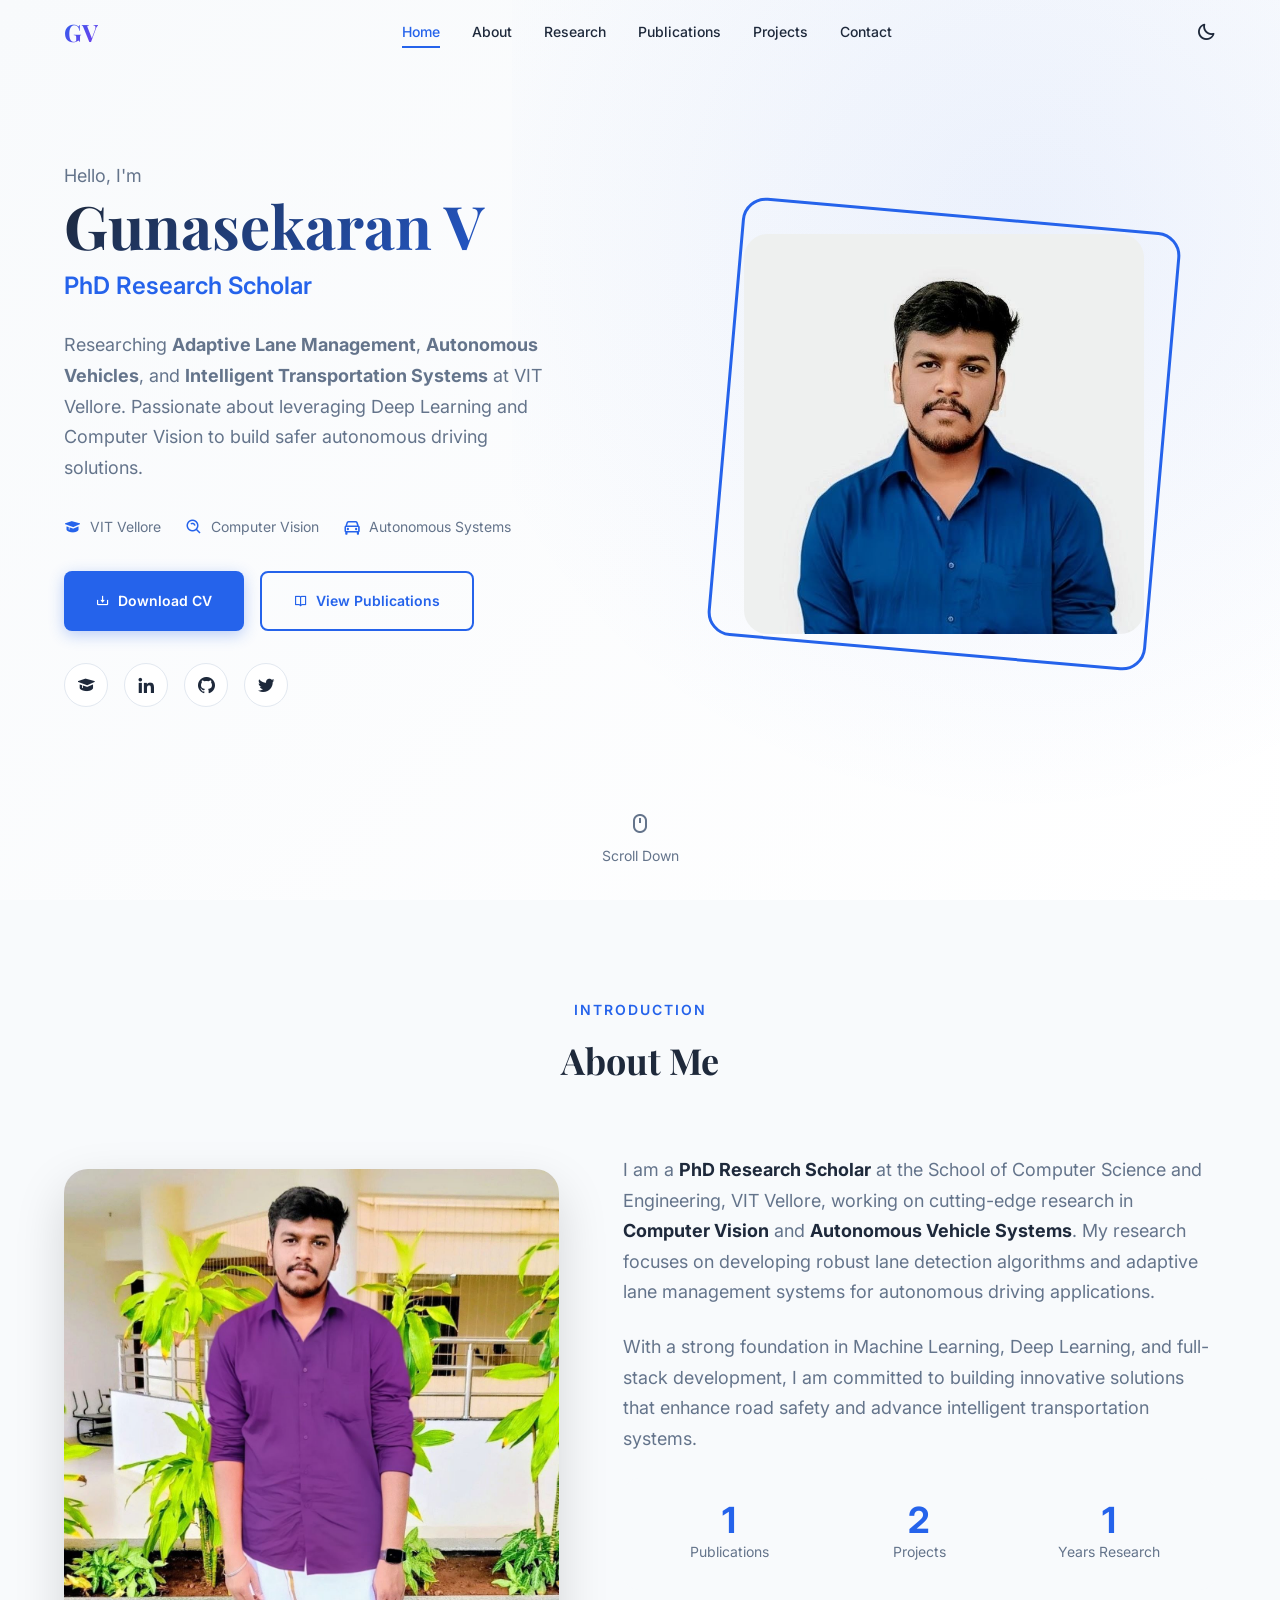
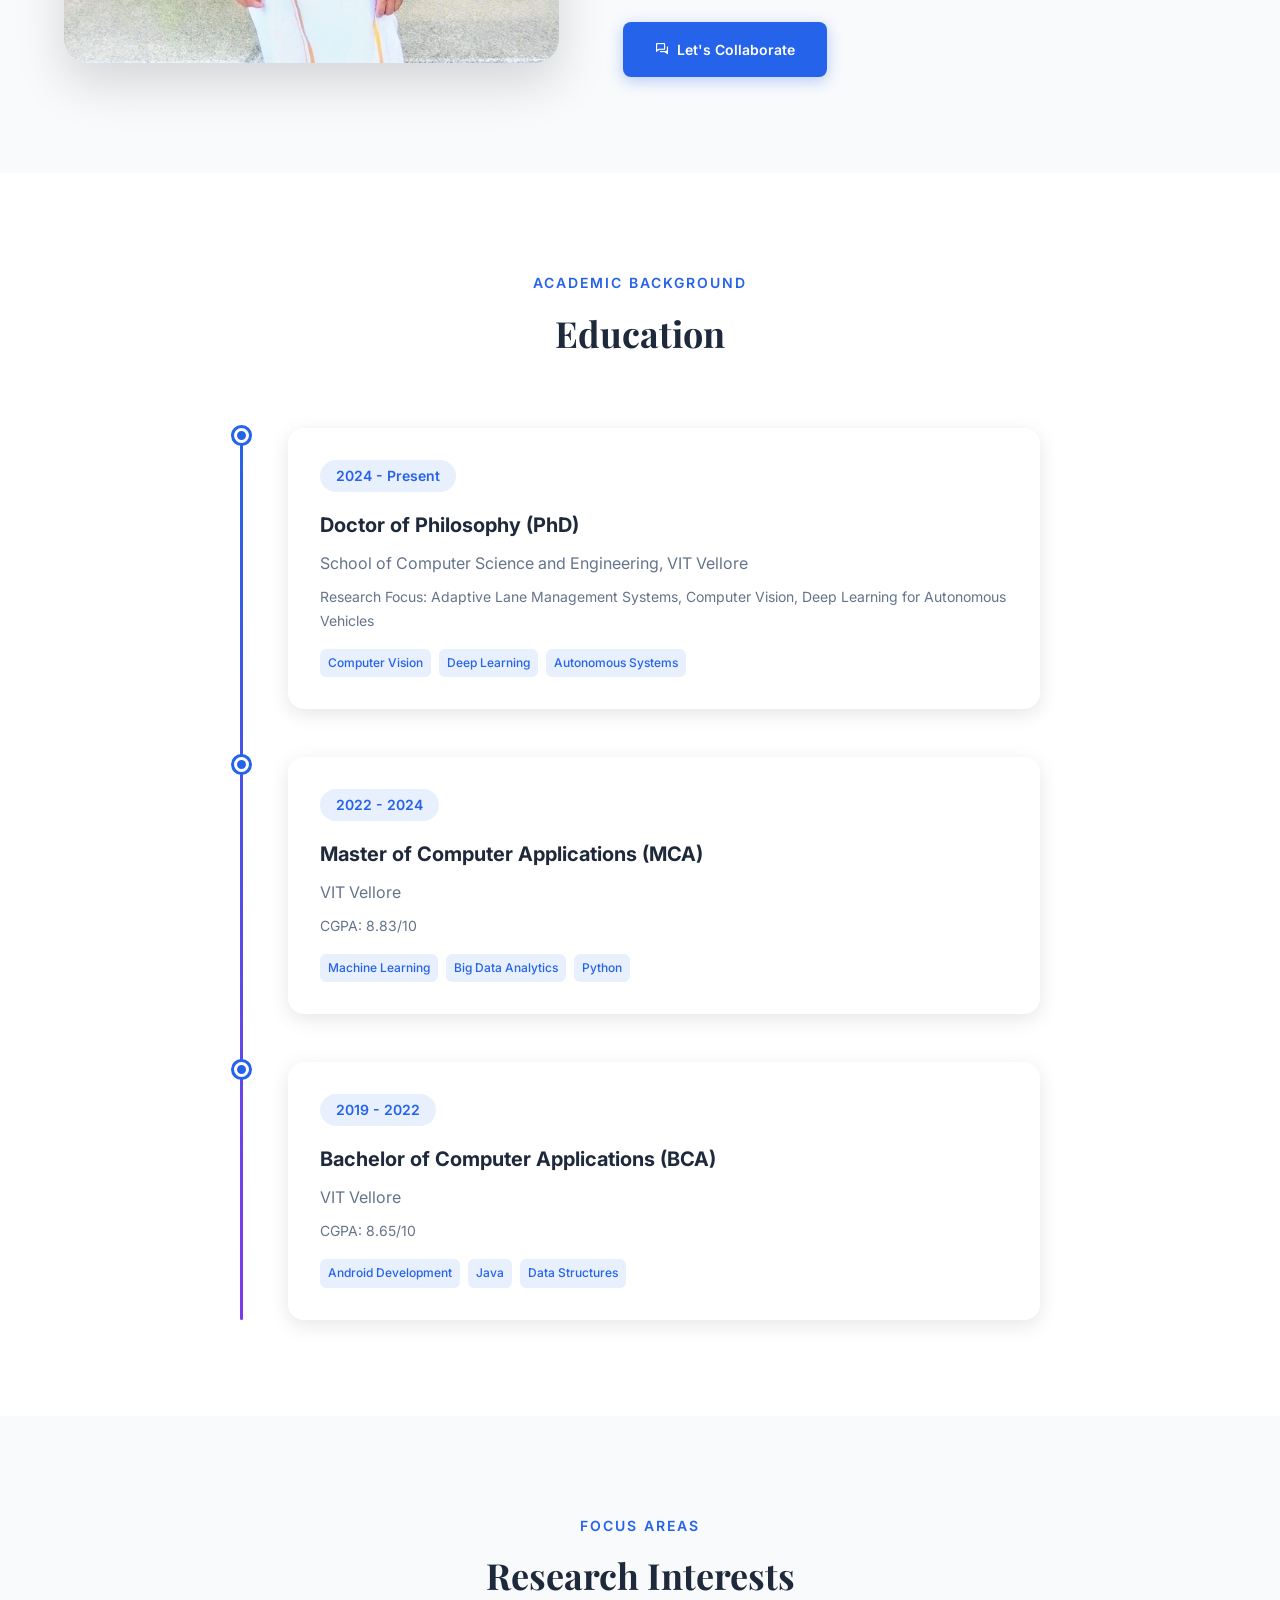
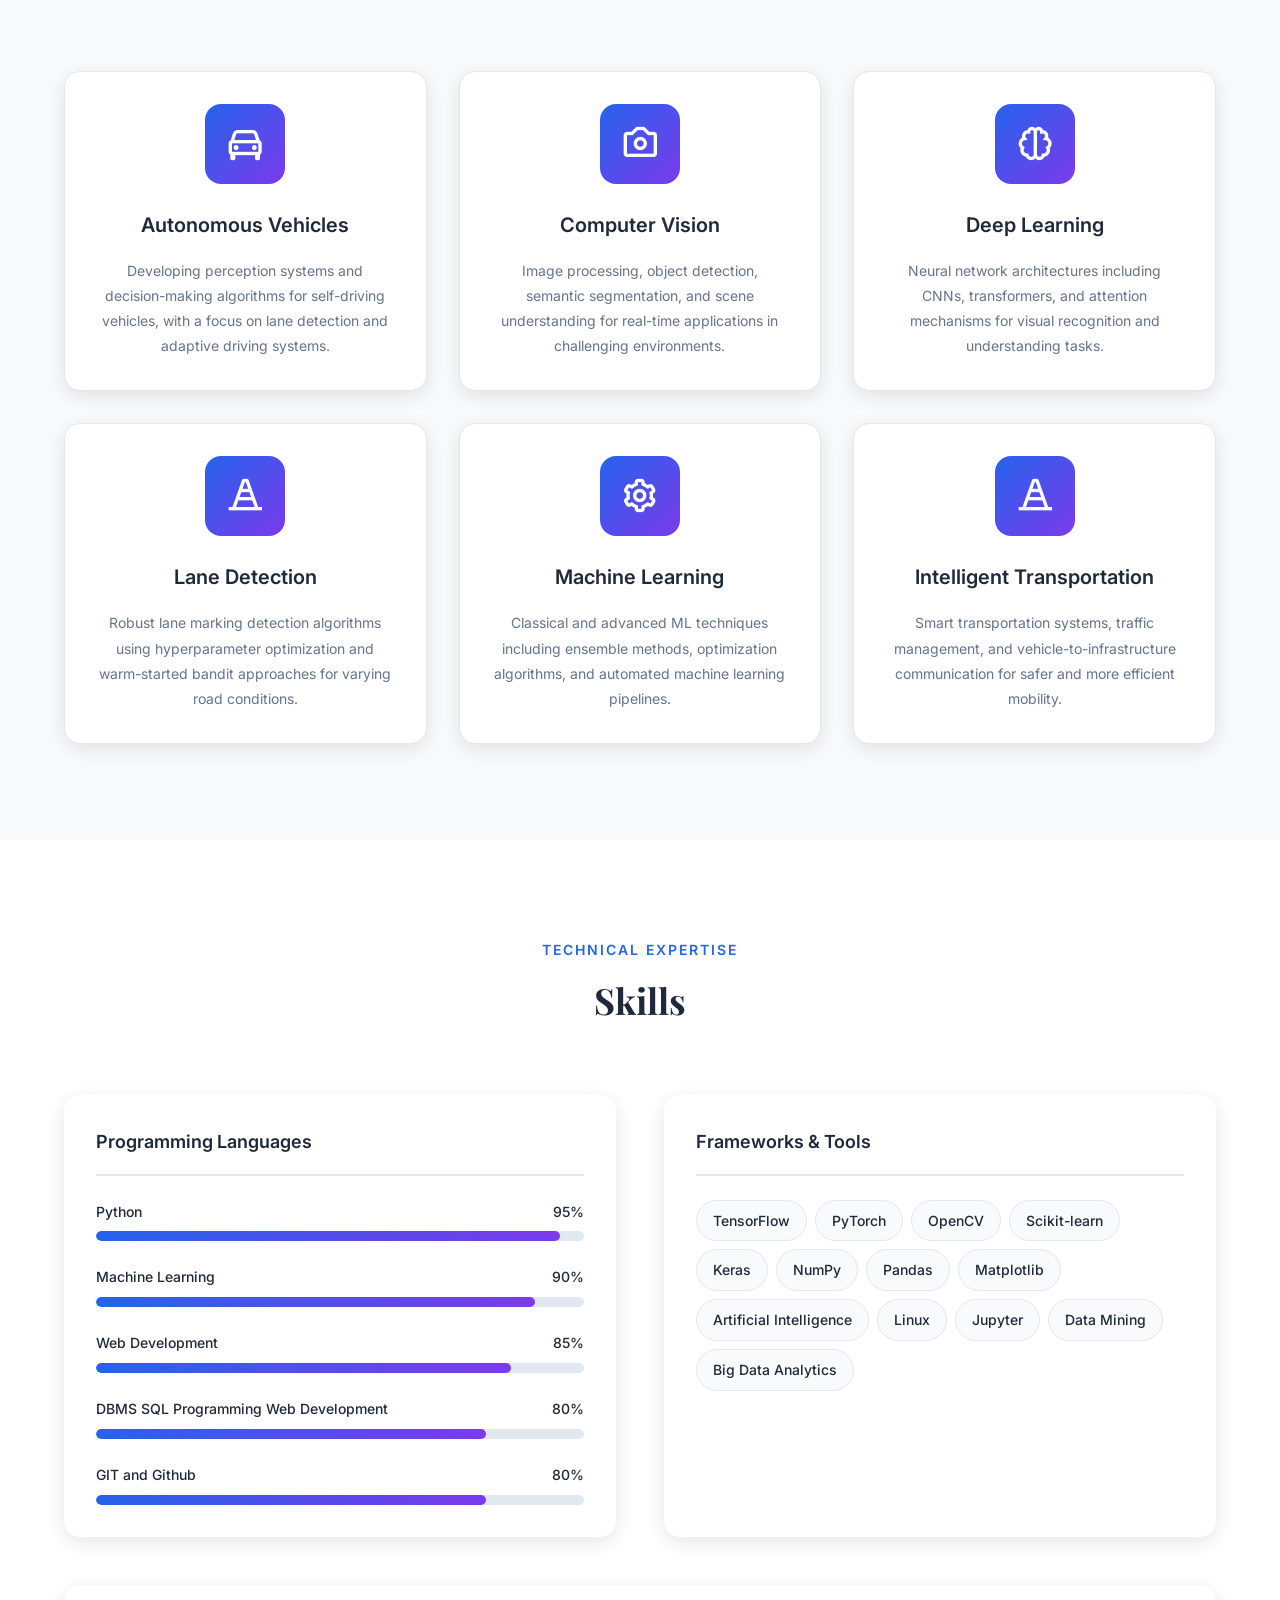
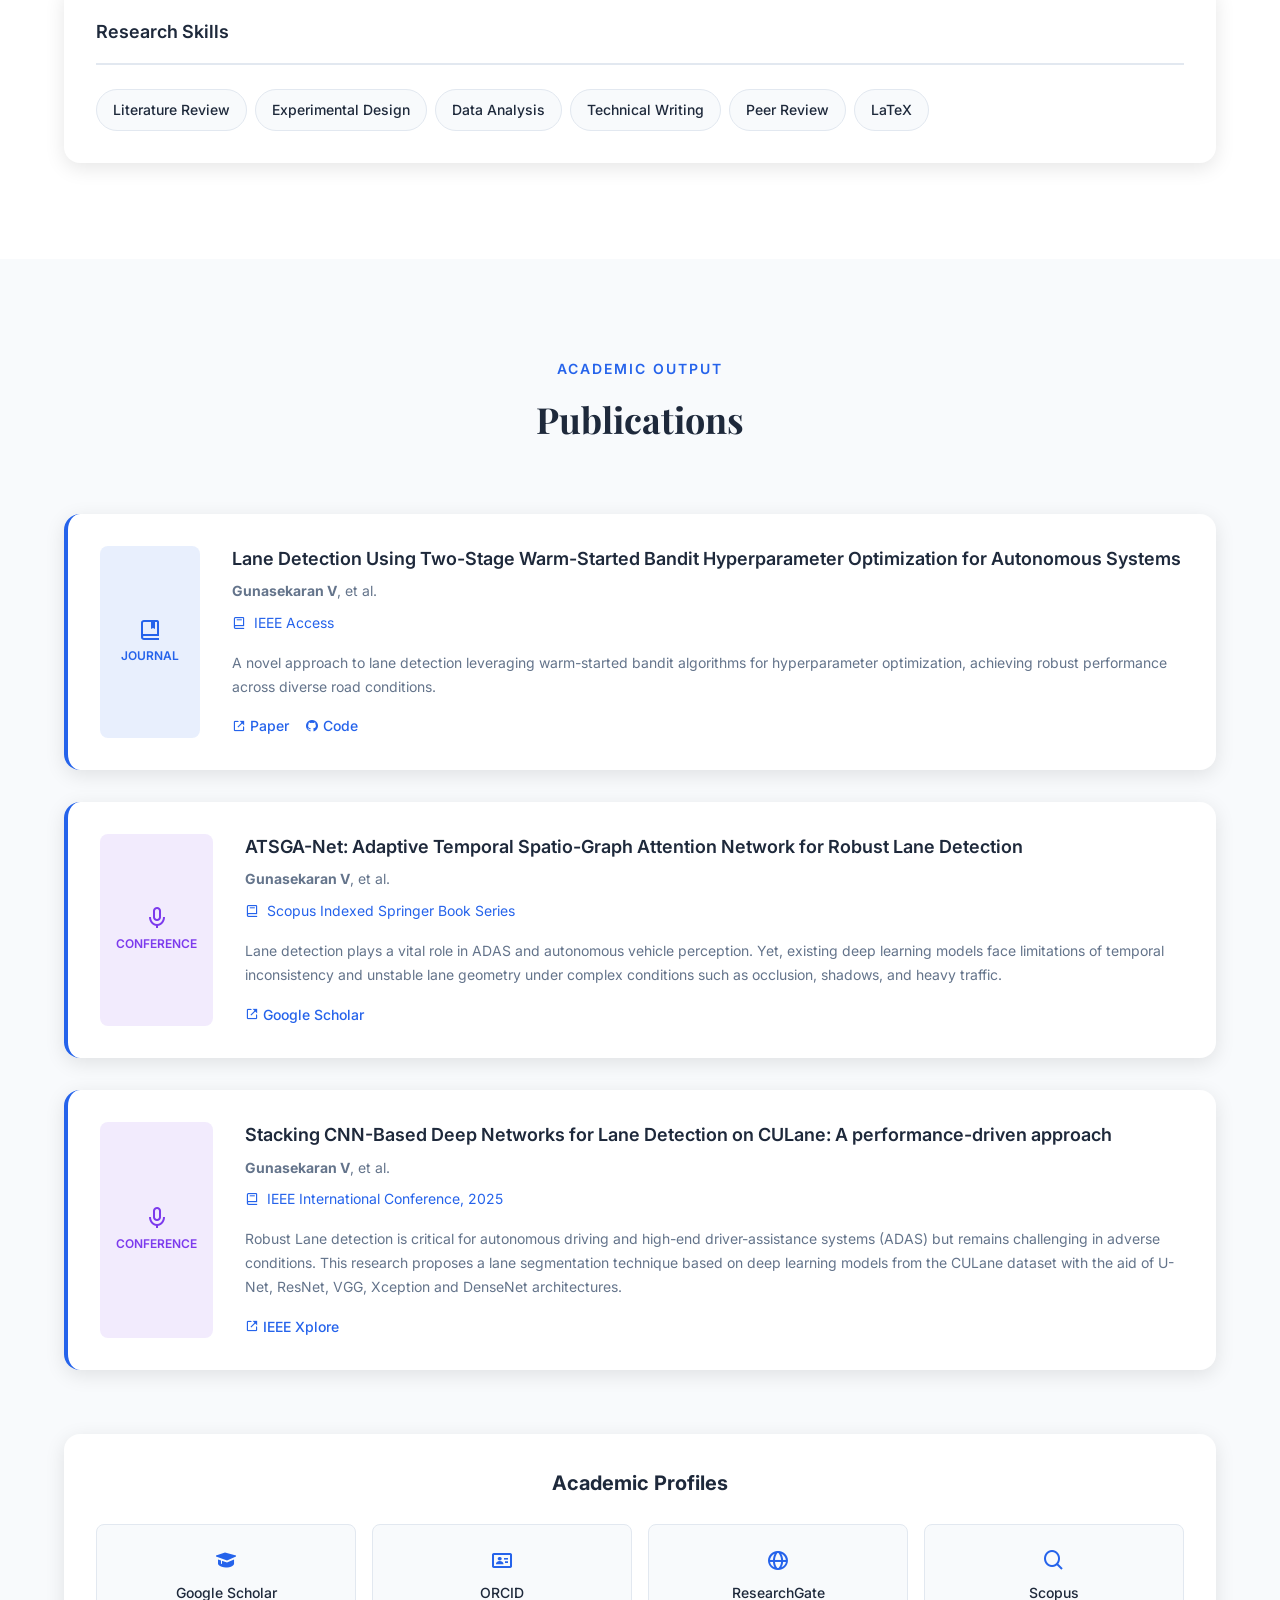
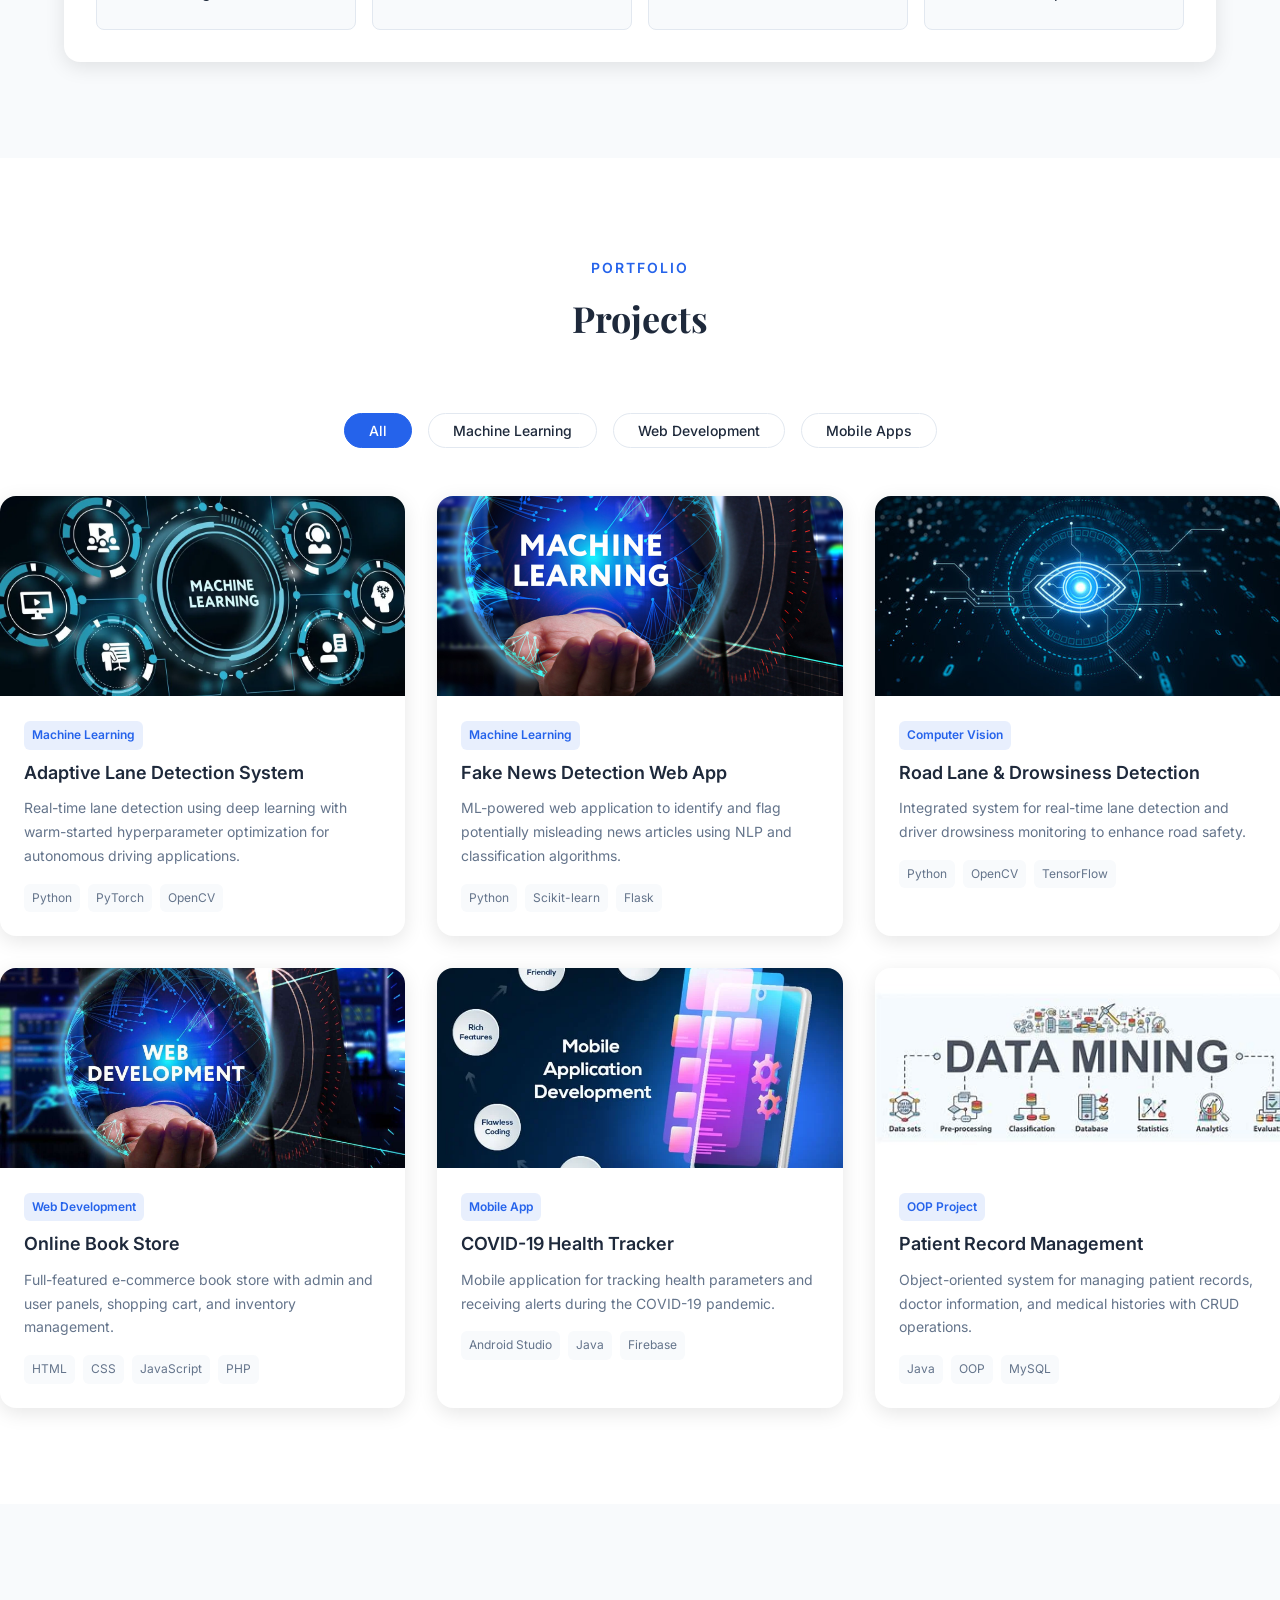
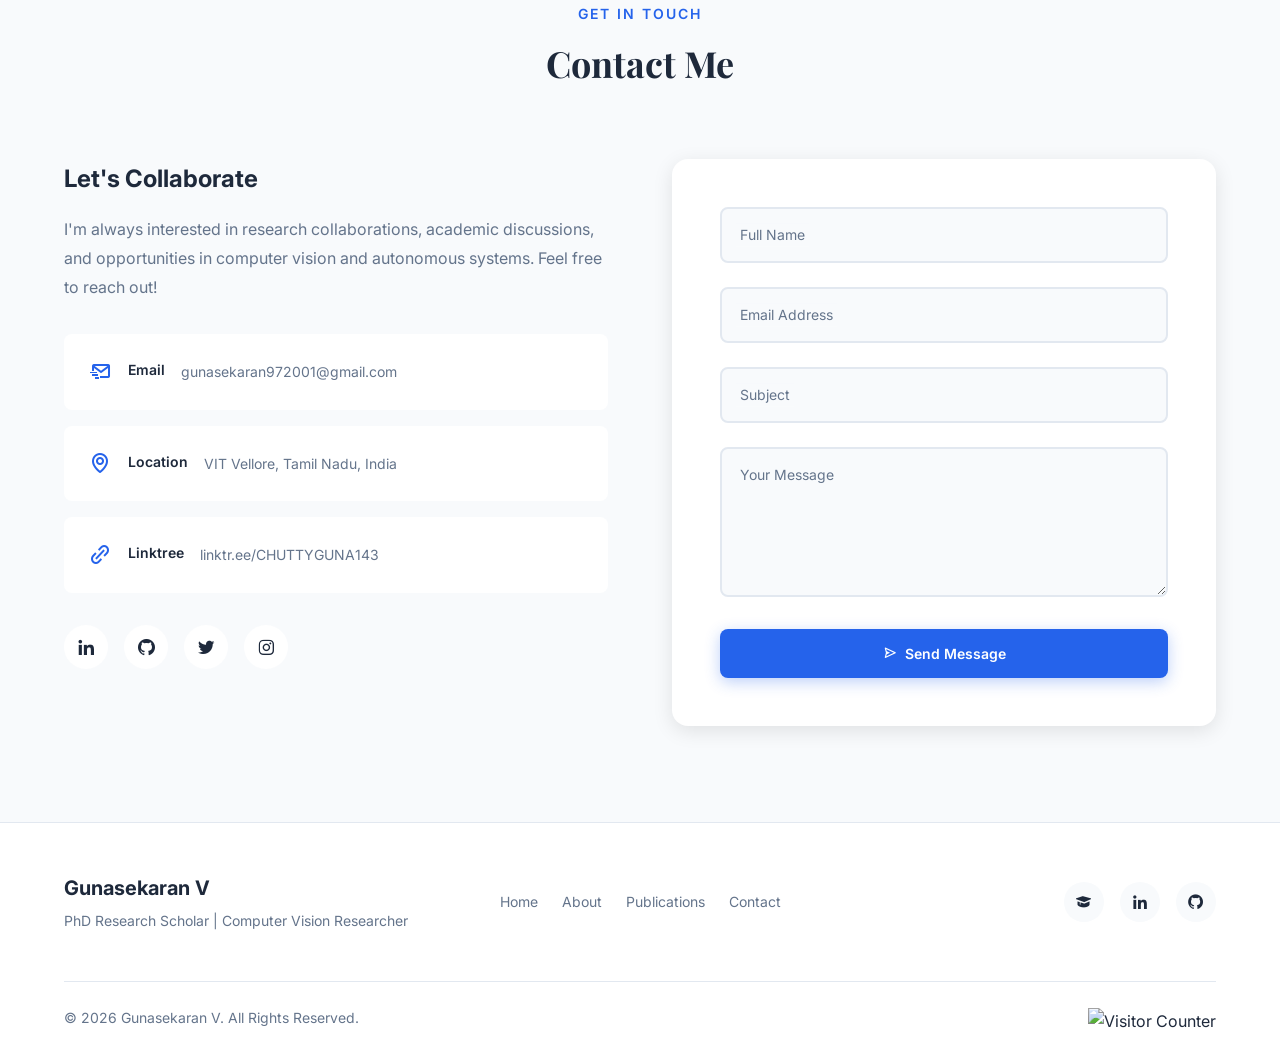
==== index.html @ c9fc62ea "Update index.html" ====
<!DOCTYPE html>
<html lang="en">
<head>
    <meta charset="UTF-8">
    <meta name="viewport" content="width=device-width, initial-scale=1.0">
    <title>Gunasekaran V | PhD Research Scholar</title>
    <meta name="description" content="Portfolio of Gunasekaran V - PhD Research Scholar at VIT Vellore specializing in Computer Vision, Autonomous Vehicles, and Deep Learning">
    <meta name="keywords" content="Gunasekaran V, PhD, VIT Vellore, Computer Vision, Lane Detection, Autonomous Vehicles, Deep Learning, Machine Learning">
    <meta name="author" content="Gunasekaran V">
    
    <!-- Open Graph -->
    <meta property="og:title" content="Gunasekaran V | PhD Research Scholar">
    <meta property="og:description" content="Computer Vision and Autonomous Vehicles Researcher at VIT Vellore">
    <meta property="og:type" content="website">
    
    <!-- Favicon -->
    <link rel="icon" type="image/x-icon" href="favicon.ico">
    
    <!-- Google Fonts -->
    <link rel="preconnect" href="https://fonts.googleapis.com">
    <link rel="preconnect" href="https://fonts.gstatic.com" crossorigin>
    <link href="https://fonts.googleapis.com/css2?family=Inter:wght@300;400;500;600;700&family=Playfair+Display:wght@600;700&display=swap" rel="stylesheet">
    
    <!-- Box Icons -->
    <link href="https://unpkg.com/boxicons@2.1.4/css/boxicons.min.css" rel="stylesheet">
    
    <!-- Custom CSS -->
    <link rel="stylesheet" href="css/style.css">
</head>
<body>
    <!-- Header -->
    <header class="header" id="header">
        <nav class="nav container">
            <a href="#" class="nav__logo">
                <span class="logo-text">GV</span>
            </a>
            
            <div class="nav__menu" id="nav-menu">
                <ul class="nav__list">
                    <li class="nav__item"><a href="#home" class="nav__link active">Home</a></li>
                    <li class="nav__item"><a href="#about" class="nav__link">About</a></li>
                    <li class="nav__item"><a href="#research" class="nav__link">Research</a></li>
                    <li class="nav__item"><a href="#publications" class="nav__link">Publications</a></li>
                    <li class="nav__item"><a href="#projects" class="nav__link">Projects</a></li>
                    <li class="nav__item"><a href="#contact" class="nav__link">Contact</a></li>
                </ul>
                <div class="nav__close" id="nav-close">
                    <i class='bx bx-x'></i>
                </div>
            </div>
            
            <div class="nav__actions">
                <i class='bx bx-moon theme-toggle' id="theme-toggle"></i>
                <div class="nav__toggle" id="nav-toggle">
                    <i class='bx bx-menu'></i>
                </div>
            </div>
        </nav>
    </header>

    <main class="main">
        <!-- Hero Section -->
        <section class="hero section" id="home">
            <div class="hero__container container">
                <div class="hero__content">
                    <span class="hero__subtitle">Hello, I'm</span>
                    <h1 class="hero__title">Gunasekaran V</h1>
                    <h2 class="hero__role">PhD Research Scholar</h2>
                    <p class="hero__description">
                        Researching <strong>Adaptive Lane Management</strong>, <strong>Autonomous Vehicles</strong>, 
                        and <strong>Intelligent Transportation Systems</strong> at VIT Vellore. 
                        Passionate about leveraging Deep Learning and Computer Vision to build safer autonomous driving solutions.
                    </p>
                    
                    <!-- <div class="nav__actions">
                        <i class='bx bx-moon theme-toggle' id="theme-toggle"></i>
                           <div class="nav__toggle" id="nav-toggle">
                          <i class='bx bx-menu'></i>
                    </div> -->
   
                    <div class="hero__info">
                        <div class="hero__info-item">
                            <i class='bx bxs-graduation'></i>
                            <span>VIT Vellore</span>
                        </div>
                        <div class="hero__info-item">
                            <i class='bx bx-search-alt'></i>
                            <span>Computer Vision</span>
                        </div>
                        <div class="hero__info-item">
                            <i class='bx bx-car'></i>
                            <span>Autonomous Systems</span>
                        </div>
                    </div>
                    
                    <div class="hero__buttons">
                        <a href="https://drive.google.com/file/d/18S94BwLnq3ilhIlxKL3yFD0ioqxxUqda/view?usp=drivesdk" class="btn btn--primary" target="_blank">
                            <i class='bx bx-download'></i> Download CV
                        </a>
                        <a href="#publications" class="btn btn--outline">
                            <i class='bx bx-book-open'></i> View Publications
                        </a>
                    </div>
                    
                    <div class="hero__social">
                        <a href="https://scholar.google.com/citations?user=CPYeWwwAAAAJ&hl=en&oi=sra" target="_blank" title="Google Scholar">
                            <i class='bx bxs-graduation'></i>
                        </a>
                        <a href="https://www.linkedin.com/in/gunasekaran-v-3748b720a/" target="_blank" title="LinkedIn">
                            <i class='bx bxl-linkedin'></i>
                        </a>
                        <a href="https://github.com/Gunasekaran-143" target="_blank" title="GitHub">
                            <i class='bx bxl-github'></i>
                        </a>
                        <a href="https://twitter.com/chuttyguna_143" target="_blank" title="Twitter">
                            <i class='bx bxl-twitter'></i>
                        </a>
                    </div>
                </div>
                
                <div class="hero__image">
                    <div class="hero__image-wrapper">
                        <img src="images/mee.jpg" alt="Gunasekaran V" class="hero__img">
                        <div class="hero__image-decoration"></div>
                    </div>
                </div>
            </div>
            
            <a href="#about" class="hero__scroll">
                <i class='bx bx-mouse'></i>
                <span>Scroll Down</span>
            </a>
        </section>

        <!-- About Section -->
        <section class="about section" id="about">
            <div class="container">
                <div class="section__header">
                    <span class="section__subtitle">Introduction</span>
                    <h2 class="section__title">About Me</h2>
                </div>
                
                <div class="about__content">
                    <div class="about__image">
                        <img src="images/mine.jpg" alt="About Gunasekaran">
                    </div>
                    
                    <div class="about__info">
                        <p class="about__text">
                            I am a <strong>PhD Research Scholar</strong> at the School of Computer Science and Engineering, 
                            VIT Vellore, working on cutting-edge research in <strong>Computer Vision</strong> and 
                            <strong>Autonomous Vehicle Systems</strong>. My research focuses on developing robust lane detection 
                            algorithms and adaptive lane management systems for autonomous driving applications.
                        </p>
                        
                        <p class="about__text">
                            With a strong foundation in Machine Learning, Deep Learning, and full-stack development, 
                            I am committed to building innovative solutions that enhance road safety and advance 
                            intelligent transportation systems.
                        </p>
                        
                        <div class="about__stats">
                            <div class="about__stat">
                                <span class="stat__number" data-count="3">0</span>
                                <span class="stat__label">Publications</span>
                            </div>
                            <div class="about__stat">
                                <span class="stat__number" data-count="5">0</span>
                                <span class="stat__label">Projects</span>
                            </div>
                            <div class="about__stat">
                                <span class="stat__number" data-count="2">0</span>
                                <span class="stat__label">Years Research</span>
                            </div>
                        </div>
                        
                        <a href="#contact" class="btn btn--primary">
                            <i class='bx bx-conversation'></i> Let's Collaborate
                        </a>
                    </div>
                </div>
            </div>
        </section>

        <!-- Education Section -->
        <section class="education section" id="education">
            <div class="container">
                <div class="section__header">
                    <span class="section__subtitle">Academic Background</span>
                    <h2 class="section__title">Education</h2>
                </div>
                
                <div class="timeline">
                    <div class="timeline__item">
                        <div class="timeline__marker"></div>
                        <div class="timeline__content">
                            <span class="timeline__date">2024 - Present</span>
                            <h3 class="timeline__title">Doctor of Philosophy (PhD)</h3>
                            <p class="timeline__institution">School of Computer Science and Engineering, VIT Vellore</p>
                            <p class="timeline__description">
                                Research Focus: Adaptive Lane Management Systems, Computer Vision, Deep Learning for Autonomous Vehicles
                            </p>
                            <div class="timeline__tags">
                                <span class="tag">Computer Vision</span>
                                <span class="tag">Deep Learning</span>
                                <span class="tag">Autonomous Systems</span>
                            </div>
                        </div>
                    </div>
                    
                    <div class="timeline__item">
                        <div class="timeline__marker"></div>
                        <div class="timeline__content">
                            <span class="timeline__date">2022 - 2024</span>
                            <h3 class="timeline__title">Master of Computer Applications (MCA)</h3>
                            <p class="timeline__institution">VIT Vellore</p>
                            <p class="timeline__description">CGPA: 8.83/10</p>
                            <div class="timeline__tags">
                                <span class="tag">Machine Learning</span>
                                <span class="tag">Big Data Analytics</span>
                                <span class="tag">Python</span>
                            </div>
                        </div>
                    </div>
                    
                    <div class="timeline__item">
                        <div class="timeline__marker"></div>
                        <div class="timeline__content">
                            <span class="timeline__date">2019 - 2022</span>
                            <h3 class="timeline__title">Bachelor of Computer Applications (BCA)</h3>
                            <p class="timeline__institution">VIT Vellore</p>
                            <p class="timeline__description">CGPA: 8.65/10</p>
                            <div class="timeline__tags">
                                <span class="tag">Android Development</span>
                                <span class="tag">Java</span>
                                <span class="tag">Data Structures</span>
                            </div>
                        </div>
                    </div>
                </div>
            </div>
        </section>

        <!-- Research Section -->
        <section class="research section" id="research">
            <div class="container">
                <div class="section__header">
                    <span class="section__subtitle">Focus Areas</span>
                    <h2 class="section__title">Research Interests</h2>
                </div>
                
                <div class="research__grid">
                    <div class="research__card">
                        <div class="research__icon">
                            <i class='bx bx-car'></i>
                        </div>
                        <h3 class="research__title">Autonomous Vehicles</h3>
                        <p class="research__description">
                            Developing perception systems and decision-making algorithms for self-driving vehicles, 
                            with a focus on lane detection and adaptive driving systems.
                        </p>
                    </div>
                    
                    <div class="research__card">
                        <div class="research__icon">
                            <i class='bx bx-camera'></i>
                        </div>
                        <h3 class="research__title">Computer Vision</h3>
                        <p class="research__description">
                            Image processing, object detection, semantic segmentation, and scene understanding 
                            for real-time applications in challenging environments.
                        </p>
                    </div>
                    
                    <div class="research__card">
                        <div class="research__icon">
                            <i class='bx bx-brain'></i>
                        </div>
                        <h3 class="research__title">Deep Learning</h3>
                        <p class="research__description">
                            Neural network architectures including CNNs, transformers, and attention mechanisms 
                            for visual recognition and understanding tasks.
                        </p>
                    </div>
                    
                    <div class="research__card">
                        <div class="research__icon">
                            <i class='bx bx-traffic-cone'></i>
                        </div>
                        <h3 class="research__title">Lane Detection</h3>
                        <p class="research__description">
                            Robust lane marking detection algorithms using hyperparameter optimization 
                            and warm-started bandit approaches for varying road conditions.
                        </p>
                    </div>
                    
                    <div class="research__card">
                        <div class="research__icon">
                            <i class='bx bx-cog'></i>
                        </div>
                        <h3 class="research__title">Machine Learning</h3>
                        <p class="research__description">
                            Classical and advanced ML techniques including ensemble methods, 
                            optimization algorithms, and automated machine learning pipelines.
                        </p>
                    </div>
                    
                    <div class="research__card">
                        <div class="research__icon">
                            <i class='bx bx-traffic-cone'></i>
                        </div>
                        <h3 class="research__title">Intelligent Transportation</h3>
                        <p class="research__description">
                            Smart transportation systems, traffic management, and vehicle-to-infrastructure 
                            communication for safer and more efficient mobility.
                        </p>
                    </div>
                </div>
            </div>
        </section>

        <!-- Skills Section -->
        <section class="skills section" id="skills">
            <div class="container">
                <div class="section__header">
                    <span class="section__subtitle">Technical Expertise</span>
                    <h2 class="section__title">Skills</h2>
                </div>
                
                <div class="skills__content">
                    <div class="skills__category">
                        <h3 class="skills__category-title">Programming Languages</h3>
                        <div class="skills__list">
                            <div class="skill">
                                <div class="skill__info">
                                    <span>Python</span>
                                    <span>95%</span>
                                </div>
                                <div class="skill__bar">
                                    <div class="skill__progress" data-width="95"></div>
                                </div>
                            </div>
                            <div class="skill">
                                <div class="skill__info">
                                    <span>Machine Learning</span>
                                    <span>90%</span>
                                </div>
                                <div class="skill__bar">
                                    <div class="skill__progress" data-width="90"></div>
                                </div>
                            </div>
                            <div class="skill">
                                <div class="skill__info">
                                    <span>Web Development</span>
                                    <span>85%</span>
                                </div>
                                <div class="skill__bar">
                                    <div class="skill__progress" data-width="85"></div>
                                </div>
                            </div>
                            <div class="skill">
                                <div class="skill__info">
                                    <span>DBMS SQL Programming Web Development</span>
                                    <span>80%</span>
                                </div>
                                <div class="skill__bar">
                                    <div class="skill__progress" data-width="80"></div>
                                </div>
                            </div>

                             <div class="skill">
                                <div class="skill__info">
                                    <span>GIT and Github</span>
                                    <span>80%</span>
                                </div>
                                <div class="skill__bar">
                                    <div class="skill__progress" data-width="80"></div>
                                </div>
                            </div>
                        </div>
                    </div>
                    
                    <div class="skills__category">
                        <h3 class="skills__category-title">Frameworks & Tools</h3>
                        <div class="skills__tags">
                            <span class="skill__tag">TensorFlow</span>
                            <span class="skill__tag">PyTorch</span>
                            <span class="skill__tag">OpenCV</span>
                            <span class="skill__tag">Scikit-learn</span>
                            <span class="skill__tag">Keras</span>
                            <span class="skill__tag">NumPy</span>
                            <span class="skill__tag">Pandas</span>
                            <span class="skill__tag">Matplotlib</span>
                            <span class="skill__tag">Artificial Intelligence</span>
                            <span class="skill__tag">Linux</span>
                            <span class="skill__tag">Jupyter</span>
                            <span class="skill__tag">Data Mining </span>
                            <span class="skill__tag">Big Data Analytics</span>
                        </div>
                    </div>
                    
                    <div class="skills__category">
                        <h3 class="skills__category-title">Research Skills</h3>
                        <div class="skills__tags">
                            <span class="skill__tag">Literature Review</span>
                            <span class="skill__tag">Experimental Design</span>
                            <span class="skill__tag">Data Analysis</span>
                            <span class="skill__tag">Technical Writing</span>
                            <span class="skill__tag">Peer Review</span>
                            <span class="skill__tag">LaTeX</span>
                        </div>
                    </div>
                </div>
            </div>
        </section>

        <!-- Publications Section -->
        <section class="publications section" id="publications">
            <div class="container">
                <div class="section__header">
                    <span class="section__subtitle">Academic Output</span>
                    <h2 class="section__title">Publications</h2>
                </div>
                
                <div class="publications__list">
                    <article class="publication">
                        <div class="publication__badge publication__badge--journal">
                            <i class='bx bx-book-bookmark'></i>
                            Journal
                        </div>
                        <div class="publication__content">
                            <h3 class="publication__title">
                                Lane Detection Using Two-Stage Warm-Started Bandit Hyperparameter Optimization for Autonomous Systems
                            </h3>
                            <p class="publication__authors">
                                <strong>Gunasekaran V</strong>, et al.
                            </p>
                            <p class="publication__venue">
                                <i class='bx bx-book'></i> IEEE Access
                            </p>
                            <p class="publication__abstract">
                                A novel approach to lane detection leveraging warm-started bandit algorithms for 
                                hyperparameter optimization, achieving robust performance across diverse road conditions.
                            </p>
                            <div class="publication__links">
                                <a href="https://ieeexplore.ieee.org/abstract/document/11553244/" class="publication__link">
                                    <i class='bx bx-link-external'></i> Paper
                                </a>
                                <a href=" https://ieeexplore.ieee.org/abstract/document/11553244/" class="publication__link">
                                    <i class='bx bxl-github'></i> Code
                                </a>
                            </div>
                        </div>
                    </article>
                    
                    <article class="publication">
                        <div class="publication__badge publication__badge--conference">
                            <i class='bx bx-microphone'></i>
                            Conference
                        </div>
                        <div class="publication__content">
                            <h3 class="publication__title">
                                ATSGA-Net: Adaptive Temporal Spatio-Graph Attention Network for Robust Lane Detection
                            </h3>
                            <p class="publication__authors">
                                <strong>Gunasekaran V</strong>, et al.
                            </p>
                            <p class="publication__venue">
                                <i class='bx bx-book'></i> Scopus Indexed Springer Book Series 
                            </p>
                            <p class="publication__abstract">
                                Lane detection plays a vital role in ADAS and autonomous vehicle perception. Yet, existing deep learning models face limitations of temporal inconsistency and unstable lane geometry 
                                under complex conditions such as occlusion, shadows, and heavy traffic. 
                            </p>
                            <div class="publication__links">
                                <a href="https://scholar.google.com/citations?user=CPYeWwwAAAAJ&hl=en&oi=sra" target="_blank" class="publication__link">
                                    <i class='bx bx-link-external'></i> Google Scholar
                                </a>
                            </div>
                        </div>
                    </article>
                    
                    <article class="publication">
                        <div class="publication__badge publication__badge--conference">
                            <i class='bx bx-microphone'></i>
                            Conference
                        </div>
                        <div class="publication__content">
                            <h3 class="publication__title">
                                Stacking CNN-Based Deep Networks for Lane Detection on CULane: A performance-driven approach
                            </h3>
                            <p class="publication__authors">
                                <strong>Gunasekaran V</strong>, et al.
                            </p>
                            <p class="publication__venue">
                                <i class='bx bx-book'></i> IEEE International Conference, 2025
                            </p>
                            <p class="publication__abstract">
                                Robust Lane detection is critical for autonomous driving and high-end driver-assistance systems (ADAS) but remains challenging in adverse conditions.
                                This research proposes a lane segmentation technique based on deep learning models from the CULane dataset with the aid of U-Net, ResNet, VGG, Xception and DenseNet architectures.
                            </p>
                            <div class="publication__links">
                                <a href="https://ieeexplore.ieee.org/abstract/document/11042732/" target="_blank" class="publication__link">
                                    <i class='bx bx-link-external'></i> IEEE Xplore 
                                </a>
                            </div>
                        </div>
                    </article>
                </div>
                
                <div class="publications__profiles">
                    <h3>Academic Profiles</h3>
                    <div class="profiles__grid">
                        <a href="https://scholar.google.com/citations?user=CPYeWwwAAAAJ&hl=en&oi=sra" target="_blank" class="profile__card">
                            <i class='bx bxs-graduation'></i>
                            <span>Google Scholar</span>
                        </a>
                        <a href="https://orcid.org/0009-0003-9461-2103" class="profile__card">
                            <i class='bx bx-id-card'></i>
                            <span>ORCID</span>
                        </a>
                        <a href="https://www.researchgate.net/profile/Gunasekaran-V-2" class="profile__card">
                            <i class='bx bx-globe'></i>
                            <span>ResearchGate</span>
                        </a>
                        <a href="https://www.scopus.com/authid/detail.uri?authorId=59092122400" class="profile__card">
                            <i class='bx bx-search'></i>
                            <span>Scopus</span>
                        </a>
                    </div>
                </div>
            </div>
        </section>

        <!-- Projects Section -->
        <section class="projects section" id="projects">
            <div class="container">
                <div class="section__header">
                    <span class="section__subtitle">Portfolio</span>
                    <h2 class="section__title">Projects</h2>
                </div>

         
                
            </div> 

                <div class="projects__filters">
                    <button class="filter__btn active" data-filter="all">All</button>
                    <button class="filter__btn" data-filter="ml">Machine Learning</button>
                    <button class="filter__btn" data-filter="web">Web Development</button>
                    <button class="filter__btn" data-filter="mobile">Mobile Apps</button>
                </div>
                
                <div class="projects__grid">
                    <article class="project__card" data-category="ml">
                        <div class="project__image">
                            <img src="images/ml1.jpg" alt="Lane Detection System">
                            <div class="project__overlay">
                                <a href="https://scholar.google.com/citations?user=CPYeWwwAAAAJ&hl=en&oi=sra" class="project__link"><i class='bx bx-link-external'></i></a>
                                <a href="https://github.com/Gunasekaran-143" target="_blank" class="project__link"><i class='bx bxl-github'></i></a>
                            </div>
                        </div>
                        <div class="project__info">
                            <span class="project__tag">Machine Learning</span>
                            <h3 class="project__title">Adaptive Lane Detection System</h3>
                            <p class="project__description">
                                Real-time lane detection using deep learning with warm-started hyperparameter optimization 
                                for autonomous driving applications.
                            </p>
                            <div class="project__tech">
                                <span>Python</span>
                                <span>PyTorch</span>
                                <span>OpenCV</span>
                            </div>
                        </div>
                    </article>
                    
                    <article class="project__card" data-category="ml">
                        <div class="project__image">
                            <img src="images/ml.jpg" alt="Fake News Detection">
                            <div class="project__overlay">
                                <a href="https://scholar.google.com/citations?user=CPYeWwwAAAAJ&hl=en&oi=sra" target="_blank" class="project__link"><i class='bx bx-link-external'></i></a>
                                <a href="https://github.com/Gunasekaran-143" target="_blank" class="project__link"><i class='bx bxl-github'></i></a>
                            </div>
                        </div>
                        <div class="project__info">
                            <span class="project__tag">Machine Learning</span>
                            <h3 class="project__title">Fake News Detection Web App</h3>
                            <p class="project__description">
                                ML-powered web application to identify and flag potentially misleading news articles 
                                using NLP and classification algorithms.
                            </p>
                            <div class="project__tech">
                                <span>Python</span>
                                <span>Scikit-learn</span>
                                <span>Flask</span>
                            </div>
                        </div>
                    </article>
                    
                    <article class="project__card" data-category="ml">
                        <div class="project__image">
                            <img src="images/cv.jpg" alt="Drowsiness Detection">
                            <div class="project__overlay">
                                <a href="https://scholar.google.com/citations?user=CPYeWwwAAAAJ&hl=en&oi=sra" target="_blank" class="project__link"><i class='bx bx-link-external'></i></a>
                            </div>
                        </div>
                        <div class="project__info">
                            <span class="project__tag">Computer Vision</span>
                            <h3 class="project__title">Road Lane & Drowsiness Detection</h3>
                            <p class="project__description">
                                Integrated system for real-time lane detection and driver drowsiness monitoring 
                                to enhance road safety.
                            </p>
                            <div class="project__tech">
                                <span>Python</span>
                                <span>OpenCV</span>
                                <span>TensorFlow</span>
                            </div>
                        </div>
                    </article>
                    
                    <article class="project__card" data-category="web">
                        <div class="project__image">
                            <img src="images/wl.jpg" alt="Online Book Store">
                            <div class="project__overlay">
                                <a href="https://github.com/Gunasekaran-143" target="_blank" class="project__link"><i class='bx bxl-github'></i></a>
                            </div>
                        </div>
                        <div class="project__info">
                            <span class="project__tag">Web Development</span>
                            <h3 class="project__title">Online Book Store</h3>
                            <p class="project__description">
                                Full-featured e-commerce book store with admin and user panels, 
                                shopping cart, and inventory management.
                            </p>
                            <div class="project__tech">
                                <span>HTML</span>
                                <span>CSS</span>
                                <span>JavaScript</span>
                                <span>PHP</span>
                            </div>
                        </div>
                    </article>
                    
                    <article class="project__card" data-category="mobile">
                        <div class="project__image">
                            <img src="images/portfolio444.jpg" alt="COVID-19 Tracker">
                            <div class="project__overlay">
                                <a href="https://github.com/Gunasekaran-143" target="_blank" class="project__link"><i class='bx bxl-github'></i></a>
                            </div>
                        </div>
                        <div class="project__info">
                            <span class="project__tag">Mobile App</span>
                            <h3 class="project__title">COVID-19 Health Tracker</h3>
                            <p class="project__description">
                                Mobile application for tracking health parameters and receiving 
                                alerts during the COVID-19 pandemic.
                            </p>
                            <div class="project__tech">
                                <span>Android Studio</span>
                                <span>Java</span>
                                <span>Firebase</span>
                            </div>
                        </div>
                    </article>
                    
                    <article class="project__card" data-category="web">
                        <div class="project__image">
                            <img src="images/portfolio22.jpg" alt="Patient Record System">
                            <div class="project__overlay">
                                <a href="https://github.com/Gunasekaran-143/Patient-Record-Management-System" target="_blank" class="project__link"><i class='bx bxl-github'></i></a>
                            </div>
                        </div>
                        <div class="project__info">
                            <span class="project__tag">OOP Project</span>
                            <h3 class="project__title">Patient Record Management</h3>
                            <p class="project__description">
                                Object-oriented system for managing patient records, doctor information, 
                                and medical histories with CRUD operations.
                            </p>
                            <div class="project__tech">
                                <span>Java</span>
                                <span>OOP</span>
                                <span>MySQL</span>
                            </div>
                        </div>
                    </article>
                </div>
            </div>
        </section>

        <!-- Contact Section -->
        <section class="contact section" id="contact">
            <div class="container">
                <div class="section__header">
                    <span class="section__subtitle">Get In Touch</span>
                    <h2 class="section__title">Contact Me</h2>
                </div>
                
                <div class="contact__content">
                    <div class="contact__info">
                        <h3>Let's Collaborate</h3>
                        <p>
                            I'm always interested in research collaborations, academic discussions, 
                            and opportunities in computer vision and autonomous systems. Feel free to reach out!
                        </p>
                        
                        <div class="contact__cards">
                            <div class="contact__card">
                                <i class='bx bx-mail-send'></i>
                                <h4>Email</h4>
                                <p>gunasekaran972001@gmail.com</p>
                            </div>
                            <div class="contact__card">
                                <i class='bx bx-map'></i>
                                <h4>Location</h4>
                                <p>VIT Vellore, Tamil Nadu, India</p>
                            </div>
                            <div class="contact__card">
                                <i class='bx bx-link-alt'></i>
                                <h4>Linktree</h4>
                                <a href="https://linktr.ee/CHUTTYGUNA143" target="_blank">linktr.ee/CHUTTYGUNA143</a>
                            </div>
                        </div>
                        
                        <div class="contact__social">
                            <a href="https://www.linkedin.com/in/gunasekaran-v-3748b720a/" target="_blank">
                                <i class='bx bxl-linkedin'></i>
                            </a>
                            <a href="https://github.com/Gunasekaran-143" target="_blank">
                                <i class='bx bxl-github'></i>
                            </a>
                            <a href="https://twitter.com/chuttyguna_143" target="_blank">
                                <i class='bx bxl-twitter'></i>
                            </a>
                            <a href="https://www.instagram.com/chuttyguna_143" target="_blank">
                                <i class='bx bxl-instagram'></i>
                            </a>
                        </div>
                    </div>
                    
                    <form class="contact__form" name="contact" method="POST" data-netlify="true" netlify-honeypot="bot-field">
                        <input type="hidden" name="form-name" value="contact">
                        <p class="hidden" style="display:none;">
                            <label>Don't fill this out: <input name="bot-field"></label>
                        </p>
                        
                        <div class="form__group">
                            <input type="text" name="name" class="form__input" placeholder=" " required>
                            <label class="form__label">Full Name</label>
                        </div>
                        
                        <div class="form__group">
                            <input type="email" name="email" class="form__input" placeholder=" " required>
                            <label class="form__label">Email Address</label>
                        </div>
                        
                        <div class="form__group">
                            <input type="text" name="subject" class="form__input" placeholder=" ">
                            <label class="form__label">Subject</label>
                        </div>
                        
                        <div class="form__group">
                            <textarea name="message" class="form__input form__textarea" placeholder=" " required></textarea>
                            <label class="form__label">Your Message</label>
                        </div>
                        
                        <button type="submit" class="btn btn--primary btn--full">
                            <i class='bx bx-send'></i> Send Message
                        </button>
                    </form>
                </div>
            </div>
        </section>
    </main>

    <!-- Footer -->
    <footer class="footer">
        <div class="container">
            <div class="footer__content">
                <div class="footer__brand">
                    <h3>Gunasekaran V</h3>
                    <p>PhD Research Scholar | Computer Vision Researcher</p>
                </div>
                
                <div class="footer__links">
                    <a href="#home">Home</a>
                    <a href="#about">About</a>
                    <a href="#publications">Publications</a>
                    <a href="#contact">Contact</a>
                </div>
                
                <div class="footer__social">
                    <a href="https://scholar.google.com/citations?user=CPYeWwwAAAAJ&hl=en&oi=sra" target="_blank">
                        <i class='bx bxs-graduation'></i>
                    </a>
                    <a href="https://www.linkedin.com/in/gunasekaran-v-3748b720a/" target="_blank">
                        <i class='bx bxl-linkedin'></i>
                    </a>
                    <a href="https://github.com/Gunasekaran-143" target="_blank">
                        <i class='bx bxl-github'></i>
                    </a>
                </div>
            </div>
            
            <div class="footer__bottom">
                <p>&copy; 2026 Gunasekaran V. All Rights Reserved.</p>
                <div class="footer__visitor">
                    <a href="https://www.hitwebcounter.com" target="_blank">
                        <img src="https://hitwebcounter.com/counter/counter.php?page=14375774&style=0009&nbdigits=7&type=page&initCount=0" alt="Visitor Counter" loading="lazy">
                    </a>
                </div>
            </div>
        </div>
    </footer>

    <!-- Scroll to top -->
    <a href="#home" class="scroll-top" id="scroll-top">
        <i class='bx bx-up-arrow-alt'></i>
    </a>

    <!-- Scripts -->
    <script src="js/script.js"></script>
</body>
</html>
---- css/style.css ----
/* ===== Google Fonts Import ===== */
@import url('[fonts.googleapis.com](https://fonts.googleapis.com/css2?family=Inter:wght@300;400;500;600;700&family=Playfair+Display:wght@600;700&display=swap)');

/* ===== CSS Variables ===== */
:root {
    /* Colors - Light Mode */
    --color-primary: #2563eb;
    --color-primary-dark: #1d4ed8;
    --color-primary-light: #3b82f6;
    --color-secondary: #7c3aed;
    --color-accent: #06b6d4;
    
    --color-bg: #f8fafc;
    --color-bg-alt: #ffffff;
    --color-bg-card: #ffffff;
    
    --color-text: #1e293b;
    --color-text-light: #64748b;
    --color-text-lighter: #94a3b8;
    
    --color-border: #e2e8f0;
    --color-shadow: rgba(0, 0, 0, 0.1);
    --color-shadow-dark: rgba(0, 0, 0, 0.15);
    
    /* Typography */
    --font-primary: 'Inter', sans-serif;
    --font-display: 'Playfair Display', serif;
    
    --fs-xs: 0.75rem;
    --fs-sm: 0.875rem;
    --fs-base: 1rem;
    --fs-lg: 1.125rem;
    --fs-xl: 1.25rem;
    --fs-2xl: 1.5rem;
    --fs-3xl: 1.875rem;
    --fs-4xl: 2.25rem;
    --fs-5xl: 3rem;
    --fs-6xl: 3.75rem;
    
    /* Spacing */
    --space-xs: 0.25rem;
    --space-sm: 0.5rem;
    --space-md: 1rem;
    --space-lg: 1.5rem;
    --space-xl: 2rem;
    --space-2xl: 3rem;
    --space-3xl: 4rem;
    --space-4xl: 6rem;
    
    /* Layout */
    --container-max: 1200px;
    --section-padding: 6rem;
    --header-height: 4rem;
    
    /* Effects */
    --radius-sm: 0.375rem;
    --radius-md: 0.5rem;
    --radius-lg: 1rem;
    --radius-xl: 1.5rem;
    --radius-full: 9999px;
    
    --transition-fast: 0.2s ease;
    --transition-base: 0.3s ease;
    --transition-slow: 0.5s ease;
}

/* Dark Mode Variables */
.dark-mode {
    --color-bg: #0f172a;
    --color-bg-alt: #1e293b;
    --color-bg-card: #1e293b;
    
    --color-text: #f1f5f9;
    --color-text-light: #94a3b8;
    --color-text-lighter: #64748b;
    
    --color-border: #334155;
    --color-shadow: rgba(0, 0, 0, 0.3);
    --color-shadow-dark: rgba(0, 0, 0, 0.5);
}

/* ===== Reset & Base ===== */
*,
*::before,
*::after {
    margin: 0;
    padding: 0;
    box-sizing: border-box;
}

html {
    scroll-behavior: smooth;
    font-size: 16px;
}

body {
    font-family: var(--font-primary);
    font-size: var(--fs-base);
    line-height: 1.7;
    color: var(--color-text);
    background-color: var(--color-bg);
    overflow-x: hidden;
    transition: background-color var(--transition-base), color var(--transition-base);
}

img {
    max-width: 100%;
    height: auto;
    display: block;
}

a {
    text-decoration: none;
    color: inherit;
}

ul {
    list-style: none;
}

button {
    cursor: pointer;
    border: none;
    background: none;
    font-family: inherit;
}

input,
textarea {
    font-family: inherit;
    font-size: inherit;
}

/* Selection */
::selection {
    background: var(--color-primary);
    color: white;
}

/* ===== Layout ===== */
.container {
    width: 100%;
    max-width: var(--container-max);
    margin: 0 auto;
    padding: 0 var(--space-lg);
}

.section {
    padding: var(--section-padding) 0;
}

/* ===== Header ===== */
.header {
    position: fixed;
    top: 0;
    left: 0;
    width: 100%;
    height: var(--header-height);
    background: transparent;
    z-index: 1000;
    transition: all var(--transition-base);
}

.header.scrolled {
    background: var(--color-bg-alt);
    box-shadow: 0 2px 20px var(--color-shadow);
    backdrop-filter: blur(10px);
}

.nav {
    display: flex;
    justify-content: space-between;
    align-items: center;
    height: 100%;
}

.nav__logo {
    display: flex;
    align-items: center;
}

.logo-text {
    font-family: var(--font-display);
    font-size: var(--fs-2xl);
    font-weight: 700;
    color: var(--color-primary);
    background: linear-gradient(135deg, var(--color-primary), var(--color-secondary));
    -webkit-background-clip: text;
    -webkit-text-fill-color: transparent;
    background-clip: text;
}

.nav__list {
    display: flex;
    gap: var(--space-xl);
}

.nav__link {
    font-size: var(--fs-sm);
    font-weight: 500;
    color: var(--color-text);
    position: relative;
    padding: var(--space-sm) 0;
    transition: color var(--transition-fast);
}

.nav__link::after {
    content: '';
    position: absolute;
    bottom: 0;
    left: 0;
    width: 0;
    height: 2px;
    background: var(--color-primary);
    transition: width var(--transition-base);
}

.nav__link:hover,
.nav__link.active {
    color: var(--color-primary);
}

.nav__link:hover::after,
.nav__link.active::after {
    width: 100%;
}

.nav__actions {
    display: flex;
    align-items: center;
    gap: var(--space-md);
}

.theme-toggle {
    font-size: var(--fs-xl);
    color: var(--color-text);
    cursor: pointer;
    transition: color var(--transition-fast);
}

.theme-toggle:hover {
    color: var(--color-primary);
}

.nav__toggle,
.nav__close {
    display: none;
    font-size: var(--fs-2xl);
    color: var(--color-text);
    cursor: pointer;
}

/* ===== Section Headers ===== */
.section__header {
    text-align: center;
    margin-bottom: var(--space-3xl);
}

.section__subtitle {
    display: inline-block;
    font-size: var(--fs-sm);
    font-weight: 600;
    color: var(--color-primary);
    text-transform: uppercase;
    letter-spacing: 2px;
    margin-bottom: var(--space-sm);
}

.section__title {
    font-family: var(--font-display);
    font-size: var(--fs-4xl);
    font-weight: 700;
    color: var(--color-text);
}

/* ===== Buttons ===== */
.btn {
    display: inline-flex;
    align-items: center;
    justify-content: center;
    gap: var(--space-sm);
    padding: var(--space-md) var(--space-xl);
    font-size: var(--fs-sm);
    font-weight: 600;
    border-radius: var(--radius-md);
    transition: all var(--transition-base);
}

.btn--primary {
    background: var(--color-primary);
    color: white;
    box-shadow: 0 4px 15px rgba(37, 99, 235, 0.3);
}

.btn--primary:hover {
    background: var(--color-primary-dark);
    transform: translateY(-2px);
    box-shadow: 0 6px 20px rgba(37, 99, 235, 0.4);
}

.btn--outline {
    background: transparent;
    color: var(--color-primary);
    border: 2px solid var(--color-primary);
}

.btn--outline:hover {
    background: var(--color-primary);
    color: white;
}

.btn--full {
    width: 100%;
}

/* ===== Hero Section ===== */
.hero {
    min-height: 100vh;
    display: flex;
    align-items: center;
    padding-top: var(--header-height);
    background: linear-gradient(135deg, var(--color-bg) 0%, var(--color-bg-alt) 100%);
    position: relative;
    overflow: hidden;
}

.hero::before {
    content: '';
    position: absolute;
    top: -50%;
    right: -20%;
    width: 80%;
    height: 150%;
    background: radial-gradient(circle, rgba(37, 99, 235, 0.08) 0%, transparent 70%);
    pointer-events: none;
}

.hero__container {
    display: grid;
    grid-template-columns: 1fr 1fr;
    gap: var(--space-3xl);
    align-items: center;
}

.hero__subtitle {
    font-size: var(--fs-lg);
    color: var(--color-text-light);
    margin-bottom: var(--space-sm);
}

.hero__title {
    font-family: var(--font-display);
    font-size: var(--fs-6xl);
    font-weight: 700;
    line-height: 1.1;
    margin-bottom: var(--space-sm);
    background: linear-gradient(135deg, var(--color-text) 0%, var(--color-primary) 100%);
    -webkit-background-clip: text;
    -webkit-text-fill-color: transparent;
    background-clip: text;
}

.hero__role {
    font-size: var(--fs-2xl);
    font-weight: 600;
    color: var(--color-primary);
    margin-bottom: var(--space-lg);
}

.hero__description {
    font-size: var(--fs-lg);
    color: var(--color-text-light);
    margin-bottom: var(--space-xl);
    max-width: 500px;
}

.hero__info {
    display: flex;
    flex-wrap: wrap;
    gap: var(--space-lg);
    margin-bottom: var(--space-xl);
}

.hero__info-item {
    display: flex;
    align-items: center;
    gap: var(--space-sm);
    font-size: var(--fs-sm);
    color: var(--color-text-light);
}

.hero__info-item i {
    font-size: var(--fs-lg);
    color: var(--color-primary);
}

.hero__buttons {
    display: flex;
    flex-wrap: wrap;
    gap: var(--space-md);
    margin-bottom: var(--space-xl);
}

.hero__social {
    display: flex;
    gap: var(--space-md);
}

.hero__social a {
    display: flex;
    align-items: center;
    justify-content: center;
    width: 44px;
    height: 44px;
    border-radius: var(--radius-full);
    background: var(--color-bg-card);
    color: var(--color-text);
    font-size: var(--fs-xl);
    border: 1px solid var(--color-border);
    transition: all var(--transition-base);
}

.hero__social a:hover {
    background: var(--color-primary);
    color: white;
    border-color: var(--color-primary);
    transform: translateY(-3px);
}

.hero__image {
    display: flex;
    justify-content: center;
    align-items: center;
}

.hero__image-wrapper {
    position: relative;
    width: 400px;
    height: 400px;
}

.hero__img {
    width: 100%;
    height: 100%;
    object-fit: cover;
    border-radius: var(--radius-xl);
    position: relative;
    z-index: 2;
}

.hero__image-decoration {
    position: absolute;
    inset: -20px;
    border: 3px solid var(--color-primary);
    border-radius: var(--radius-xl);
    transform: rotate(5deg);
    z-index: 1;
}

.hero__scroll {
    position: absolute;
    bottom: var(--space-xl);
    left: 50%;
    transform: translateX(-50%);
    display: flex;
    flex-direction: column;
    align-items: center;
    gap: var(--space-sm);
    color: var(--color-text-light);
    font-size: var(--fs-sm);
    animation: bounce 2s infinite;
}

.hero__scroll i {
    font-size: var(--fs-2xl);
}

@keyframes bounce {
    0%, 20%, 50%, 80%, 100% { transform: translateX(-50%) translateY(0); }
    40% { transform: translateX(-50%) translateY(-10px); }
    60% { transform: translateX(-50%) translateY(-5px); }
}

/* ===== About Section ===== */
.about__content {
    display: grid;
    grid-template-columns: 1fr 1.2fr;
    gap: var(--space-3xl);
    align-items: center;
}

.about__image {
    position: relative;
}

.about__image img {
    border-radius: var(--radius-xl);
    box-shadow: 0 20px 50px var(--color-shadow-dark);
}

.about__text {
    font-size: var(--fs-lg);
    color: var(--color-text-light);
    margin-bottom: var(--space-lg);
}

.about__text strong {
    color: var(--color-text);
}

.about__stats {
    display: grid;
    grid-template-columns: repeat(3, 1fr);
    gap: var(--space-lg);
    margin-bottom: var(--space-xl);
    padding: var(--space-lg);
    background: var(--color-bg);
    border-radius: var(--radius-lg);
}

.about__stat {
    text-align: center;
}

.stat__number {
    display: block;
    font-size: var(--fs-4xl);
    font-weight: 700;
    color: var(--color-primary);
    line-height: 1;
}

.stat__label {
    font-size: var(--fs-sm);
    color: var(--color-text-light);
}

/* ===== Education Timeline ===== */
.education {
    background: var(--color-bg-alt);
}

.timeline {
    position: relative;
    max-width: 800px;
    margin: 0 auto;
    padding-left: var(--space-2xl);
}

.timeline::before {
    content: '';
    position: absolute;
    left: 0;
    top: 0;
    width: 3px;
    height: 100%;
    background: linear-gradient(180deg, var(--color-primary), var(--color-secondary));
    border-radius: var(--radius-full);
}

.timeline__item {
    position: relative;
    padding-bottom: var(--space-2xl);
}

.timeline__item:last-child {
    padding-bottom: 0;
}

.timeline__marker {
    position: absolute;
    left: calc(-1 * var(--space-2xl) - 6px);
    top: 0;
    width: 15px;
    height: 15px;
    background: var(--color-primary);
    border-radius: var(--radius-full);
    border: 3px solid var(--color-bg-alt);
    box-shadow: 0 0 0 3px var(--color-primary);
}

.timeline__content {
    background: var(--color-bg-card);
    padding: var(--space-xl);
    border-radius: var(--radius-lg);
    box-shadow: 0 5px 20px var(--color-shadow);
    transition: transform var(--transition-base);
}

.timeline__content:hover {
    transform: translateX(10px);
}

.timeline__date {
    display: inline-block;
    font-size: var(--fs-sm);
    font-weight: 600;
    color: var(--color-primary);
    background: rgba(37, 99, 235, 0.1);
    padding: var(--space-xs) var(--space-md);
    border-radius: var(--radius-full);
    margin-bottom: var(--space-md);
}

.timeline__title {
    font-size: var(--fs-xl);
    font-weight: 700;
    margin-bottom: var(--space-sm);
}

.timeline__institution {
    font-size: var(--fs-base);
    color: var(--color-text-light);
    margin-bottom: var(--space-sm);
}

.timeline__description {
    font-size: var(--fs-sm);
    color: var(--color-text-light);
    margin-bottom: var(--space-md);
}

.timeline__tags {
    display: flex;
    flex-wrap: wrap;
    gap: var(--space-sm);
}

.tag {
    font-size: var(--fs-xs);
    font-weight: 500;
    color: var(--color-primary);
    background: rgba(37, 99, 235, 0.1);
    padding: var(--space-xs) var(--space-sm);
    border-radius: var(--radius-sm);
}

/* ===== Research Section ===== */
.research__grid {
    display: grid;
    grid-template-columns: repeat(3, 1fr);
    gap: var(--space-xl);
}

.research__card {
    background: var(--color-bg-card);
    padding: var(--space-xl);
    border-radius: var(--radius-lg);
    box-shadow: 0 5px 20px var(--color-shadow);
    text-align: center;
    transition: all var(--transition-base);
    border: 1px solid var(--color-border);
}

.research__card:hover {
    transform: translateY(-10px);
    box-shadow: 0 15px 40px var(--color-shadow-dark);
    border-color: var(--color-primary);
}

.research__icon {
    width: 80px;
    height: 80px;
    margin: 0 auto var(--space-lg);
    display: flex;
    align-items: center;
    justify-content: center;
    background: linear-gradient(135deg, var(--color-primary), var(--color-secondary));
    border-radius: var(--radius-lg);
}

.research__icon i {
    font-size: 2.5rem;
    color: white;
}

.research__title {
    font-size: var(--fs-xl);
    font-weight: 600;
    margin-bottom: var(--space-md);
}

.research__description {
    font-size: var(--fs-sm);
    color: var(--color-text-light);
    line-height: 1.8;
}

/* ===== Skills Section ===== */
.skills {
    background: var(--color-bg-alt);
}

.skills__content {
    display: grid;
    grid-template-columns: 1fr 1fr;
    gap: var(--space-2xl);
}

.skills__category {
    background: var(--color-bg-card);
    padding: var(--space-xl);
    border-radius: var(--radius-lg);
    box-shadow: 0 5px 20px var(--color-shadow);
}

.skills__category:last-child {
    grid-column: span 2;
}

.skills__category-title {
    font-size: var(--fs-lg);
    font-weight: 600;
    margin-bottom: var(--space-lg);
    padding-bottom: var(--space-md);
    border-bottom: 2px solid var(--color-border);
}

.skills__list {
    display: flex;
    flex-direction: column;
    gap: var(--space-lg);
}

.skill__info {
    display: flex;
    justify-content: space-between;
    margin-bottom: var(--space-sm);
    font-size: var(--fs-sm);
    font-weight: 500;
}

.skill__bar {
    height: 10px;
    background: var(--color-border);
    border-radius: var(--radius-full);
    overflow: hidden;
}

.skill__progress {
    height: 100%;
    background: linear-gradient(90deg, var(--color-primary), var(--color-secondary));
    border-radius: var(--radius-full);
    width: 0;
    transition: width 1s ease-out;
}

.skills__tags {
    display: flex;
    flex-wrap: wrap;
    gap: var(--space-sm);
}

.skill__tag {
    font-size: var(--fs-sm);
    font-weight: 500;
    color: var(--color-text);
    background: var(--color-bg);
    padding: var(--space-sm) var(--space-md);
    border-radius: var(--radius-full);
    border: 1px solid var(--color-border);
    transition: all var(--transition-fast);
}

.skill__tag:hover {
    background: var(--color-primary);
    color: white;
    border-color: var(--color-primary);
}

/* ===== Publications Section ===== */
.publications__list {
    display: flex;
    flex-direction: column;
    gap: var(--space-xl);
    margin-bottom: var(--space-3xl);
}

.publication {
    display: flex;
    gap: var(--space-xl);
    background: var(--color-bg-card);
    padding: var(--space-xl);
    border-radius: var(--radius-lg);
    box-shadow: 0 5px 20px var(--color-shadow);
    border-left: 4px solid var(--color-primary);
    transition: transform var(--transition-base);
}

.publication:hover {
    transform: translateX(10px);
}

.publication__badge {
    display: flex;
    flex-direction: column;
    align-items: center;
    justify-content: center;
    min-width: 100px;
    padding: var(--space-md);
    border-radius: var(--radius-md);
    text-align: center;
    font-size: var(--fs-xs);
    font-weight: 600;
    text-transform: uppercase;
}

.publication__badge i {
    font-size: var(--fs-2xl);
    margin-bottom: var(--space-xs);
}

.publication__badge--journal {
    background: rgba(37, 99, 235, 0.1);
    color: var(--color-primary);
}

.publication__badge--conference {
    background: rgba(124, 58, 237, 0.1);
    color: var(--color-secondary);
}

.publication__content {
    flex: 1;
}

.publication__title {
    font-size: var(--fs-lg);
    font-weight: 600;
    margin-bottom: var(--space-sm);
    line-height: 1.4;
}

.publication__authors {
    font-size: var(--fs-sm);
    color: var(--color-text-light);
    margin-bottom: var(--space-sm);
}

.publication__venue {
    display: flex;
    align-items: center;
    gap: var(--space-sm);
    font-size: var(--fs-sm);
    color: var(--color-primary);
    margin-bottom: var(--space-md);
}

.publication__abstract {
    font-size: var(--fs-sm);
    color: var(--color-text-light);
    margin-bottom: var(--space-md);
    line-height: 1.7;
}

.publication__links {
    display: flex;
    gap: var(--space-md);
}

.publication__link {
    display: inline-flex;
    align-items: center;
    gap: var(--space-xs);
    font-size: var(--fs-sm);
    font-weight: 500;
    color: var(--color-primary);
    transition: color var(--transition-fast);
}

.publication__link:hover {
    color: var(--color-primary-dark);
}

.publications__profiles {
    background: var(--color-bg-card);
    padding: var(--space-xl);
    border-radius: var(--radius-lg);
    box-shadow: 0 5px 20px var(--color-shadow);
}

.publications__profiles h3 {
    font-size: var(--fs-xl);
    margin-bottom: var(--space-lg);
    text-align: center;
}

.profiles__grid {
    display: grid;
    grid-template-columns: repeat(4, 1fr);
    gap: var(--space-md);
}

.profile__card {
    display: flex;
    flex-direction: column;
    align-items: center;
    gap: var(--space-sm);
    padding: var(--space-lg);
    background: var(--color-bg);
    border-radius: var(--radius-md);
    border: 1px solid var(--color-border);
    transition: all var(--transition-base);
}

.profile__card:hover {
    border-color: var(--color-primary);
    transform: translateY(-5px);
}

.profile__card i {
    font-size: var(--fs-2xl);
    color: var(--color-primary);
}

.profile__card span {
    font-size: var(--fs-sm);
    font-weight: 500;
}

/* ===== Projects Section ===== */
.projects {
    background: var(--color-bg-alt);
}

.projects__filters {
    display: flex;
    justify-content: center;
    flex-wrap: wrap;
    gap: var(--space-md);
    margin-bottom: var(--space-2xl);
}

.filter__btn {
    padding: var(--space-sm) var(--space-lg);
    font-size: var(--fs-sm);
    font-weight: 500;
    color: var(--color-text);
    background: var(--color-bg-card);
    border: 1px solid var(--color-border);
    border-radius: var(--radius-full);
    transition: all var(--transition-fast);
}

.filter__btn:hover,
.filter__btn.active {
    background: var(--color-primary);
    color: white;
    border-color: var(--color-primary);
}

.projects__grid {
    display: grid;
    grid-template-columns: repeat(3, 1fr);
    gap: var(--space-xl);
}

.project__card {
    background: var(--color-bg-card);
    border-radius: var(--radius-lg);
    overflow: hidden;
    box-shadow: 0 5px 20px var(--color-shadow);
    transition: all var(--transition-base);
}

.project__card:hover {
    transform: translateY(-10px);
    box-shadow: 0 15px 40px var(--color-shadow-dark);
}

.project__image {
    position: relative;
    height: 200px;
    overflow: hidden;
}

.project__image img {
    width: 100%;
    height: 100%;
    object-fit: cover;
    transition: transform var(--transition-slow);
}

.project__card:hover .project__image img {
    transform: scale(1.1);
}

.project__overlay {
    position: absolute;
    inset: 0;
    background: linear-gradient(135deg, rgba(37, 99, 235, 0.9), rgba(124, 58, 237, 0.9));
    display: flex;
    align-items: center;
    justify-content: center;
    gap: var(--space-md);
    opacity: 0;
    transition: opacity var(--transition-base);
}

.project__card:hover .project__overlay {
    opacity: 1;
}

.project__link {
    width: 50px;
    height: 50px;
    display: flex;
    align-items: center;
    justify-content: center;
    background: white;
    border-radius: var(--radius-full);
    color: var(--color-primary);
    font-size: var(--fs-xl);
    transition: transform var(--transition-fast);
}

.project__link:hover {
    transform: scale(1.1);
}

.project__info {
    padding: var(--space-lg);
}

.project__tag {
    display: inline-block;
    font-size: var(--fs-xs);
    font-weight: 600;
    color: var(--color-primary);
    background: rgba(37, 99, 235, 0.1);
    padding: var(--space-xs) var(--space-sm);
    border-radius: var(--radius-sm);
    margin-bottom: var(--space-sm);
}

.project__title {
    font-size: var(--fs-lg);
    font-weight: 600;
    margin-bottom: var(--space-sm);
}

.project__description {
    font-size: var(--fs-sm);
    color: var(--color-text-light);
    margin-bottom: var(--space-md);
    line-height: 1.7;
}

.project__tech {
    display: flex;
    flex-wrap: wrap;
    gap: var(--space-sm);
}

.project__tech span {
    font-size: var(--fs-xs);
    color: var(--color-text-light);
    background: var(--color-bg);
    padding: var(--space-xs) var(--space-sm);
    border-radius: var(--radius-sm);
}

/* ===== Contact Section ===== */
.contact__content {
    display: grid;
    grid-template-columns: 1fr 1fr;
    gap: var(--space-3xl);
}

.contact__info h3 {
    font-size: var(--fs-2xl);
    margin-bottom: var(--space-md);
}

.contact__info > p {
    font-size: var(--fs-base);
    color: var(--color-text-light);
    margin-bottom: var(--space-xl);
    line-height: 1.8;
}

.contact__cards {
    display: flex;
    flex-direction: column;
    gap: var(--space-md);
    margin-bottom: var(--space-xl);
}

.contact__card {
    display: flex;
    align-items: center;
    gap: var(--space-md);
    padding: var(--space-lg);
    background: var(--color-bg-alt);
    border-radius: var(--radius-md);
}

.contact__card i {
    font-size: var(--fs-2xl);
    color: var(--color-primary);
}

.contact__card h4 {
    font-size: var(--fs-sm);
    font-weight: 600;
    margin-bottom: var(--space-xs);
}

.contact__card p,
.contact__card a {
    font-size: var(--fs-sm);
    color: var(--color-text-light);
}

.contact__card a:hover {
    color: var(--color-primary);
}

.contact__social {
    display: flex;
    gap: var(--space-md);
}

.contact__social a {
    width: 44px;
    height: 44px;
    display: flex;
    align-items: center;
    justify-content: center;
    background: var(--color-bg-alt);
    border-radius: var(--radius-full);
    font-size: var(--fs-xl);
    color: var(--color-text);
    transition: all var(--transition-base);
}

.contact__social a:hover {
    background: var(--color-primary);
    color: white;
}

.contact__form {
    background: var(--color-bg-card);
    padding: var(--space-2xl);
    border-radius: var(--radius-lg);
    box-shadow: 0 5px 20px var(--color-shadow);
}

.form__group {
    position: relative;
    margin-bottom: var(--space-lg);
}

.form__input {
    width: 100%;
    padding: var(--space-md);
    font-size: var(--fs-base);
    color: var(--color-text);
    background: var(--color-bg);
    border: 2px solid var(--color-border);
    border-radius: var(--radius-md);
    transition: border-color var(--transition-fast);
}

.form__input:focus {
    outline: none;
    border-color: var(--color-primary);
}

.form__label {
    position: absolute;
    left: var(--space-md);
    top: 50%;
    transform: translateY(-50%);
    font-size: var(--fs-sm);
    color: var(--color-text-light);
    pointer-events: none;
    transition: all var(--transition-fast);
    background: var(--color-bg);
    padding: 0 var(--space-xs);
}

.form__input:focus ~ .form__label,
.form__input:not(:placeholder-shown) ~ .form__label {
    top: 0;
    font-size: var(--fs-xs);
    color: var(--color-primary);
}

.form__textarea {
    min-height: 150px;
    resize: vertical;
}

.form__textarea ~ .form__label {
    top: var(--space-md);
    transform: none;
}

.form__textarea:focus ~ .form__label,
.form__textarea:not(:placeholder-shown) ~ .form__label {
    top: -8px;
}

/* ===== Footer ===== */
.footer {
    background: var(--color-bg-alt);
    border-top: 1px solid var(--color-border);
}

.footer__content {
    display: grid;
    grid-template-columns: 1fr auto 1fr;
    gap: var(--space-2xl);
    align-items: center;
    padding: var(--space-2xl) 0;
}

.footer__brand h3 {
    font-size: var(--fs-xl);
    margin-bottom: var(--space-xs);
}

.footer__brand p {
    font-size: var(--fs-sm);
    color: var(--color-text-light);
}

.footer__links {
    display: flex;
    gap: var(--space-lg);
}

.footer__links a {
    font-size: var(--fs-sm);
    color: var(--color-text-light);
    transition: color var(--transition-fast);
}

.footer__links a:hover {
    color: var(--color-primary);
}

.footer__social {
    display: flex;
    justify-content: flex-end;
    gap: var(--space-md);
}

.footer__social a {
    width: 40px;
    height: 40px;
    display: flex;
    align-items: center;
    justify-content: center;
    background: var(--color-bg);
    border-radius: var(--radius-full);
    font-size: var(--fs-lg);
    color: var(--color-text);
    transition: all var(--transition-base);
}

.footer__social a:hover {
    background: var(--color-primary);
    color: white;
}

.footer__bottom {
    display: flex;
    justify-content: space-between;
    align-items: center;
    padding: var(--space-lg) 0;
    border-top: 1px solid var(--color-border);
}

.footer__bottom p {
    font-size: var(--fs-sm);
    color: var(--color-text-light);
}

.footer__visitor img {
    height: 20px;
}

/* ===== Scroll to Top ===== */
.scroll-top {
    position: fixed;
    bottom: 2rem;
    right: 2rem;
    width: 50px;
    height: 50px;
    display: flex;
    align-items: center;
    justify-content: center;
    background: var(--color-primary);
    color: white;
    border-radius: var(--radius-full);
    font-size: var(--fs-2xl);
    box-shadow: 0 5px 20px rgba(37, 99, 235, 0.3);
    opacity: 0;
    visibility: hidden;
    transition: all var(--transition-base);
    z-index: 999;
}

.scroll-top.show {
    opacity: 1;
    visibility: visible;
}

.scroll-top:hover {
    transform: translateY(-5px);
    box-shadow: 0 10px 30px rgba(37, 99, 235, 0.4);
}

/* ===== Responsive Design ===== */
@media (max-width: 1024px) {
    :root {
        --section-padding: 4rem;
    }
    
    .hero__container {
        grid-template-columns: 1fr;
        text-align: center;
    }
    
    .hero__content {
        order: 2;
    }
    
    .hero__image {
        order: 1;
    }
    
    .hero__description {
        max-width: 100%;
    }
    
    .hero__info,
    .hero__buttons,
    .hero__social {
        justify-content: center;
    }
    
    .hero__image-wrapper {
        width: 300px;
        height: 300px;
    }
    
    .about__content {
        grid-template-columns: 1fr;
    }
    
    .about__image {
        display: flex;
        justify-content: center;
    }
    
    .about__image img {
        max-width: 400px;
    }
    
    .research__grid {
        grid-template-columns: repeat(2, 1fr);
    }
    
    .skills__content {
        grid-template-columns: 1fr;
    }
    
    .skills__category:last-child {
        grid-column: span 1;
    }
    
    .profiles__grid {
        grid-template-columns: repeat(2, 1fr);
    }
    
    .projects__grid {
        grid-template-columns: repeat(2, 1fr);
    }
    
    .contact__content {
        grid-template-columns: 1fr;
    }
    
    .footer__content {
        grid-template-columns: 1fr;
        text-align: center;
        gap: var(--space-lg);
    }
    
    .footer__links {
        justify-content: center;
    }
    
    .footer__social {
        justify-content: center;
    }
    
    .footer__bottom {
        flex-direction: column;
        gap: var(--space-md);
    }
}

@media (max-width: 768px) {
    .nav__menu {
        position: fixed;
        top: 0;
        right: -100%;
        width: 80%;
        height: 100vh;
        background: var(--color-bg-card);
        padding: 5rem 2rem;
        box-shadow: -10px 0 30px var(--color-shadow);
        transition: right var(--transition-base);
        z-index: 1001;
    }
    
    .nav__menu.show {
        right: 0;
    }
    
    .nav__list {
        flex-direction: column;
        gap: var(--space-lg);
    }
    
    .nav__link {
        font-size: var(--fs-lg);
    }
    
    .nav__close {
        display: block;
        position: absolute;
        top: 1rem;
        right: 1rem;
        font-size: var(--fs-2xl);
    }
    
    .nav__toggle {
        display: block;
    }
    
    .hero__title {
        font-size: var(--fs-4xl);
    }
    
    .hero__role {
        font-size: var(--fs-xl);
    }
    
    .section__title {
        font-size: var(--fs-3xl);
    }
    
    .research__grid {
        grid-template-columns: 1fr;
    }
    
    .publication {
        flex-direction: column;
    }
    
    .publication__badge {
        flex-direction: row;
        min-width: auto;
        width: fit-content;
    }
    
    .publication__badge i {
        margin-bottom: 0;
        margin-right: var(--space-sm);
    }
    
    .projects__grid {
        grid-template-columns: 1fr;
    }
    
    .about__stats {
        grid-template-columns: 1fr;
    }
}

@media (max-width: 480px) {
    :root {
        --section-padding: 3rem;
    }
    
    .container {
        padding: 0 var(--space-md);
    }
    
    .hero__title {
        font-size: var(--fs-3xl);
    }
    
    .hero__image-wrapper {
        width: 250px;
        height: 250px;
    }
    
    .hero__buttons {
        flex-direction: column;
    }
    
    .btn {
        width: 100%;
    }
    
    .profiles__grid {
        grid-template-columns: 1fr;
    }

 /* =========================
   THEME VARIABLES
========================= */

:root{
    --bg-color: #081b3a;
    --bg-secondary: #0f234d;
    --text-color: #ffffff;
    --text-secondary: #bfc7d5;
    --primary-color: #2563eb;
    --card-color: rgba(255,255,255,0.05);
    --border-color: rgba(255,255,255,0.15);
}

/* Light Theme */
body.light-theme{
    --bg-color: #f5f7fa;
    --bg-secondary: #ffffff;
    --text-color: #111827;
    --text-secondary: #4b5563;
    --primary-color: #2563eb;
    --card-color: #ffffff;
    --border-color: #d1d5db;
}

/* Apply Variables */
body{
    background: var(--bg-color);
    color: var(--text-color);
    transition: all 0.4s ease;
}

.header,
.nav,
.hero,
.about,
.education,
.research,
.skills,
.publications,
.projects,
.contact,
.footer{
    background: transparent;
    color: var(--text-color);
}

.hero__description,
.about__text,
.contact__info p{
    color: var(--text-secondary);
}

.project__card,
.publication,
.research__card,
.contact__card{
    background: var(--card-color);
    border: 1px solid var(--border-color);
    transition: 0.3s;
}

.theme-toggle{
    font-size: 1.7rem;
    color: var(--text-color);
    cursor: pointer;
    margin-left: 20px;
}

.theme-toggle:hover{
    color: var(--primary-color);
}
.nav__actions{
    display: flex;
    align-items: center;
    gap: 15px;
}
}
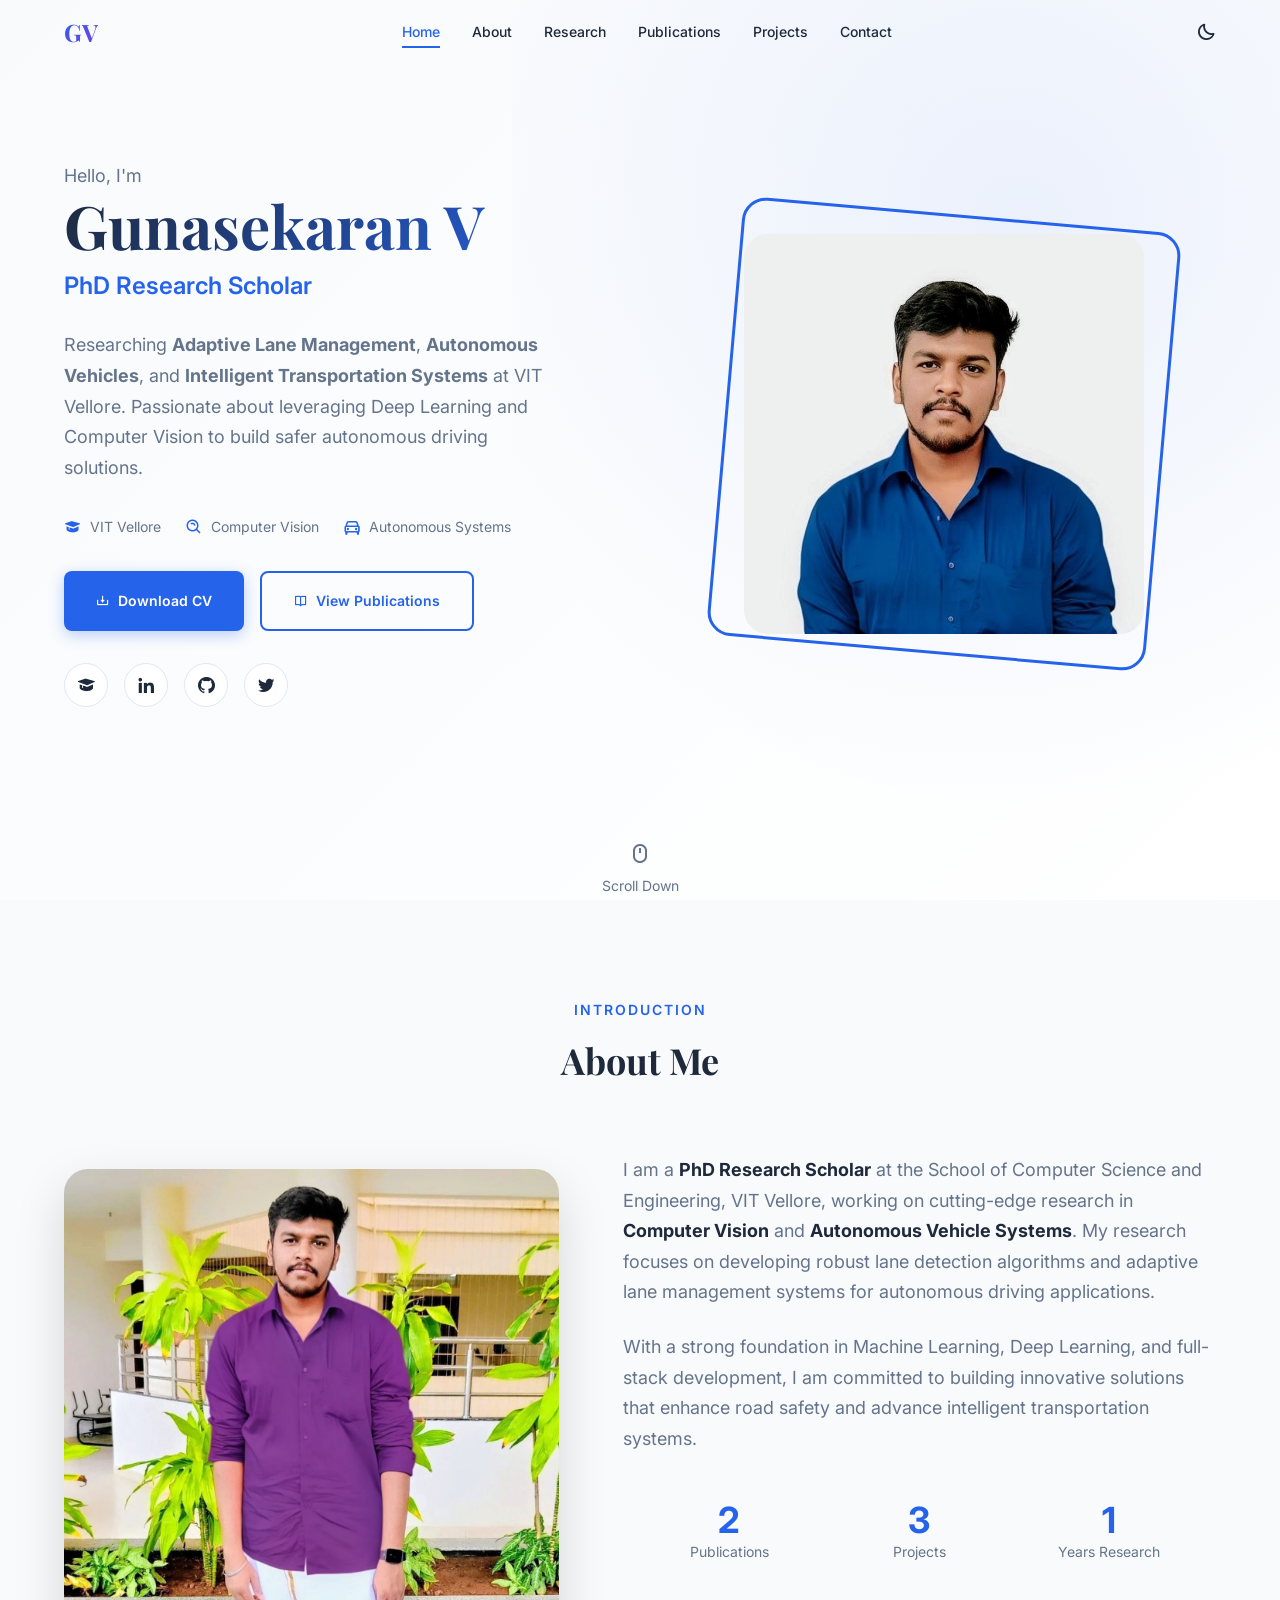
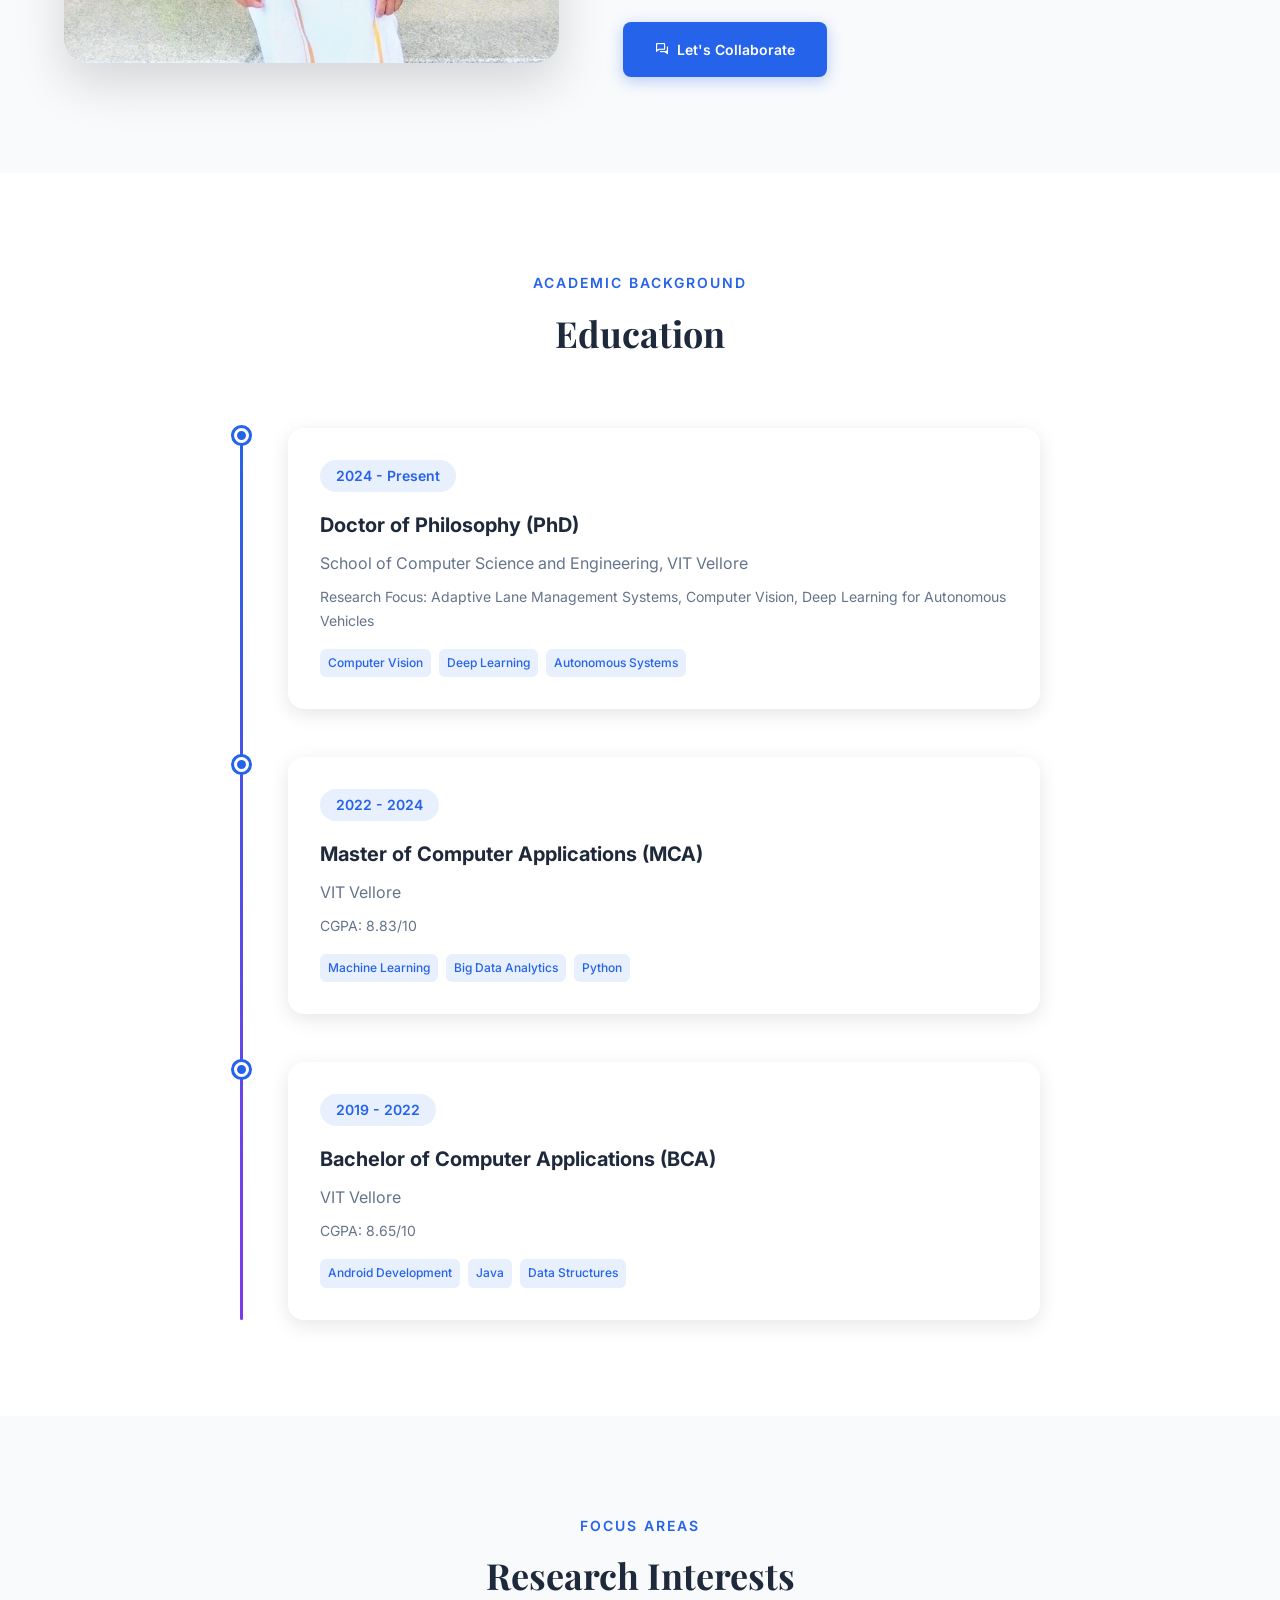
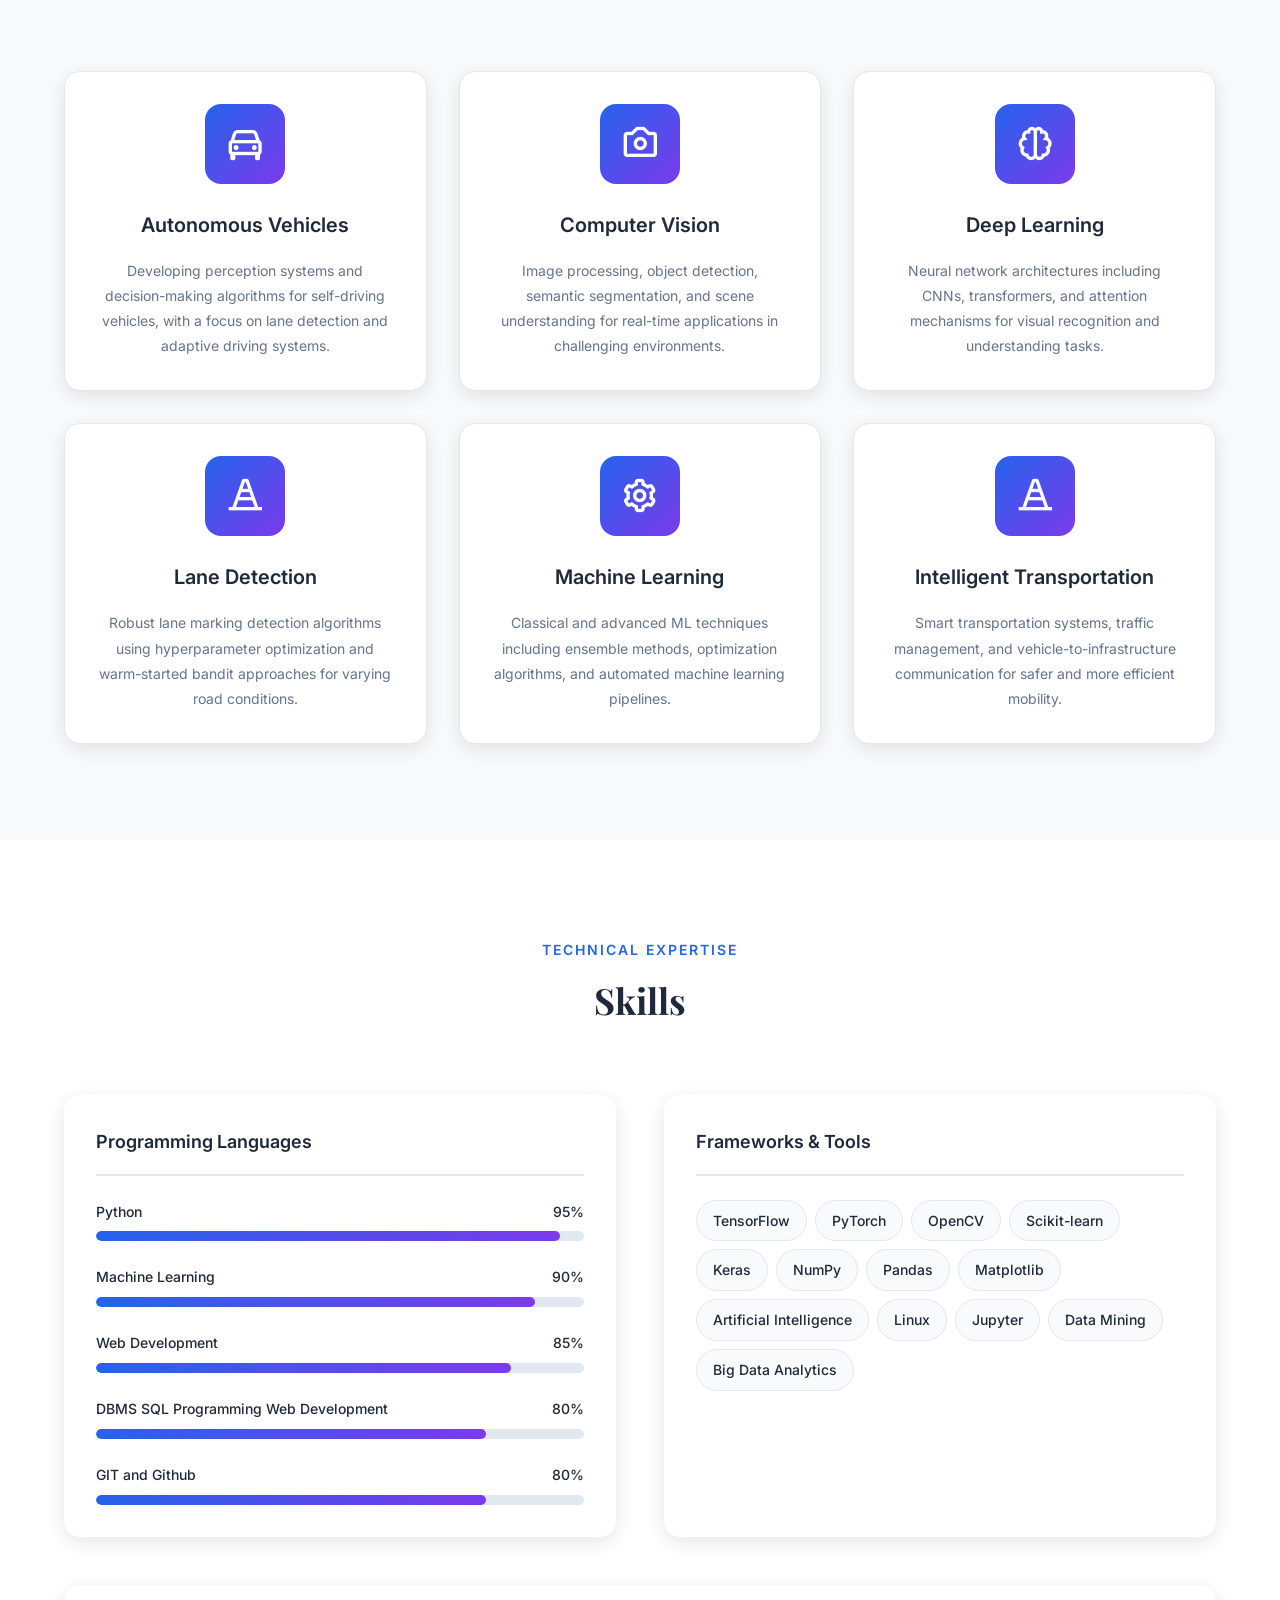
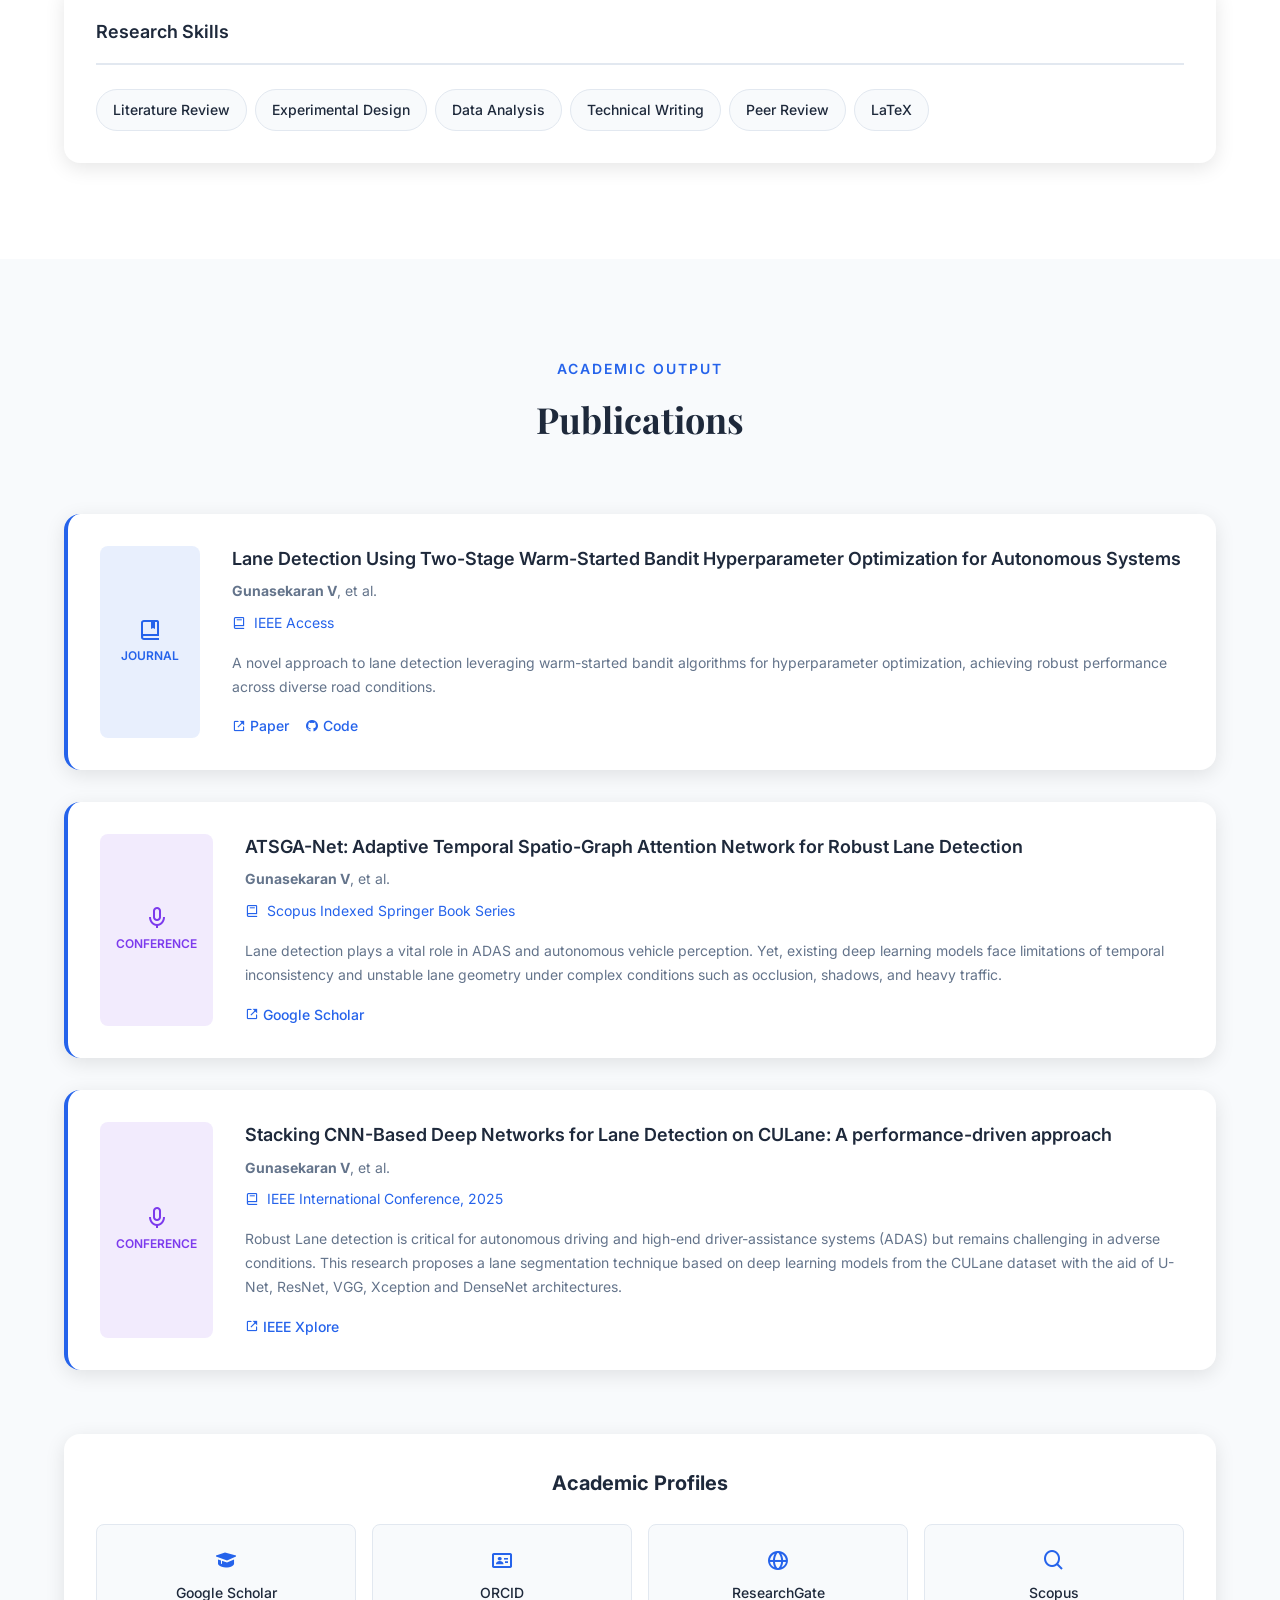
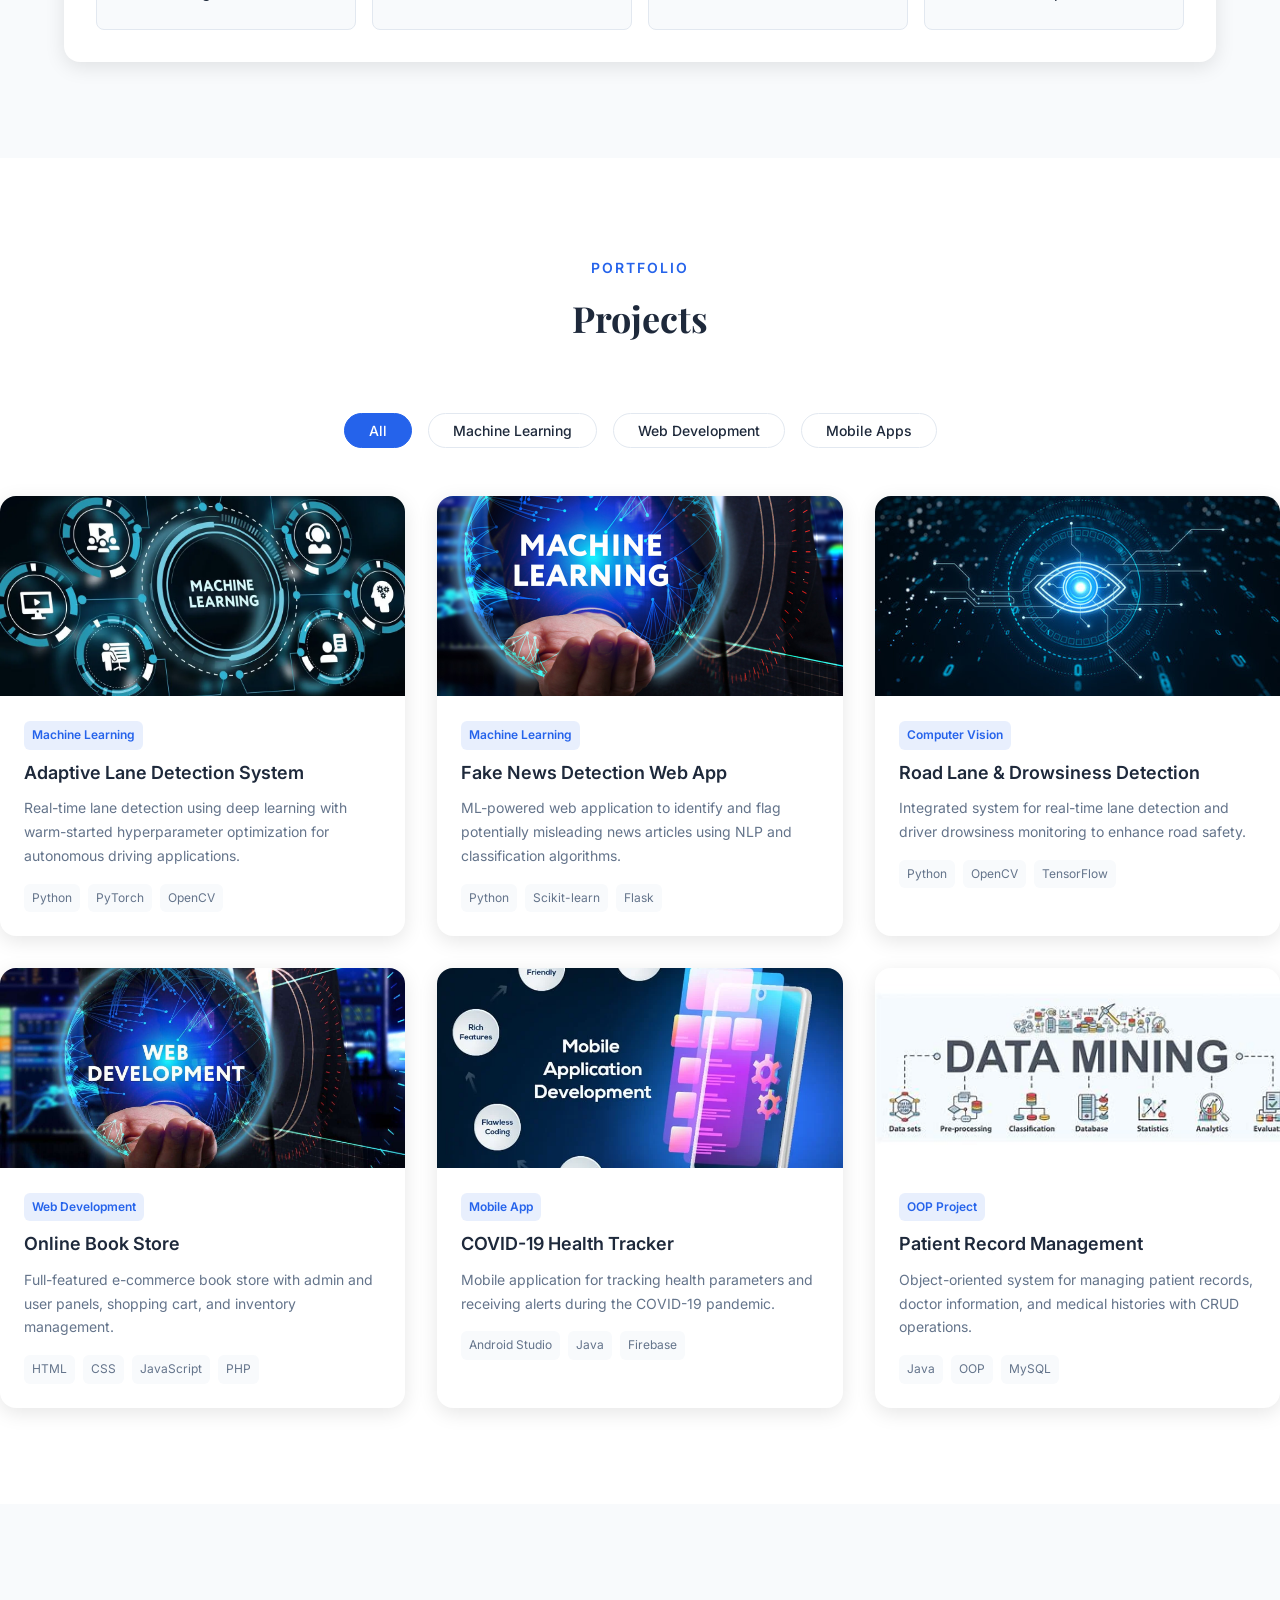
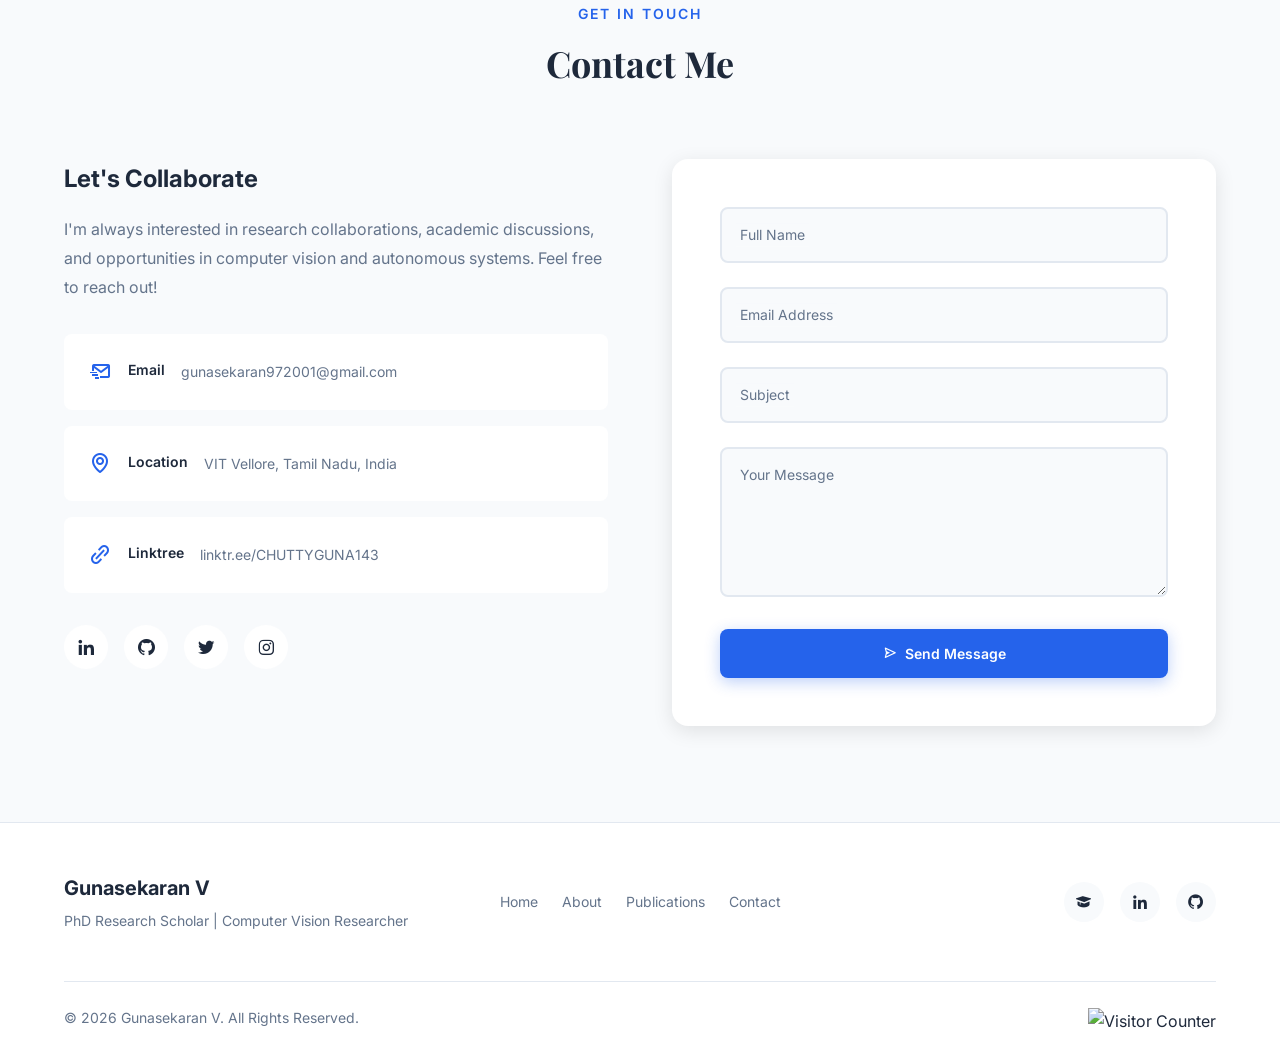
==== commit d2df8a5b: "Update index.html" ====
--- a/index.html
+++ b/index.html
@@ -94,7 +94,7 @@
                     </div>
                     
                     <div class="hero__buttons">
-                        <a href="https://drive.google.com/file/d/18S94BwLnq3ilhIlxKL3yFD0ioqxxUqda/view?usp=drivesdk" class="btn btn--primary" target="_blank">
+                        <a href="https://drive.google.com/file/d/1IstCUvN3KW2zFVc8s6XBnlktL9UsXt5o/view?usp=sharing" class="btn btn--primary" target="_blank">
                             <i class='bx bx-download'></i> Download CV
                         </a>
                         <a href="#publications" class="btn btn--outline">
--- a/css/style.css
+++ b/css/style.css
@@ -469,6 +469,7 @@
     color: var(--color-text-light);
     font-size: var(--fs-sm);
     animation: bounce 2s infinite;
+    margin-bottom: -30px;
 }
 
 .hero__scroll i {
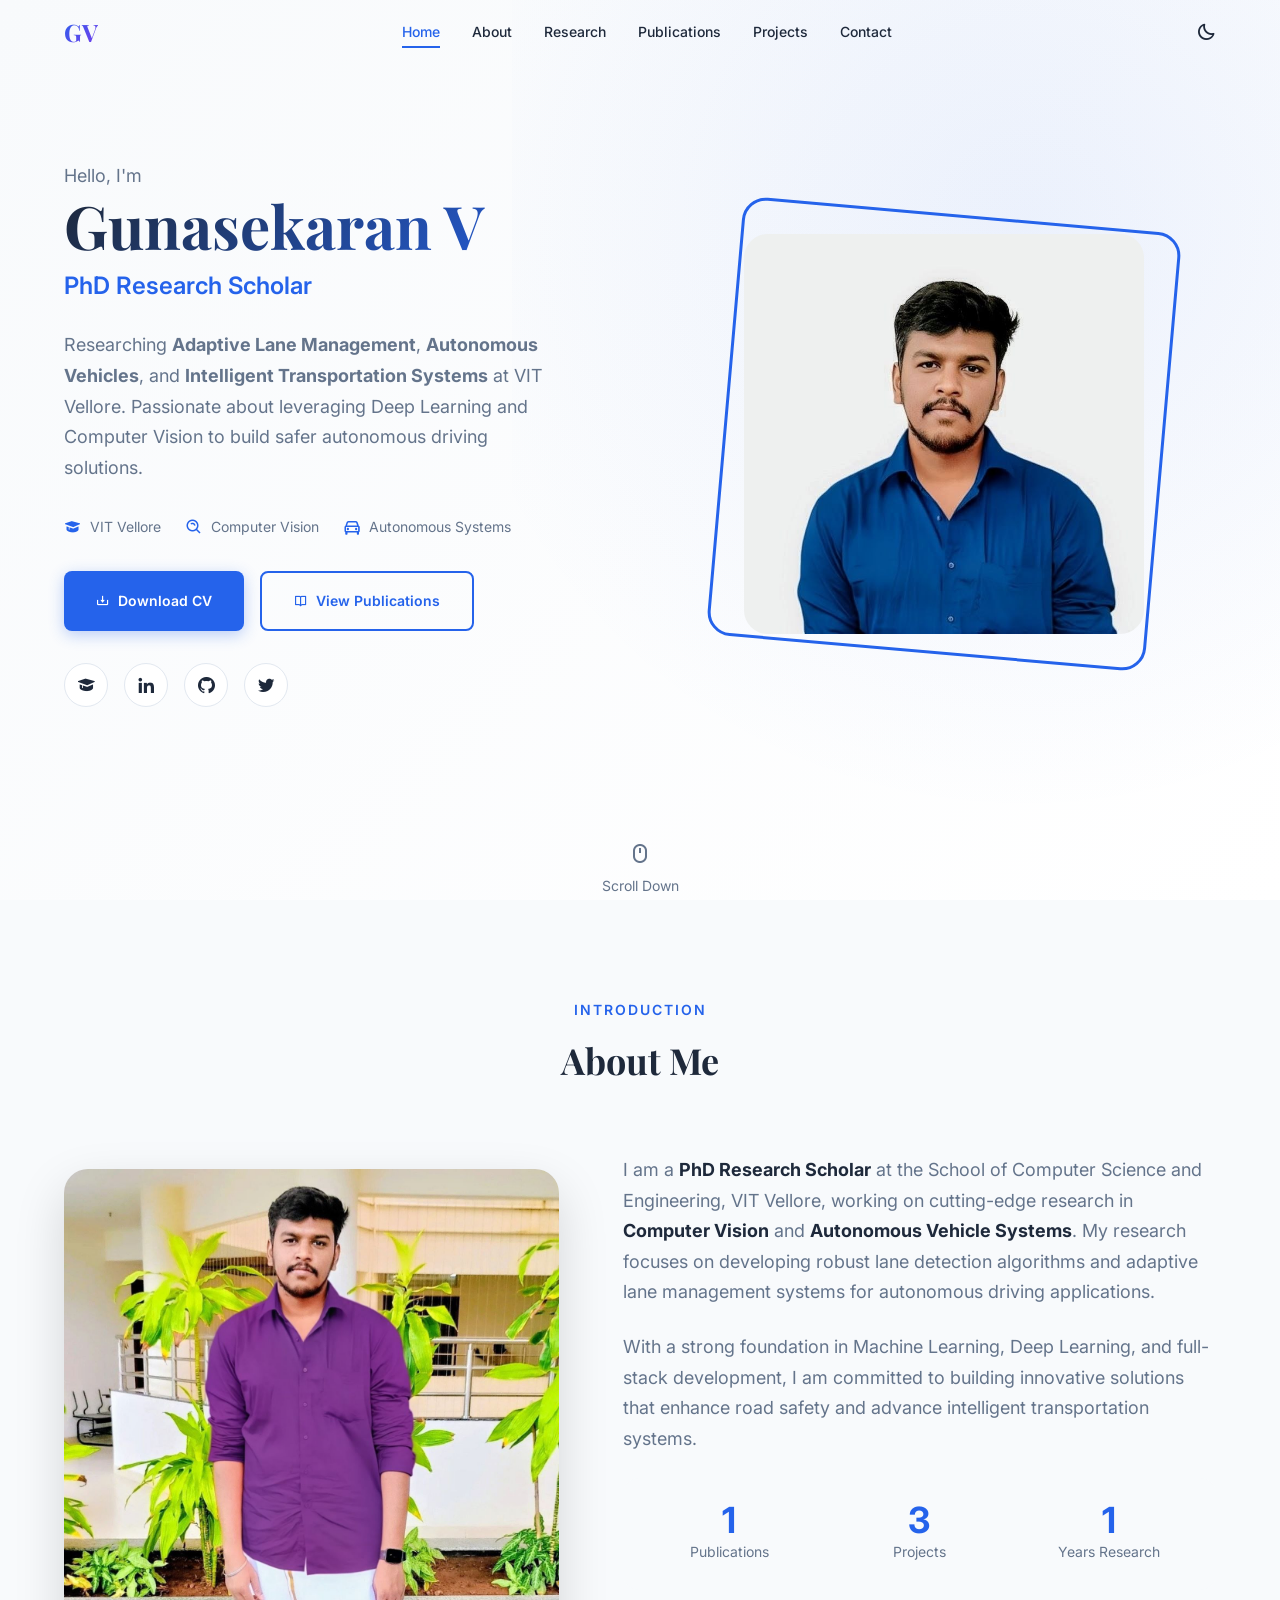
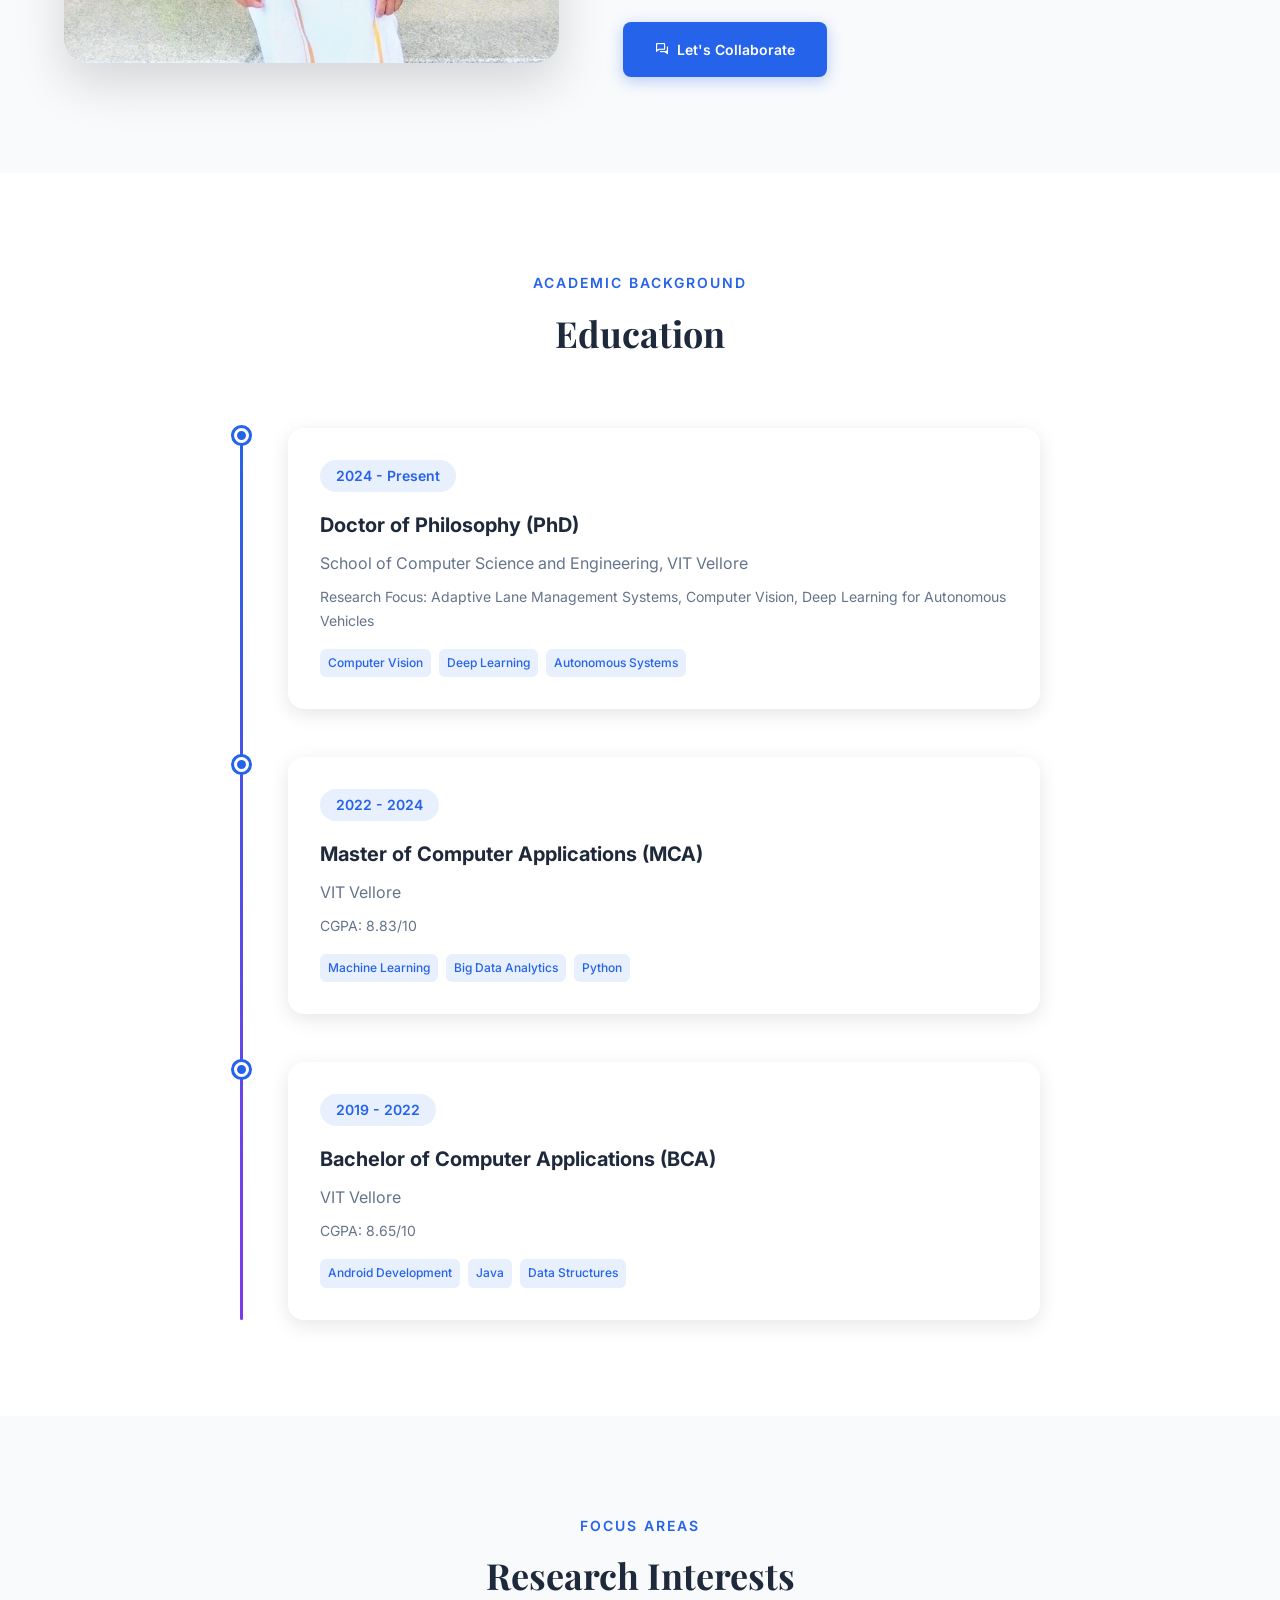
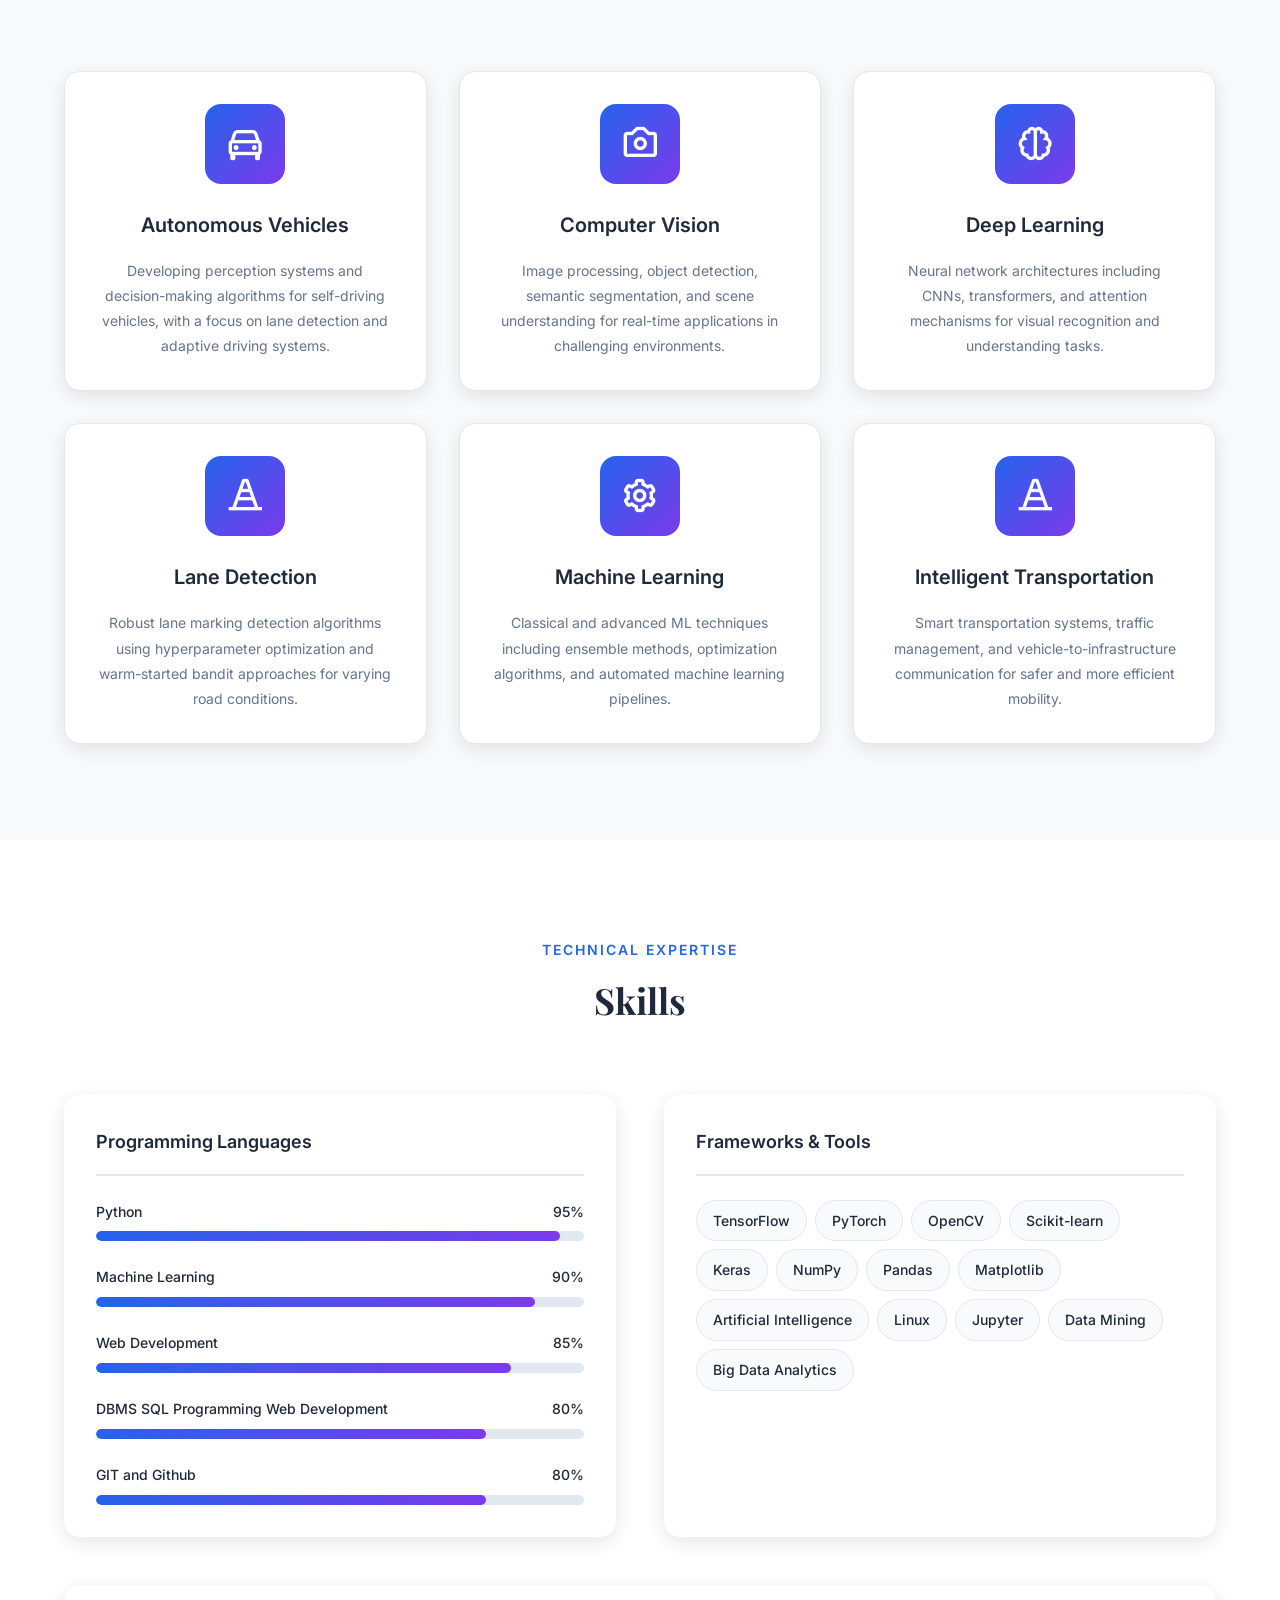
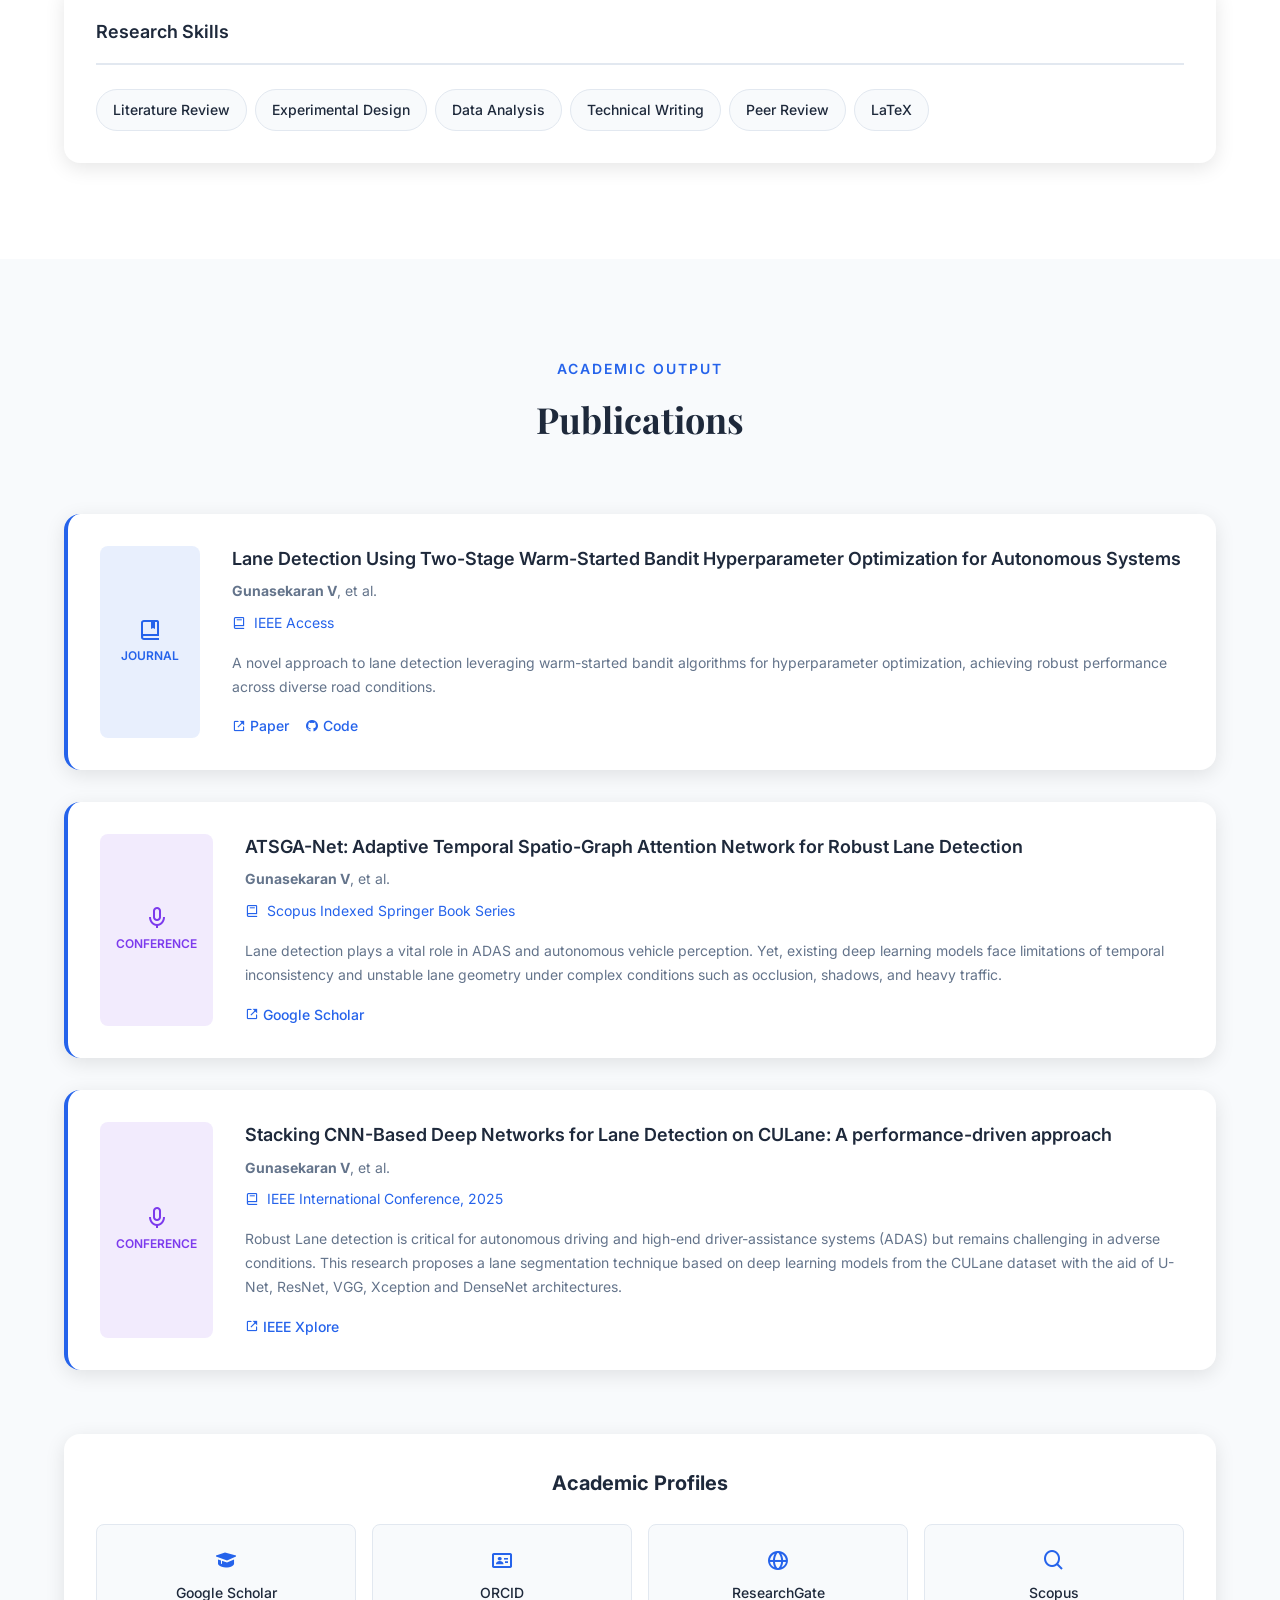
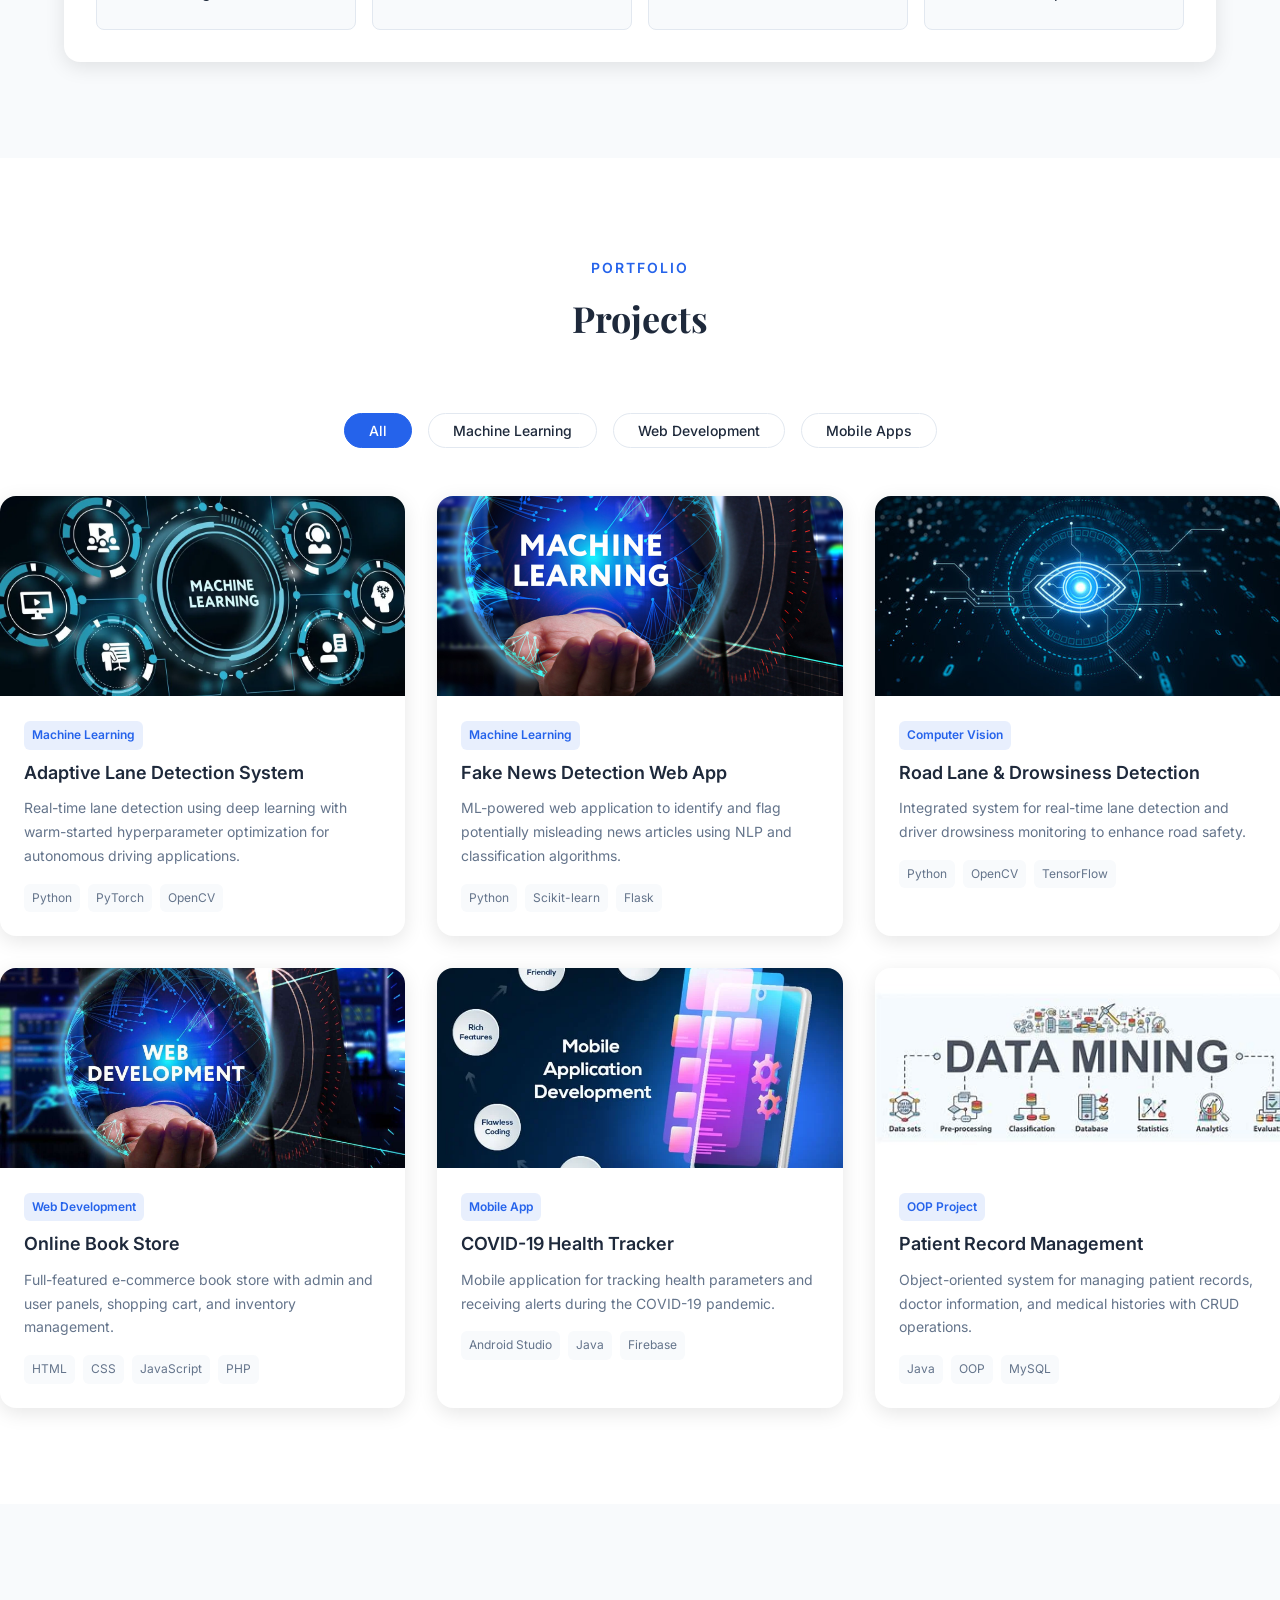
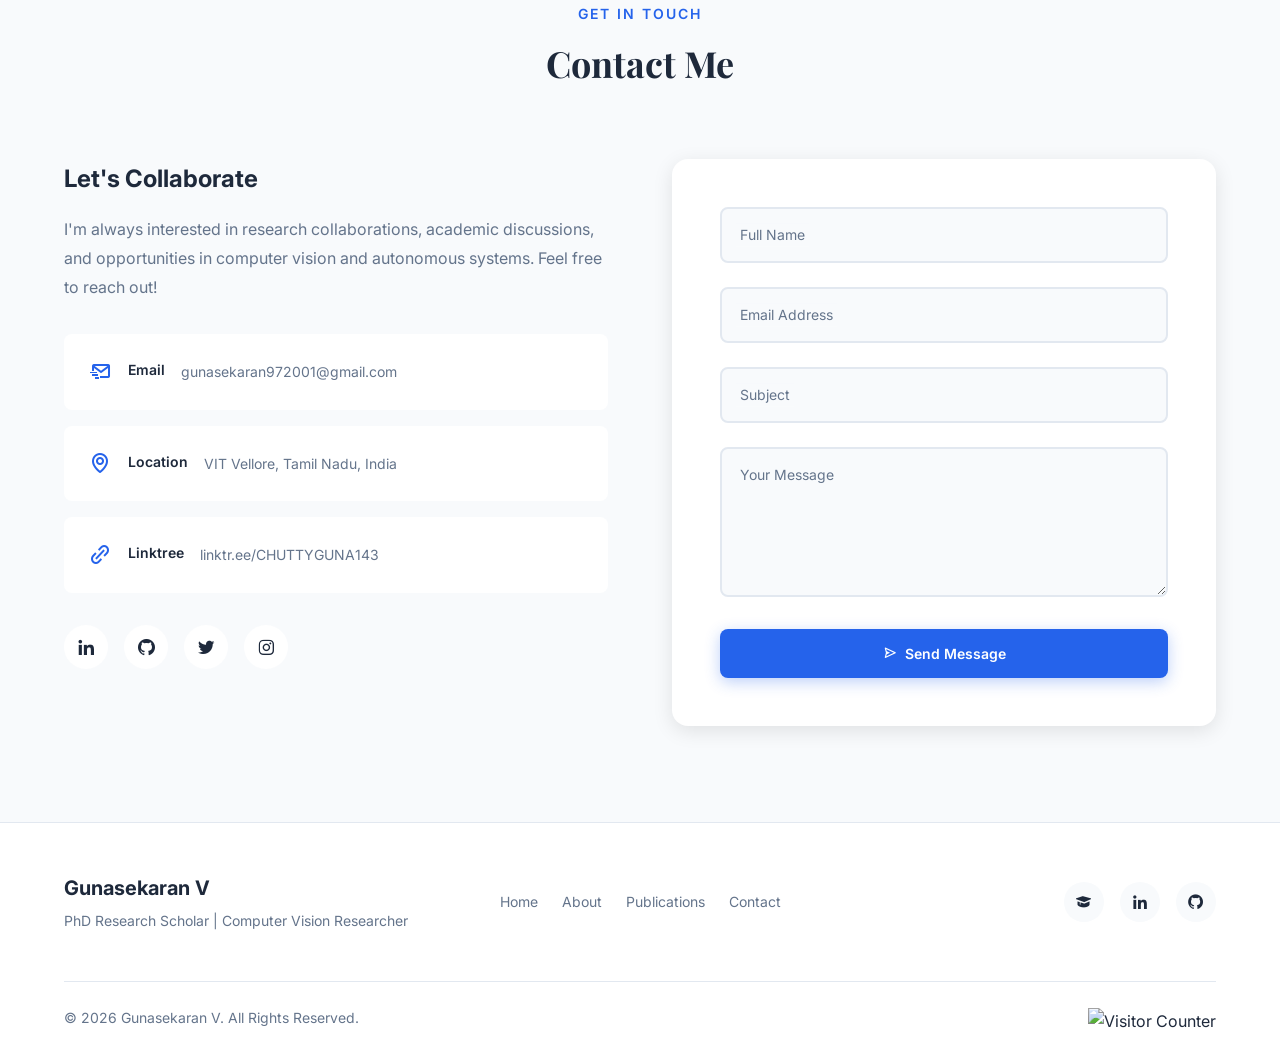
==== commit b9280de8: "Update index.html" ====
--- a/index.html
+++ b/index.html
@@ -94,7 +94,7 @@
                     </div>
                     
                     <div class="hero__buttons">
-                        <a href="https://drive.google.com/file/d/1IstCUvN3KW2zFVc8s6XBnlktL9UsXt5o/view?usp=sharing" class="btn btn--primary" target="_blank">
+                        <a href="https://drive.google.com/drive/folders/1IRhERUrF4aLia03x4KtMkfCK0aEvANhG?usp=sharing" class="btn btn--primary" target="_blank">
                             <i class='bx bx-download'></i> Download CV
                         </a>
                         <a href="#publications" class="btn btn--outline">
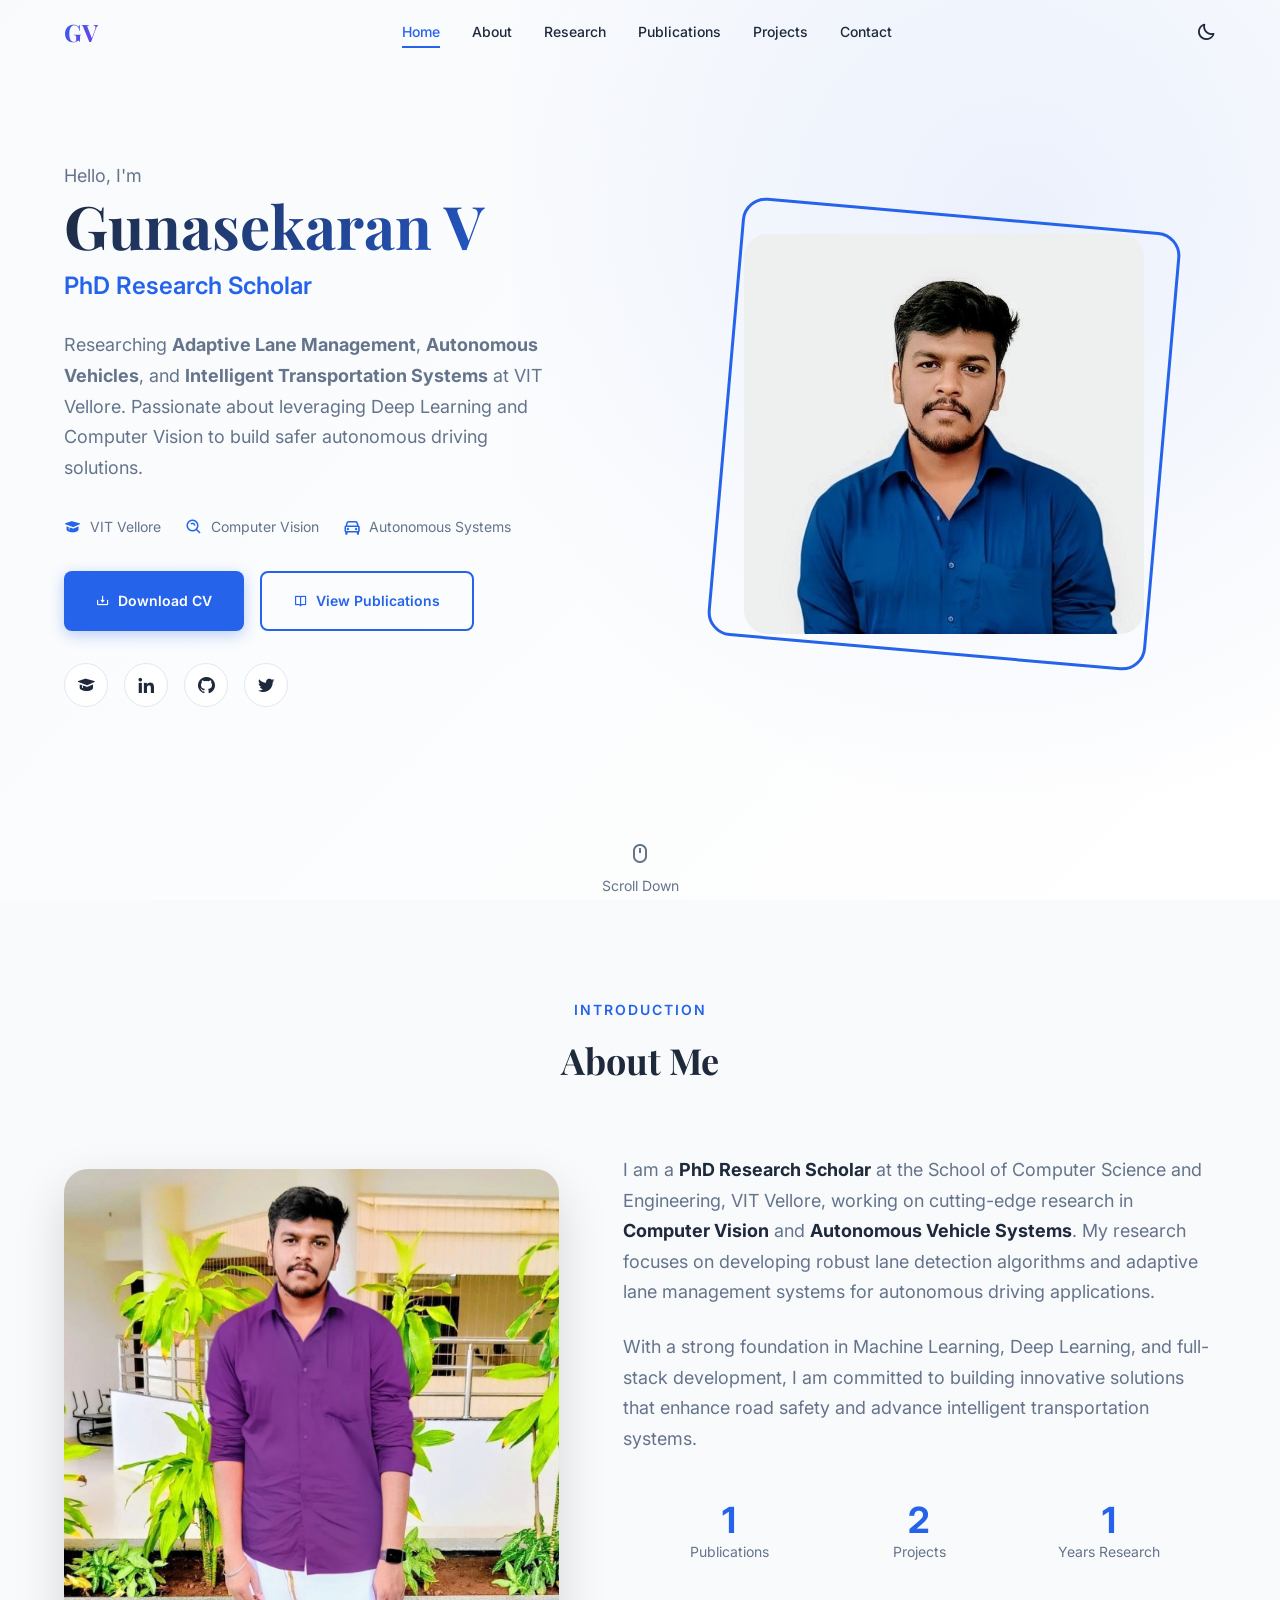
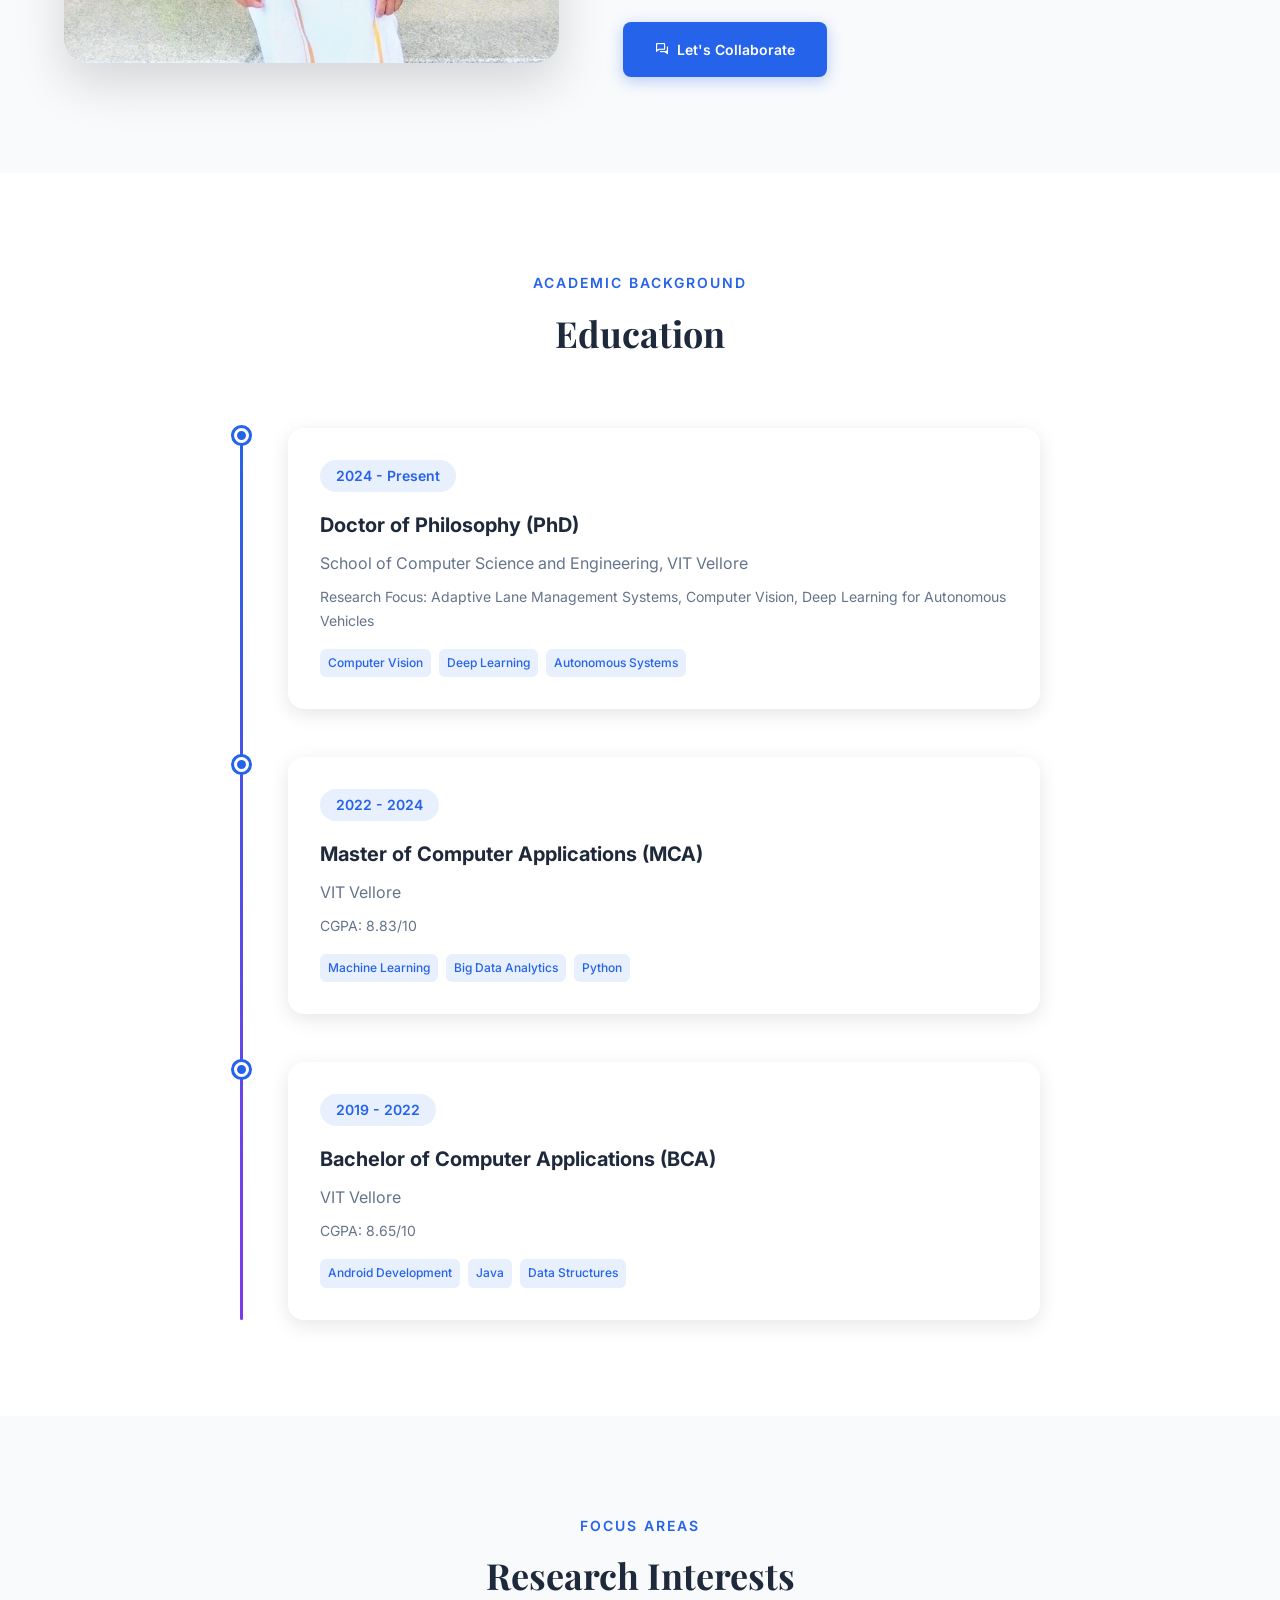
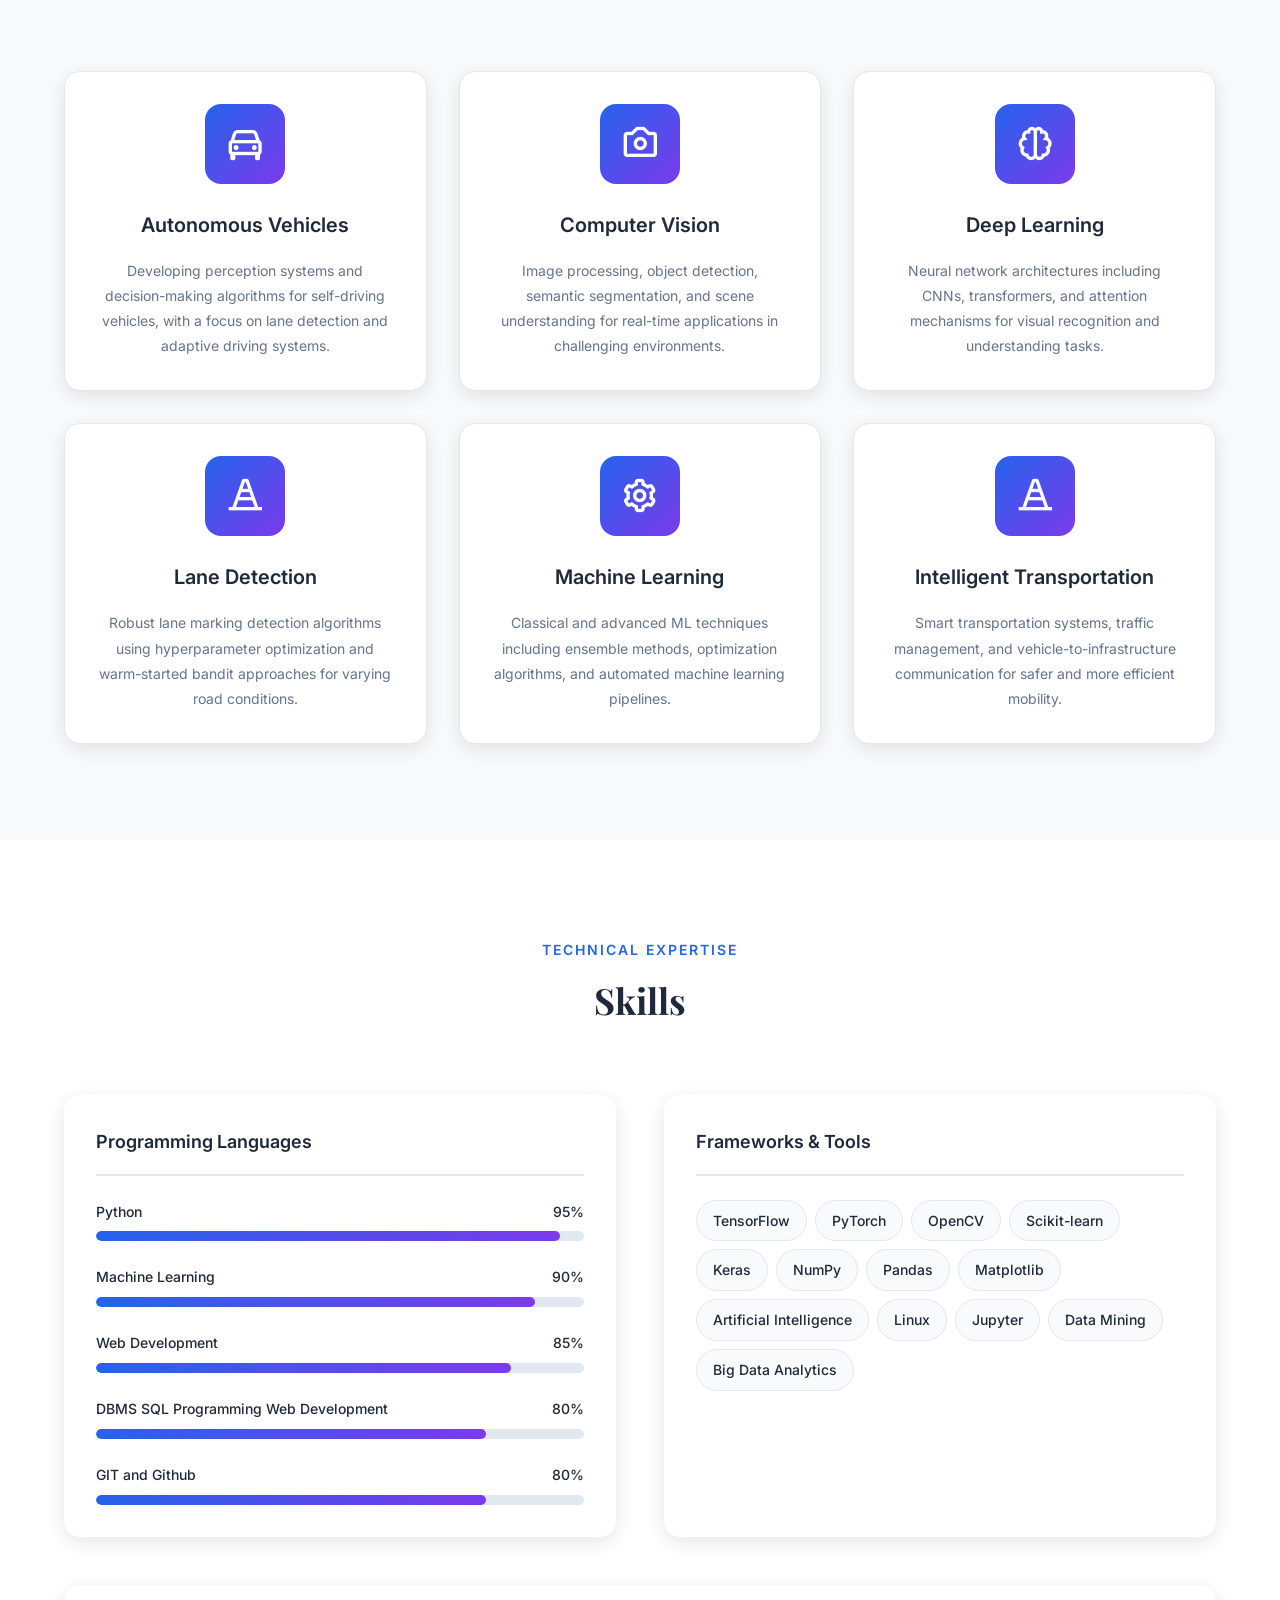
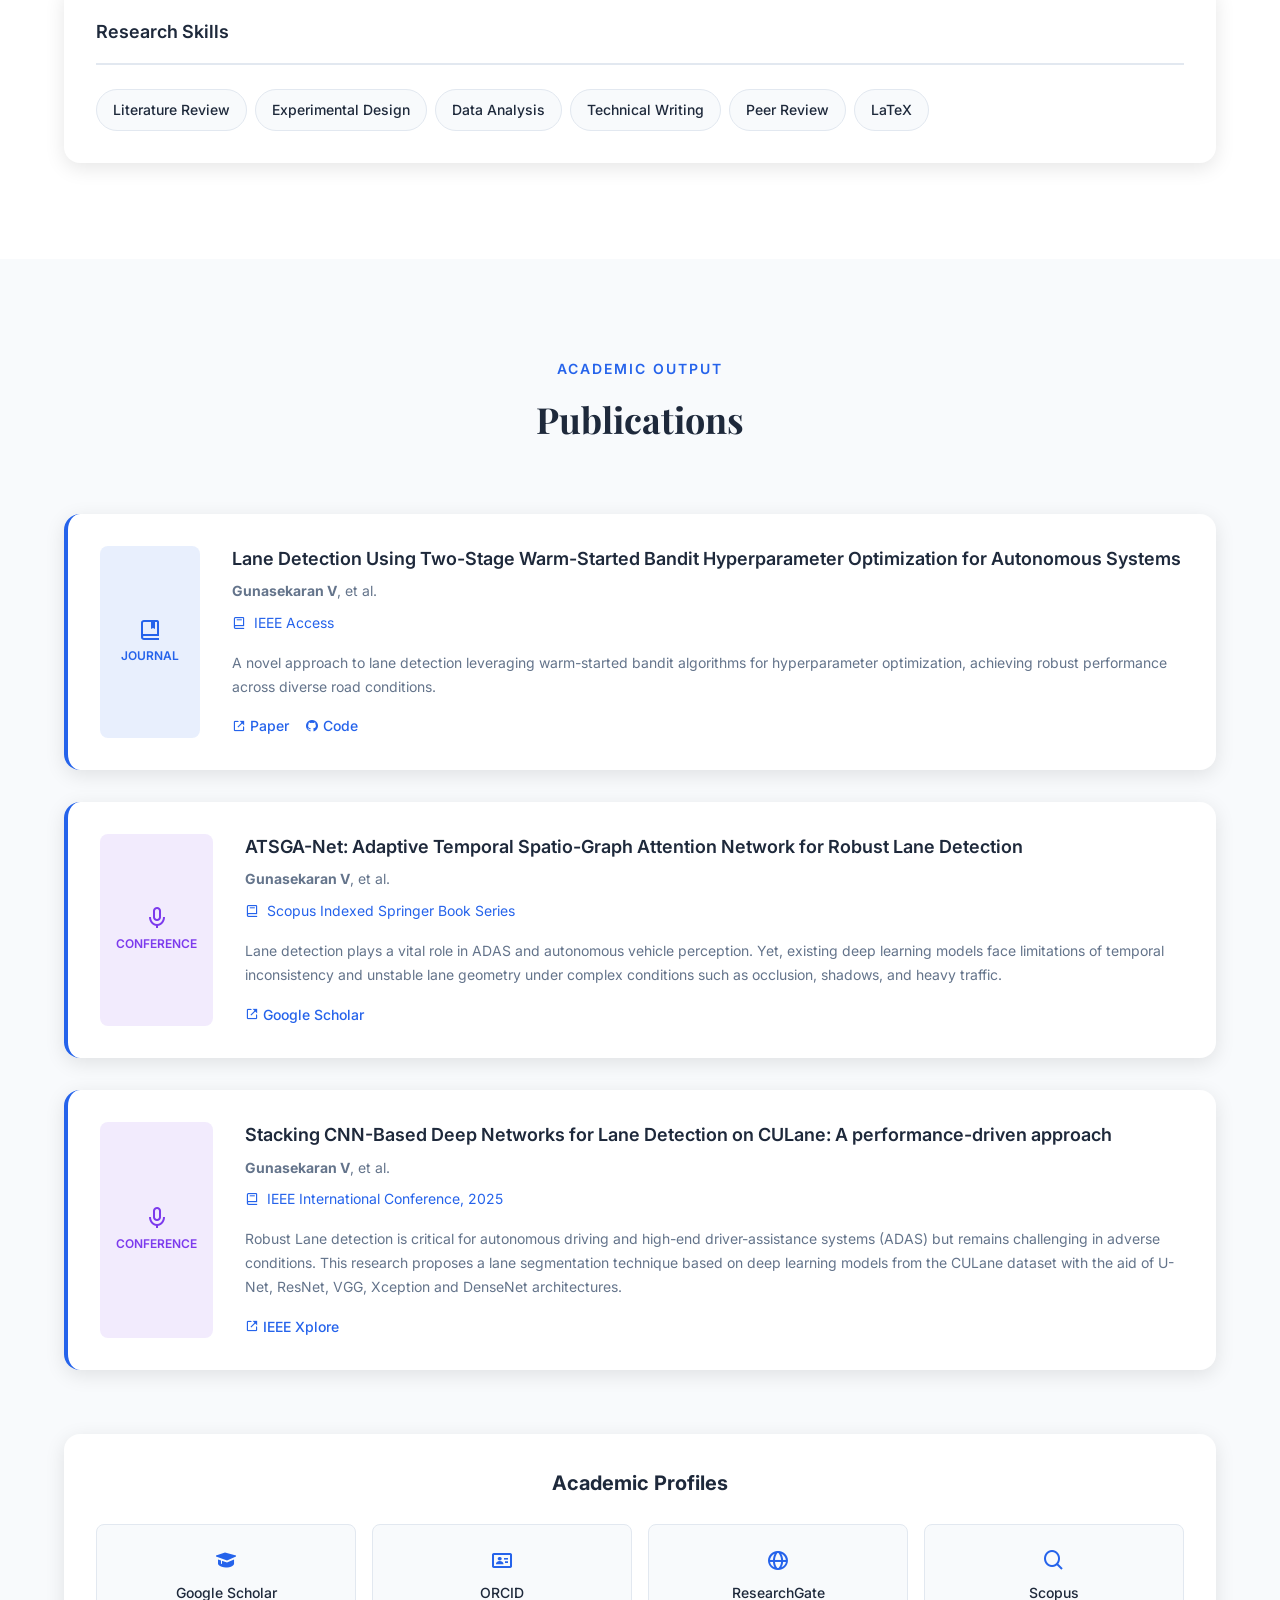
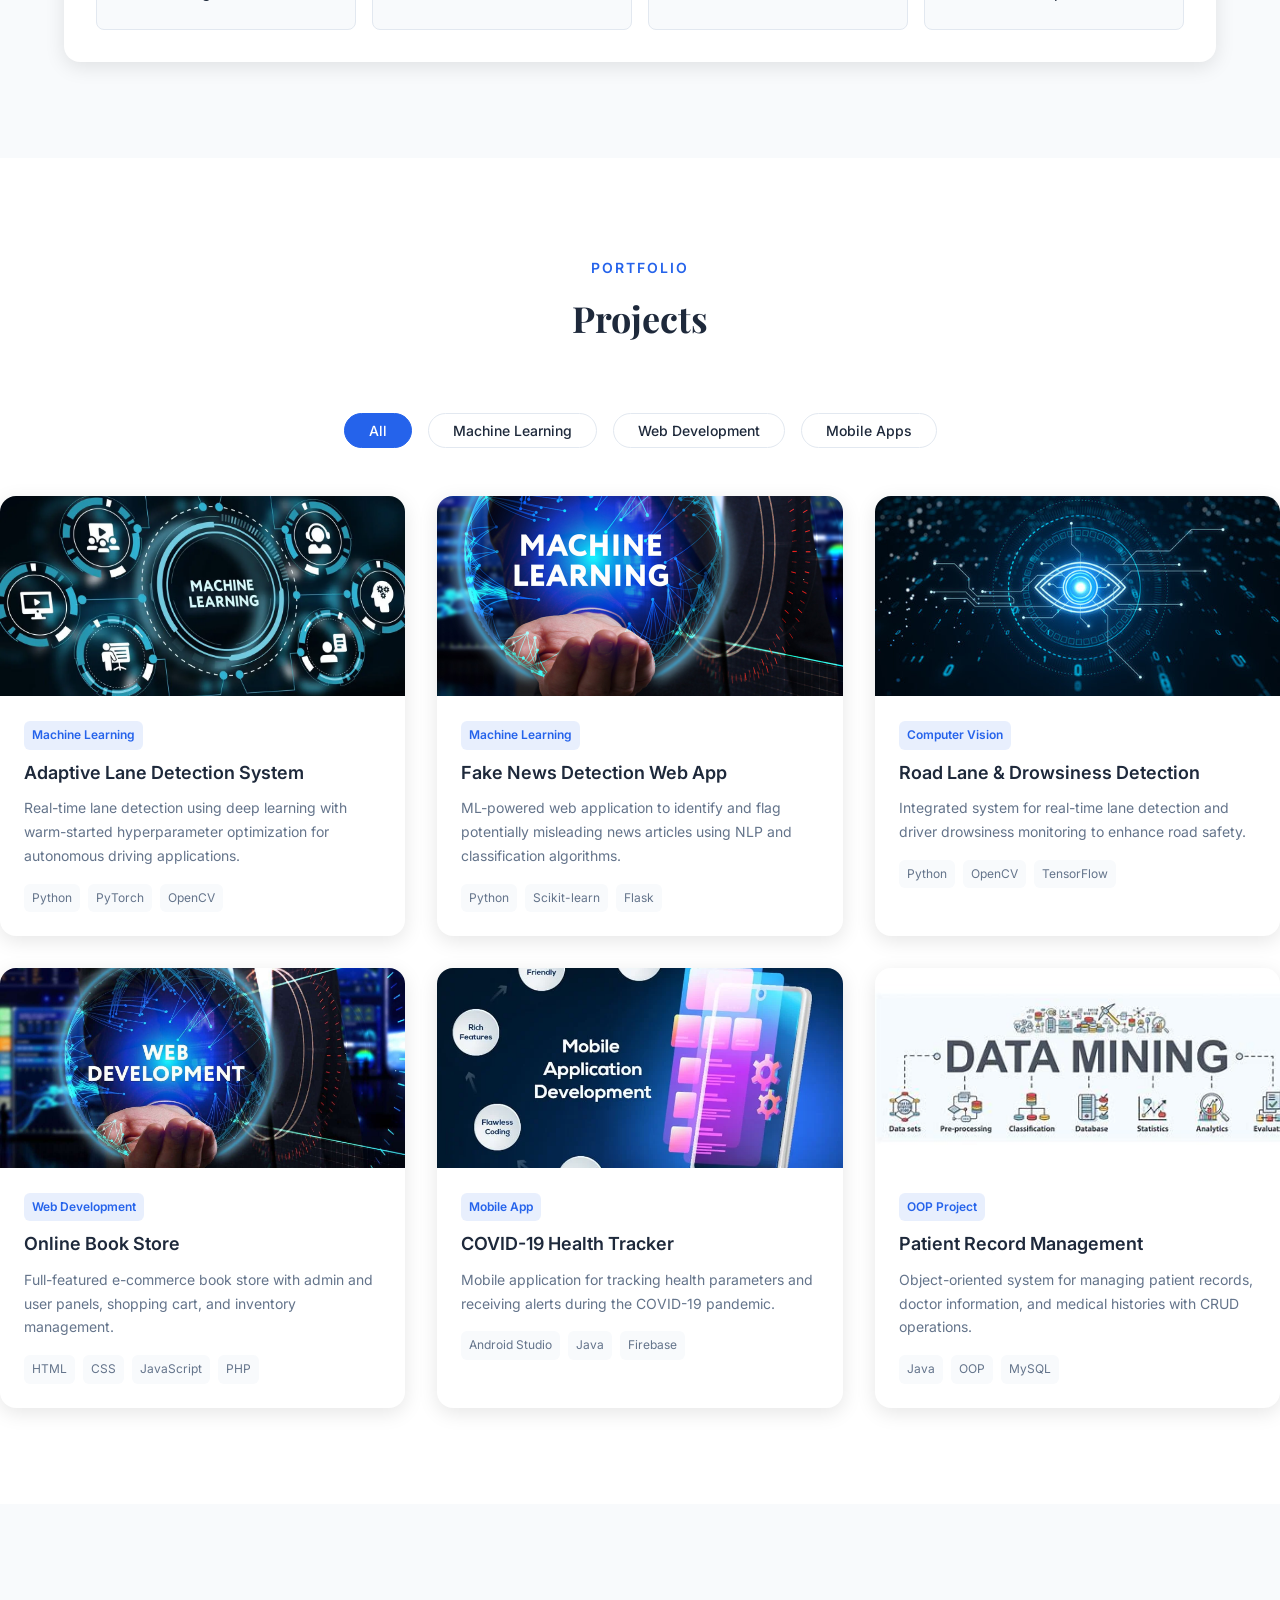
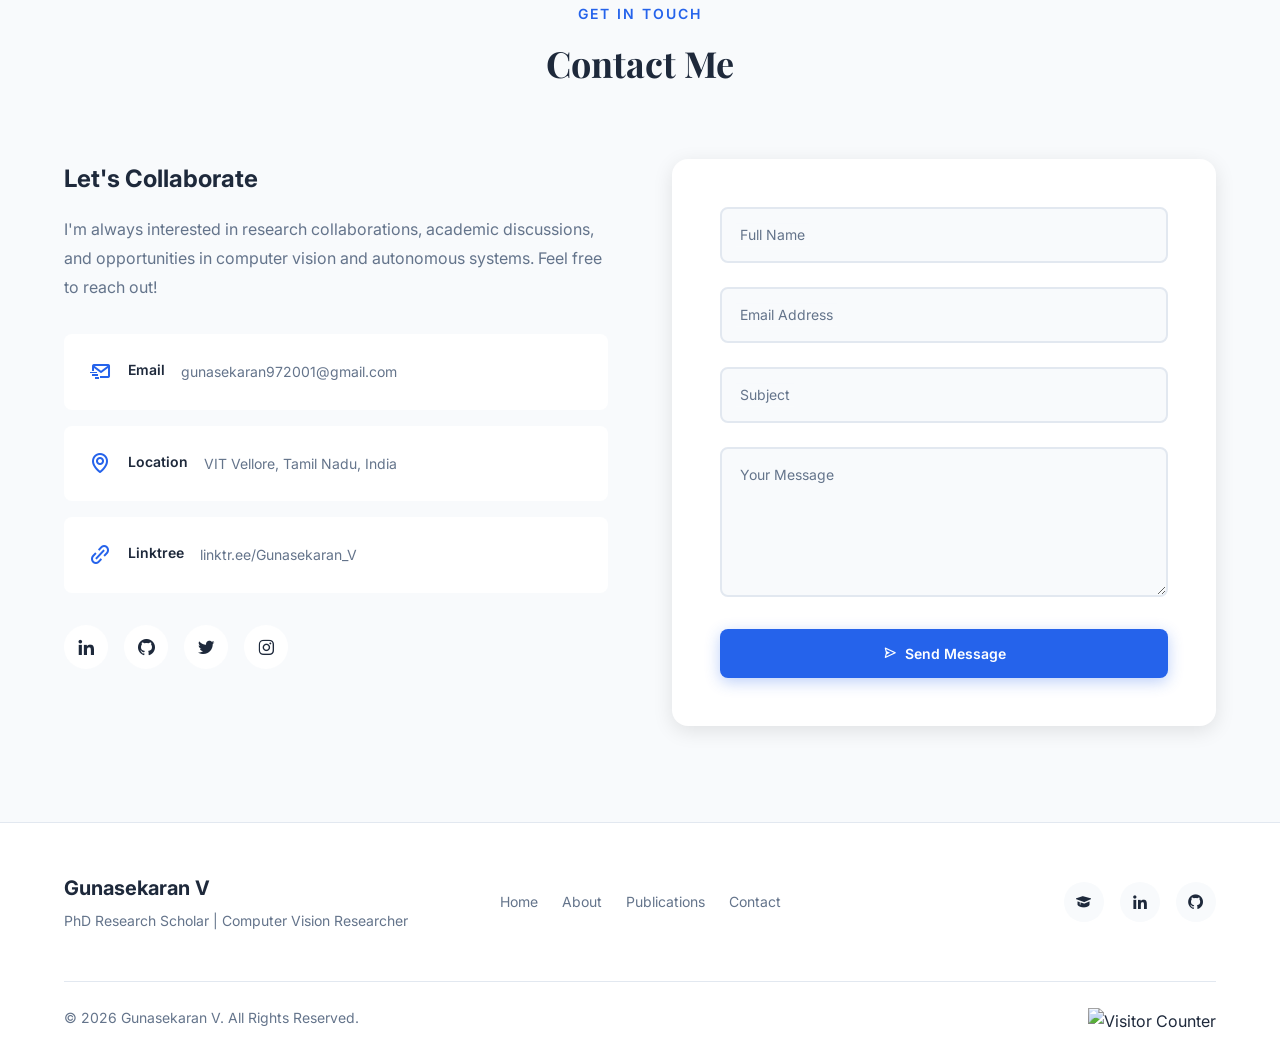
==== commit a5e50590: "Update index.html update social profile" ====
--- a/index.html
+++ b/index.html
@@ -112,7 +112,7 @@
                         <a href="https://github.com/Gunasekaran-143" target="_blank" title="GitHub">
                             <i class='bx bxl-github'></i>
                         </a>
-                        <a href="https://twitter.com/chuttyguna_143" target="_blank" title="Twitter">
+                        <a href="https://x.com/gunasekaran_va" target="_blank" title="Twitter">
                             <i class='bx bxl-twitter'></i>
                         </a>
                     </div>
@@ -720,7 +720,7 @@
                             <div class="contact__card">
                                 <i class='bx bx-link-alt'></i>
                                 <h4>Linktree</h4>
-                                <a href="https://linktr.ee/CHUTTYGUNA143" target="_blank">linktr.ee/CHUTTYGUNA143</a>
+                                <a href="https://linktr.ee/Gunasekaran_V" target="_blank">linktr.ee/Gunasekaran_V</a>
                             </div>
                         </div>
                         
@@ -731,10 +731,10 @@
                             <a href="https://github.com/Gunasekaran-143" target="_blank">
                                 <i class='bx bxl-github'></i>
                             </a>
-                            <a href="https://twitter.com/chuttyguna_143" target="_blank">
+                            <a href="https://x.com/gunasekaran_va" target="_blank">
                                 <i class='bx bxl-twitter'></i>
                             </a>
-                            <a href="https://www.instagram.com/chuttyguna_143" target="_blank">
+                            <a href="https://www.instagram.com/gunasekaran_va" target="_blank">
                                 <i class='bx bxl-instagram'></i>
                             </a>
                         </div>
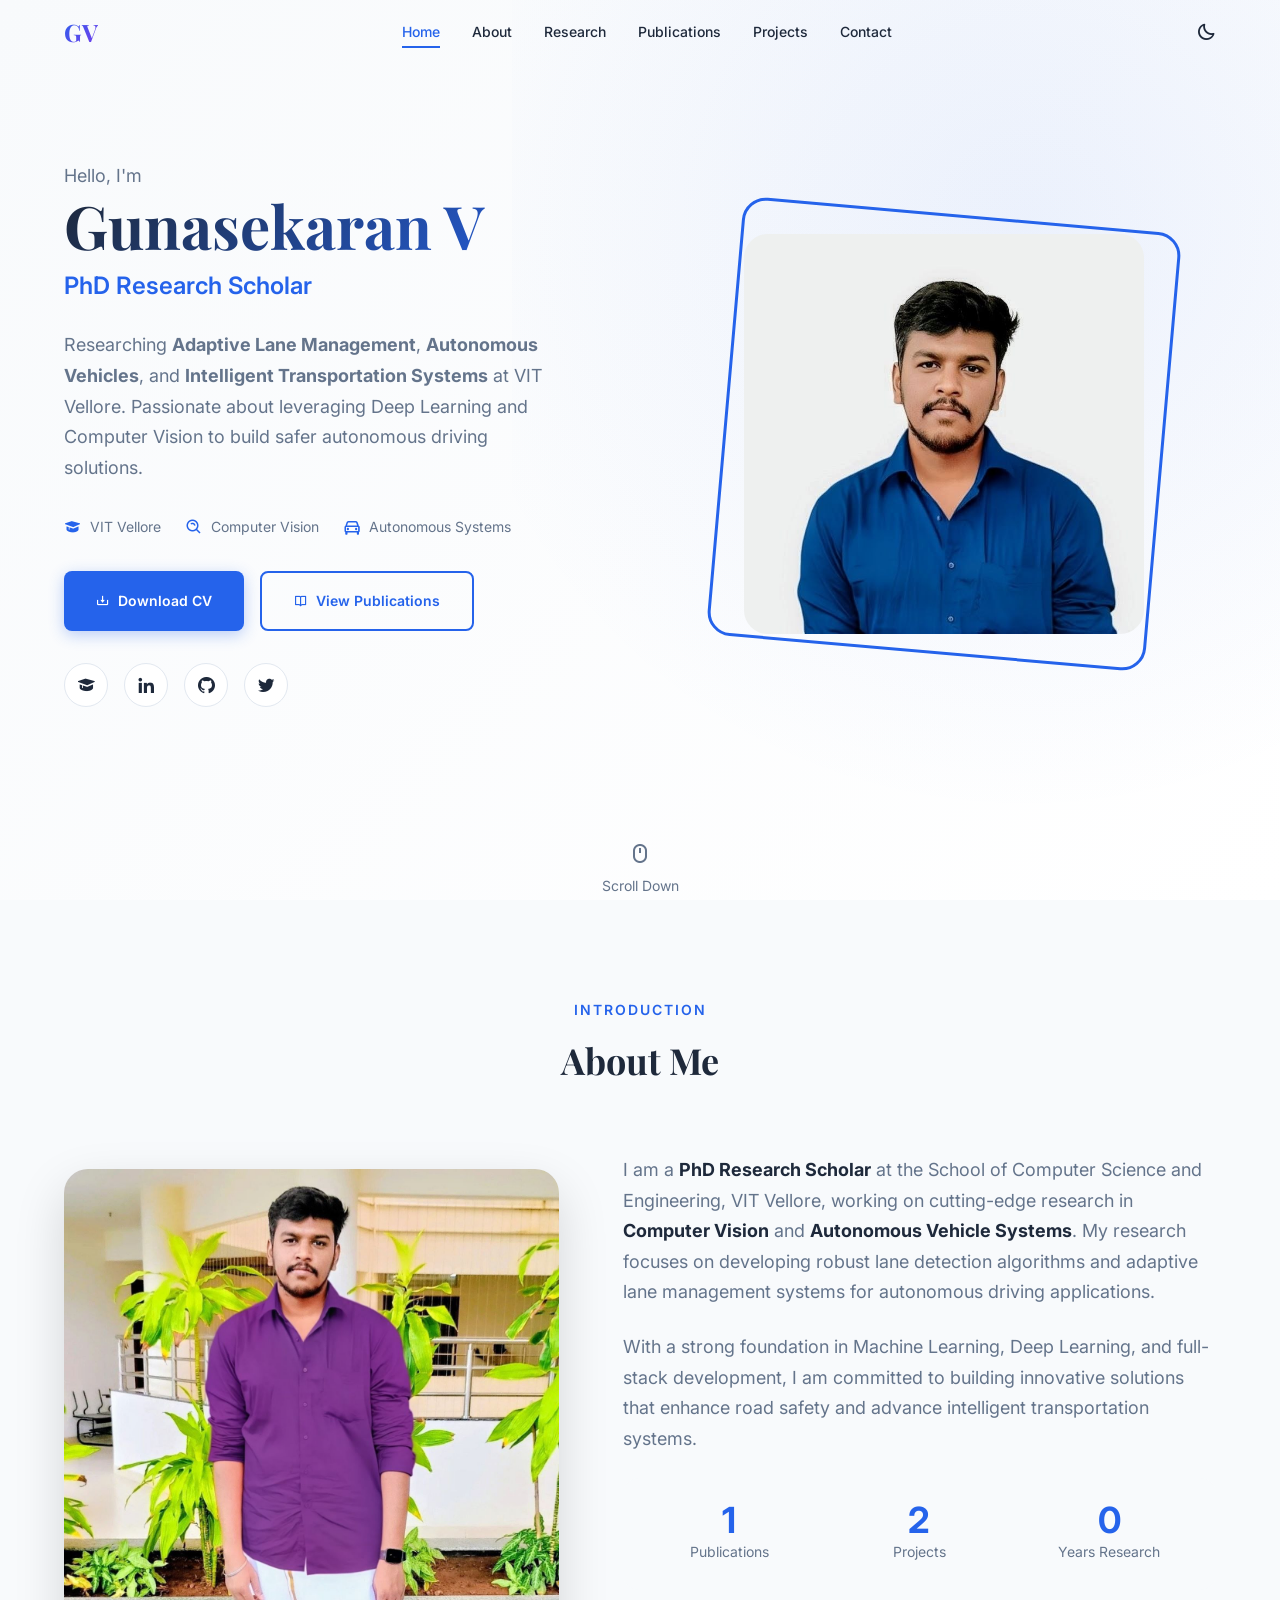
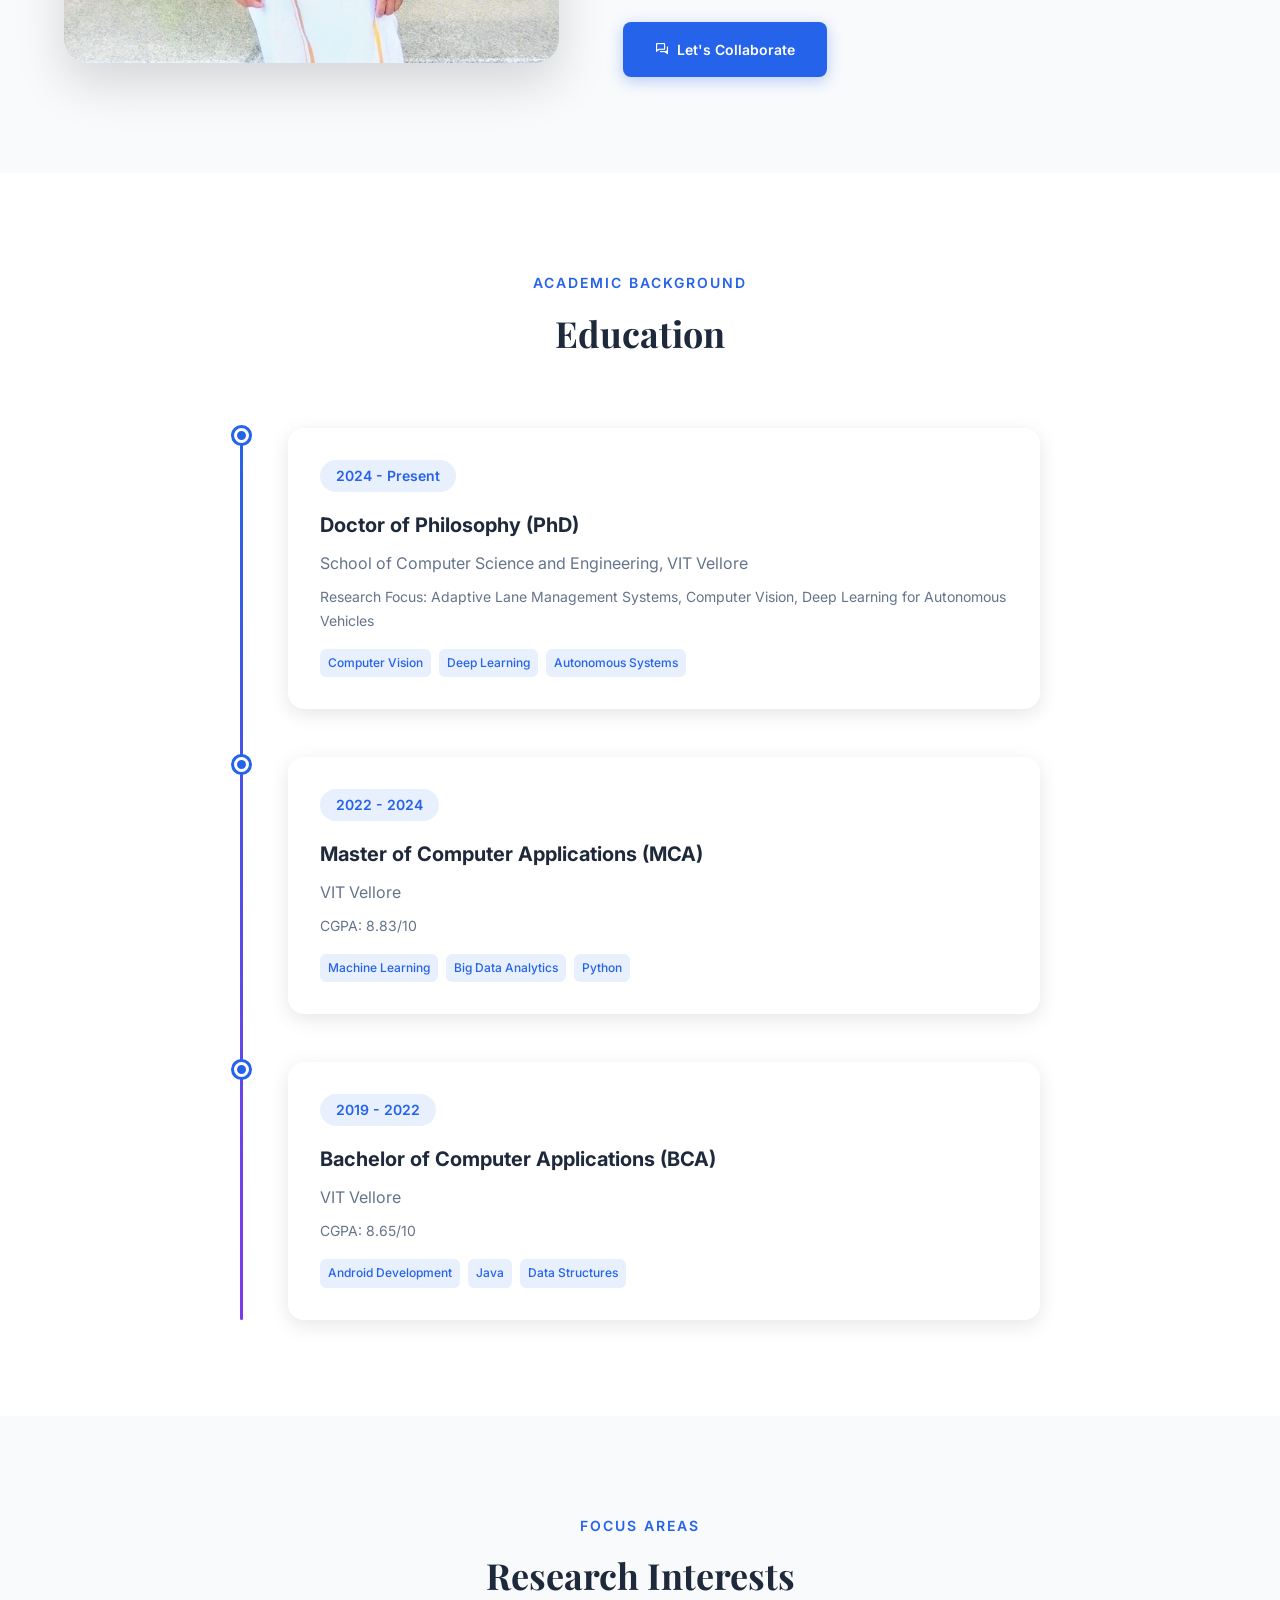
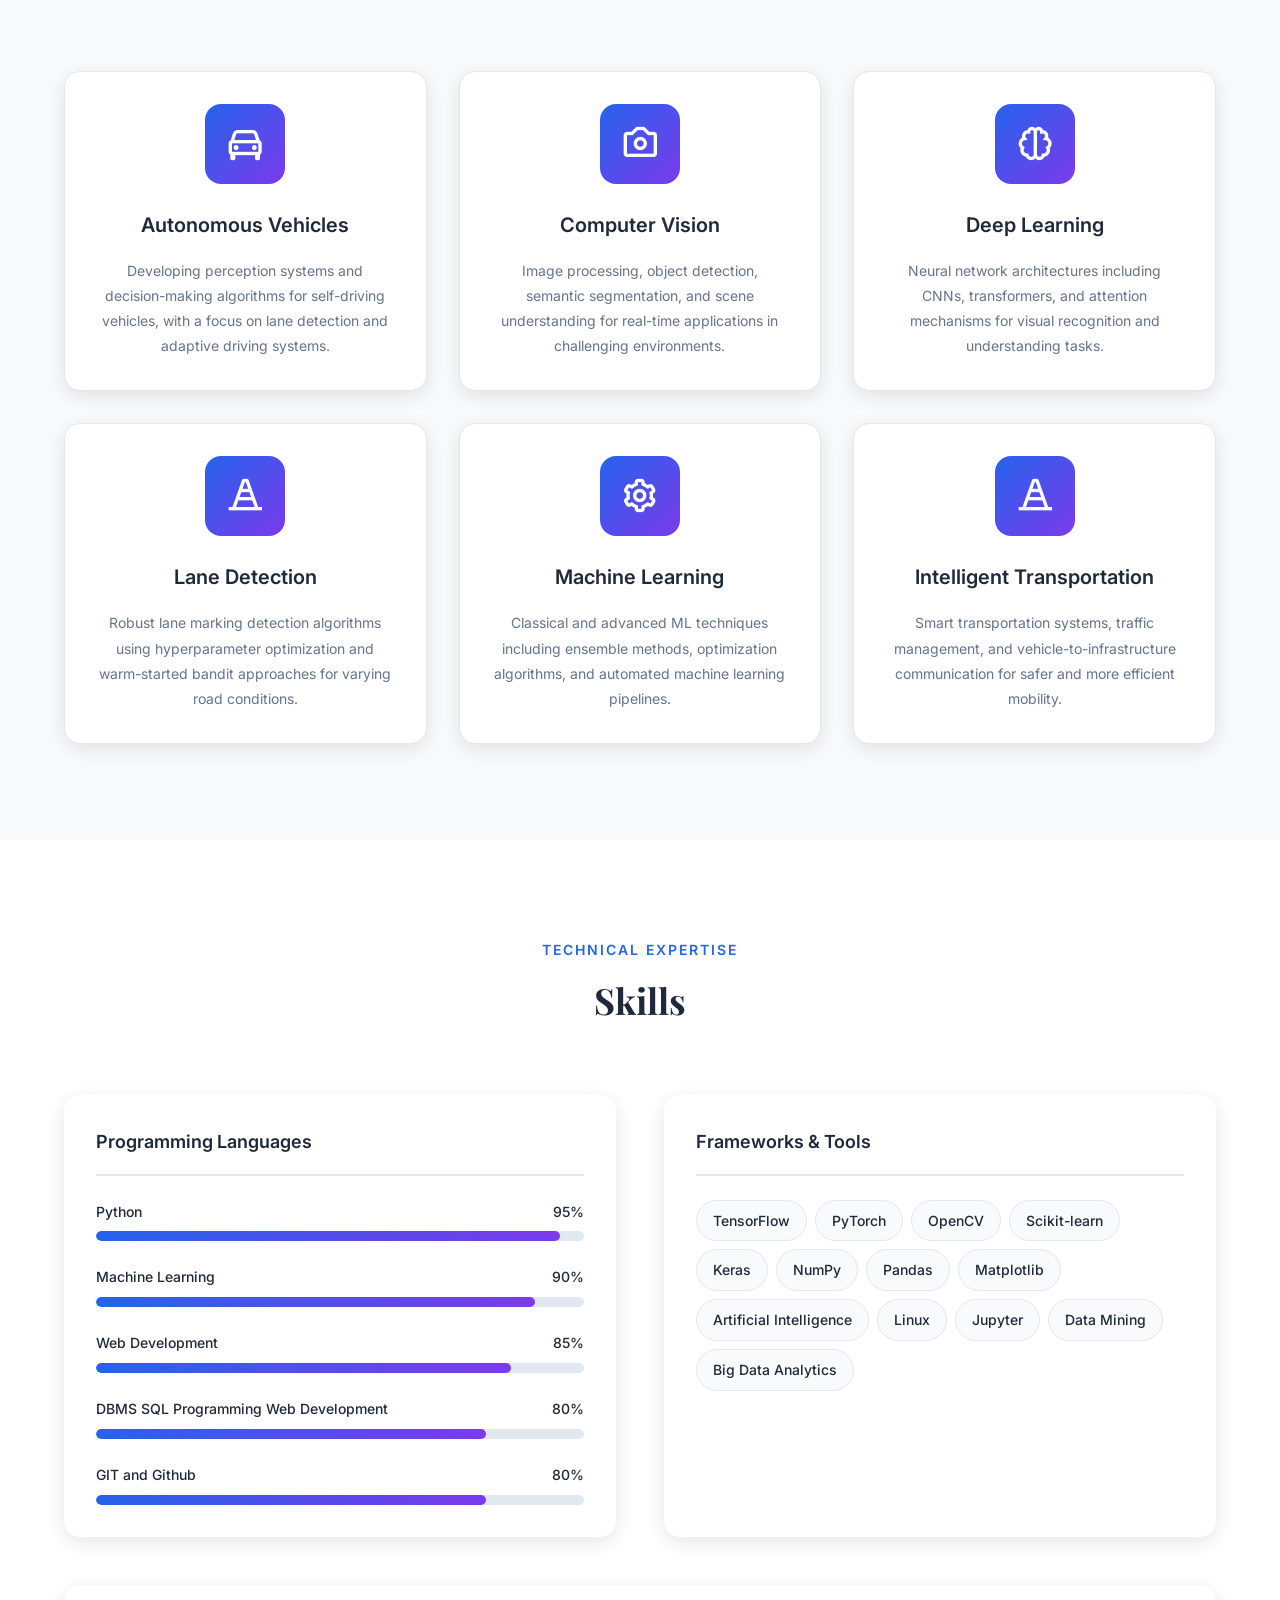
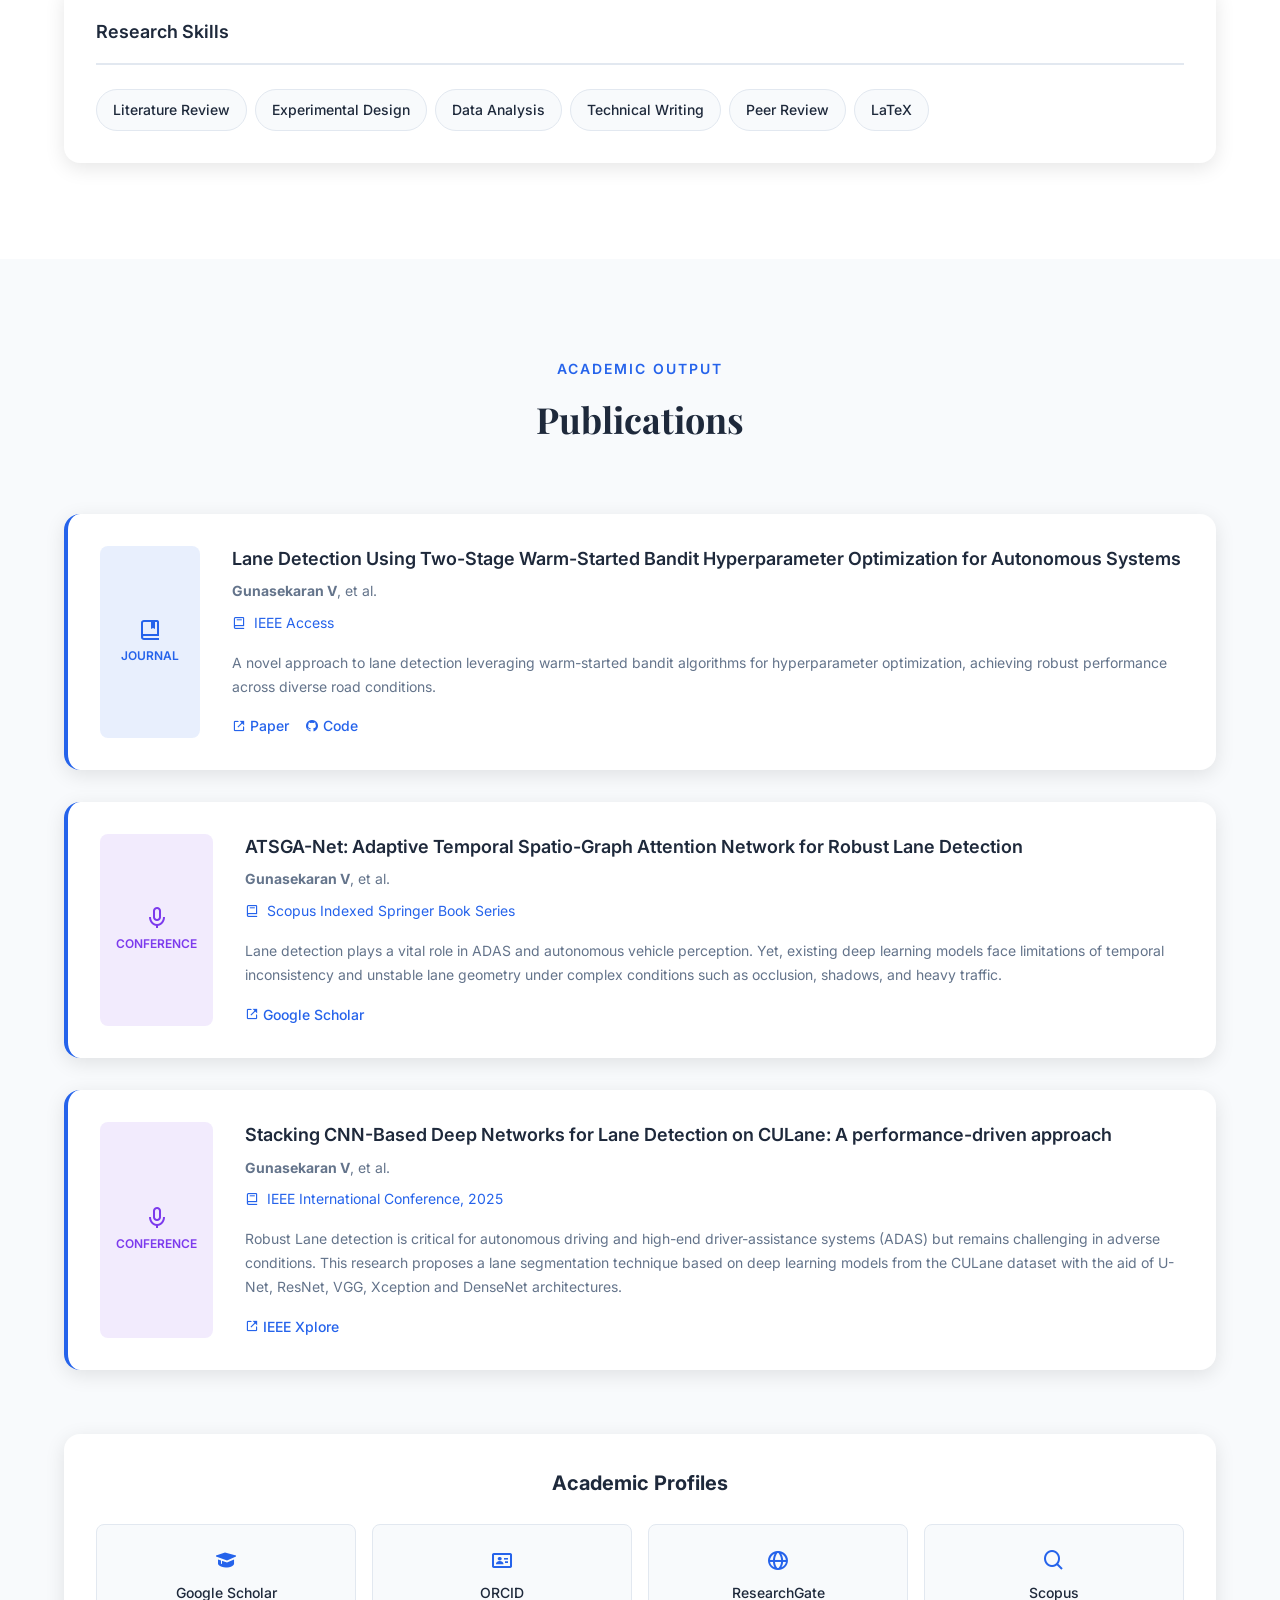
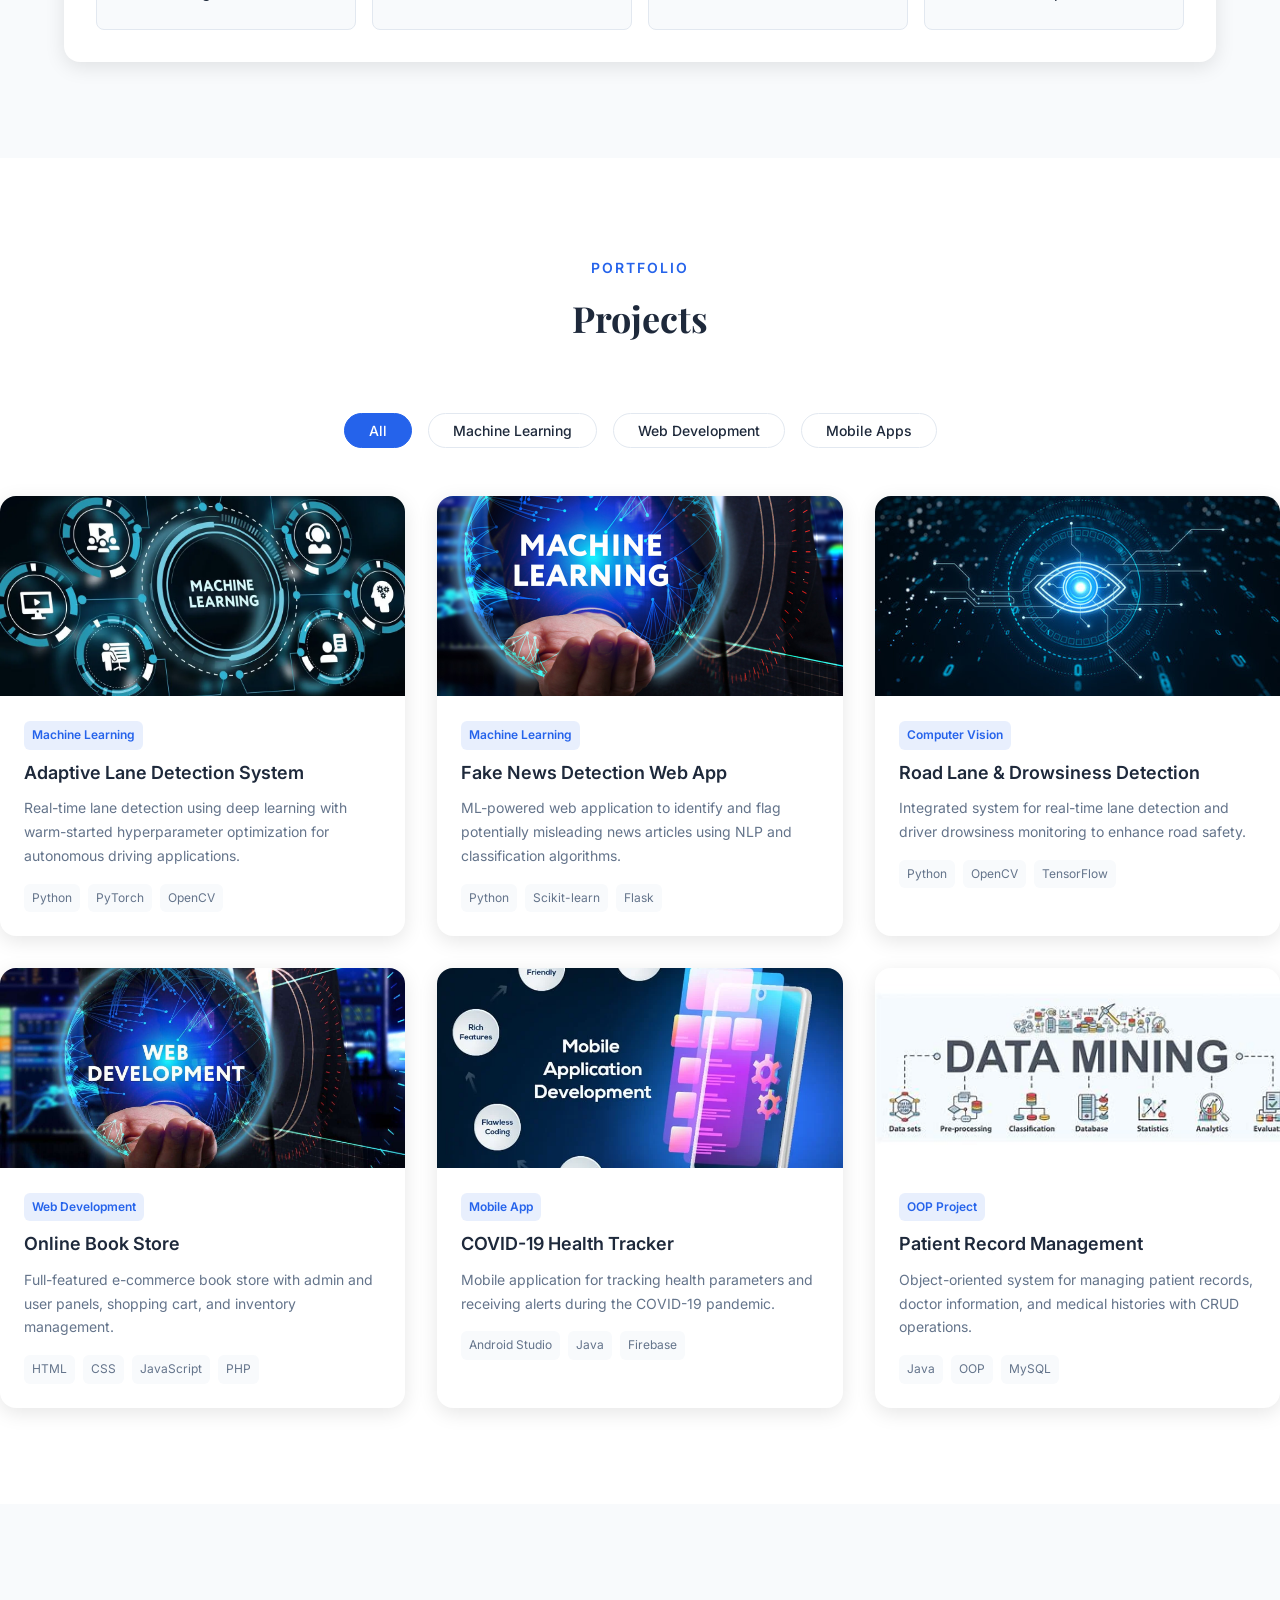
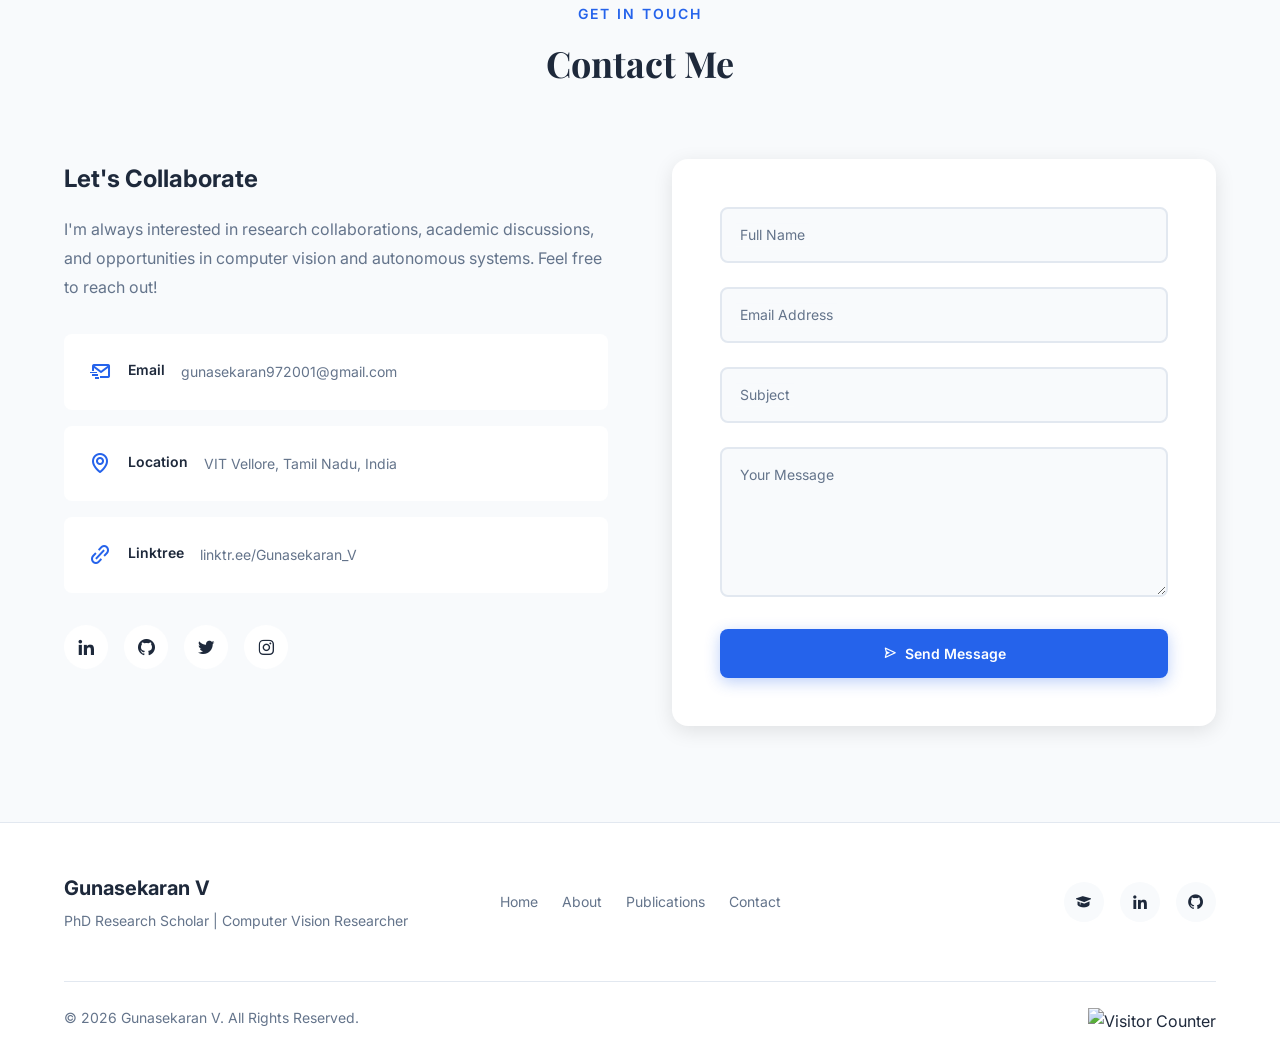
==== commit 36ef5baf: "Update index.html insta" ====
--- a/index.html
+++ b/index.html
@@ -734,7 +734,7 @@
                             <a href="https://x.com/gunasekaran_va" target="_blank">
                                 <i class='bx bxl-twitter'></i>
                             </a>
-                            <a href="https://www.instagram.com/gunasekaran_va" target="_blank">
+                            <a href="https://www.instagram.com/gunasekaran_va_24" target="_blank">
                                 <i class='bx bxl-instagram'></i>
                             </a>
                         </div>
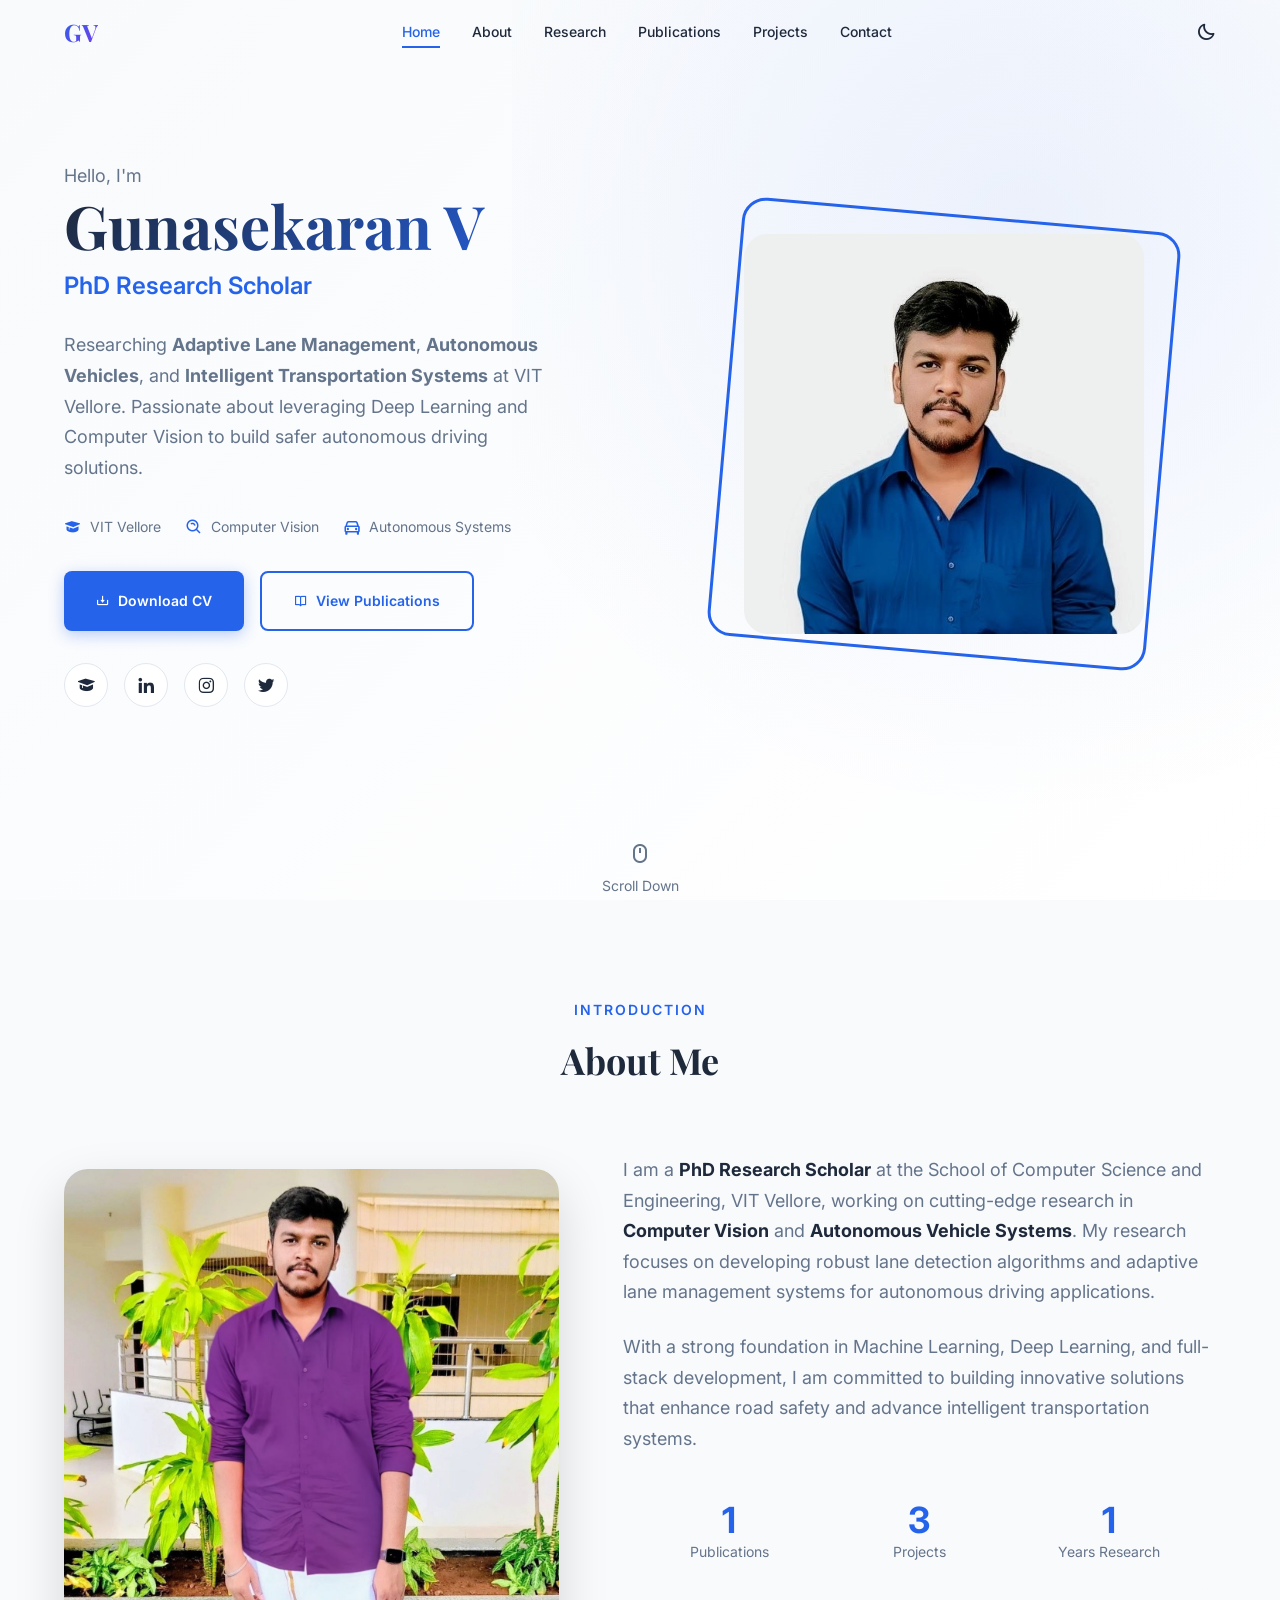
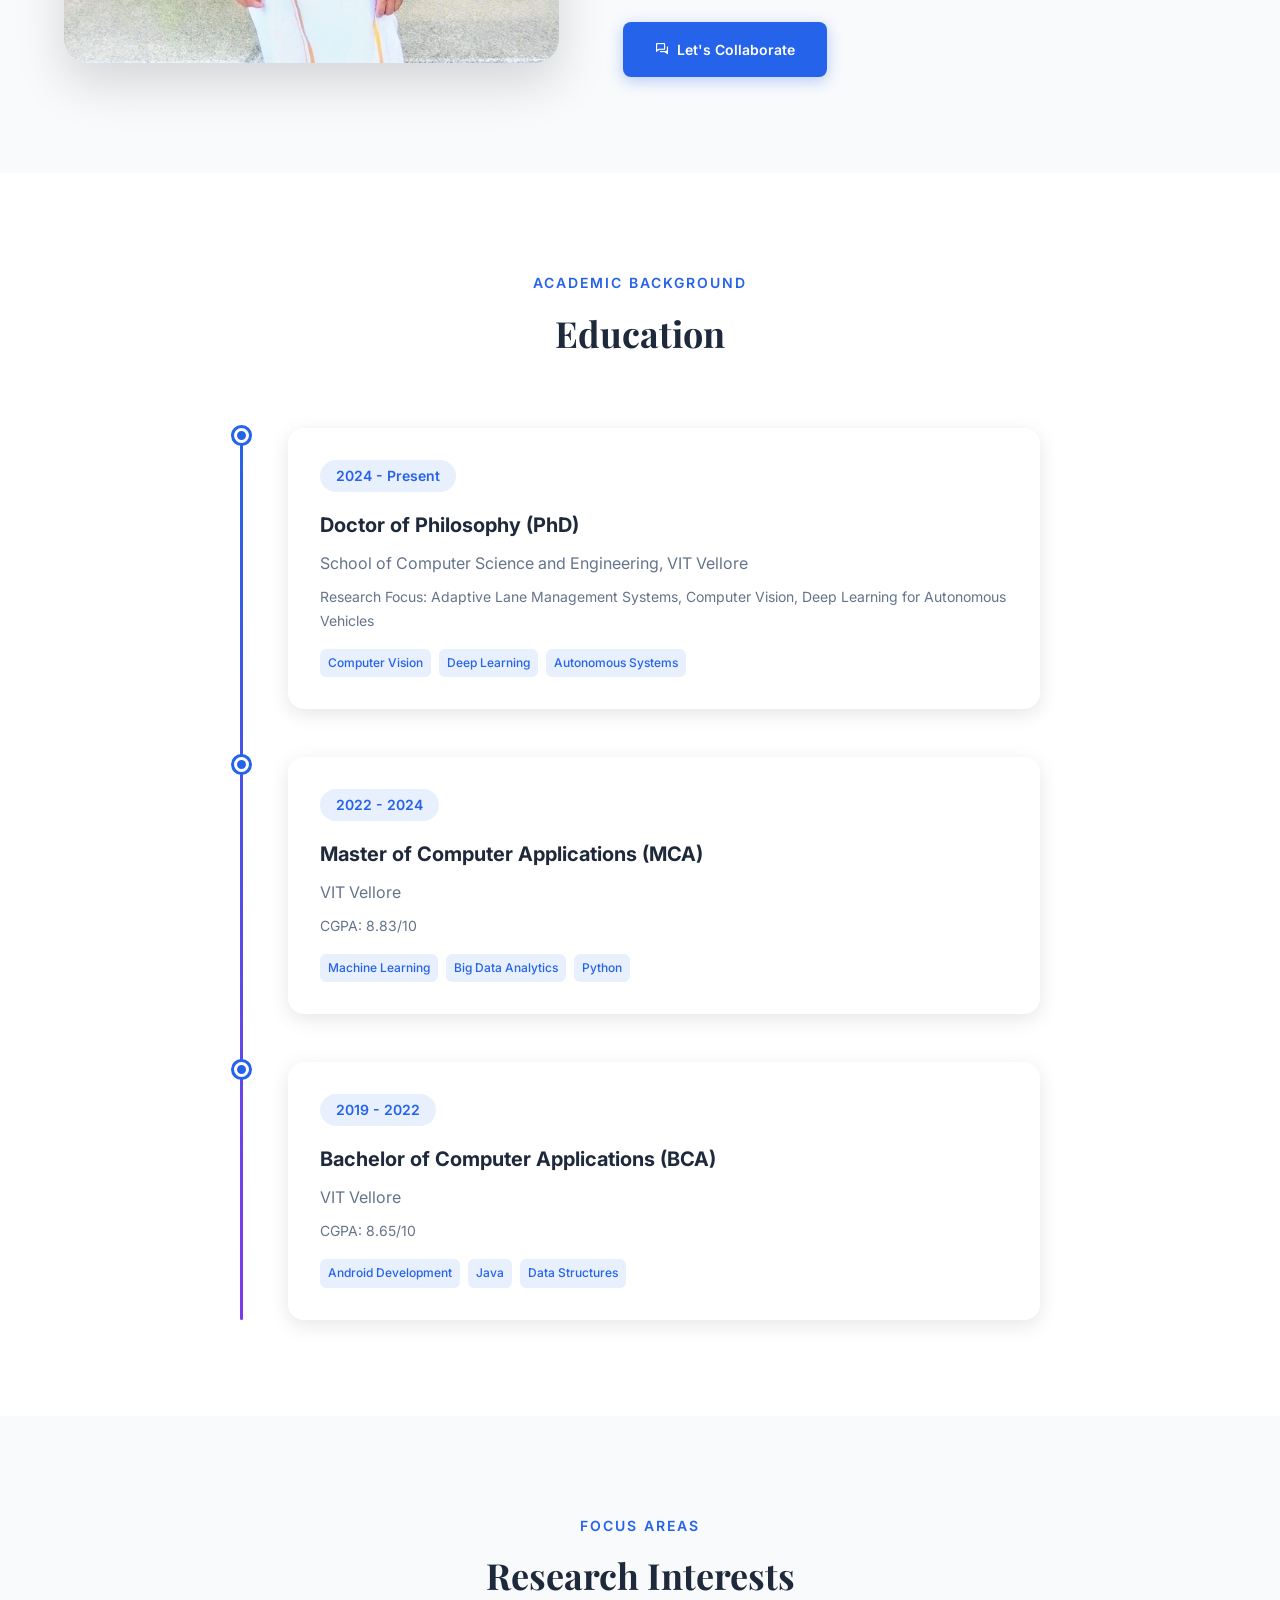
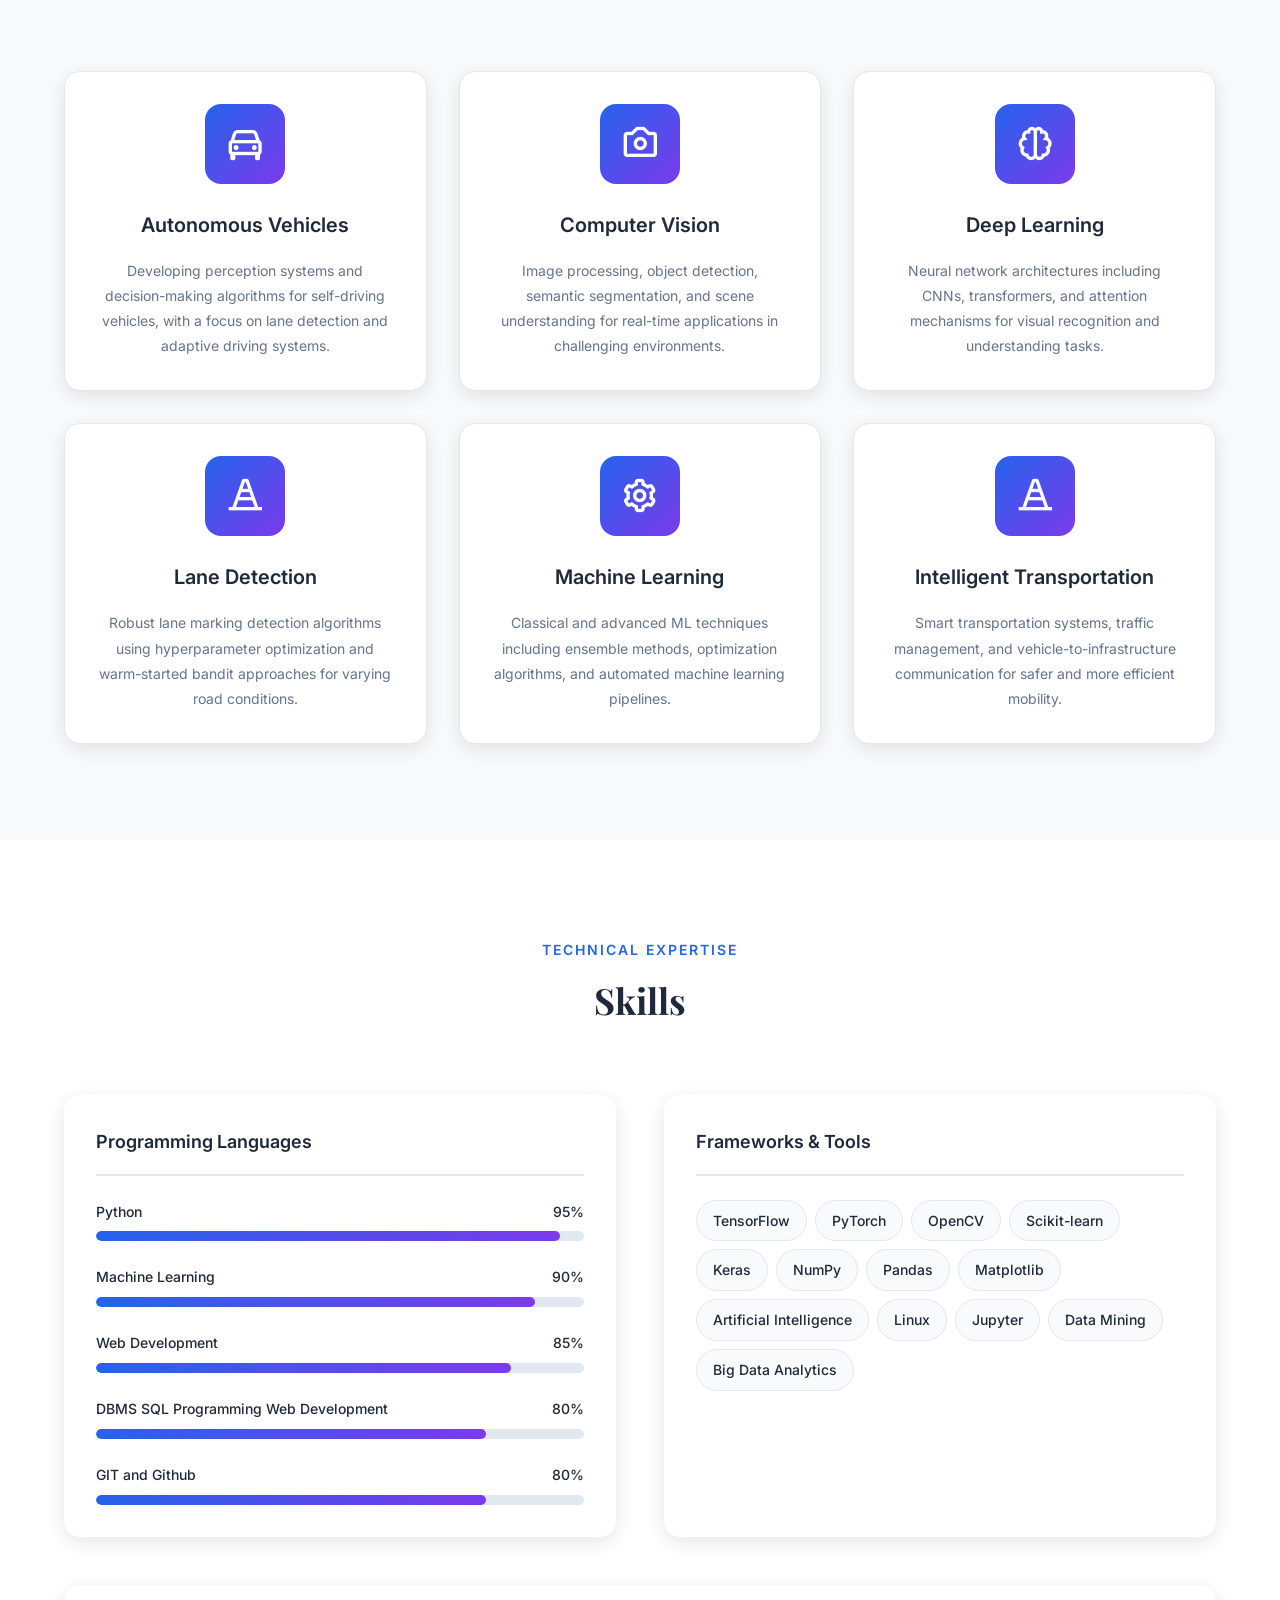
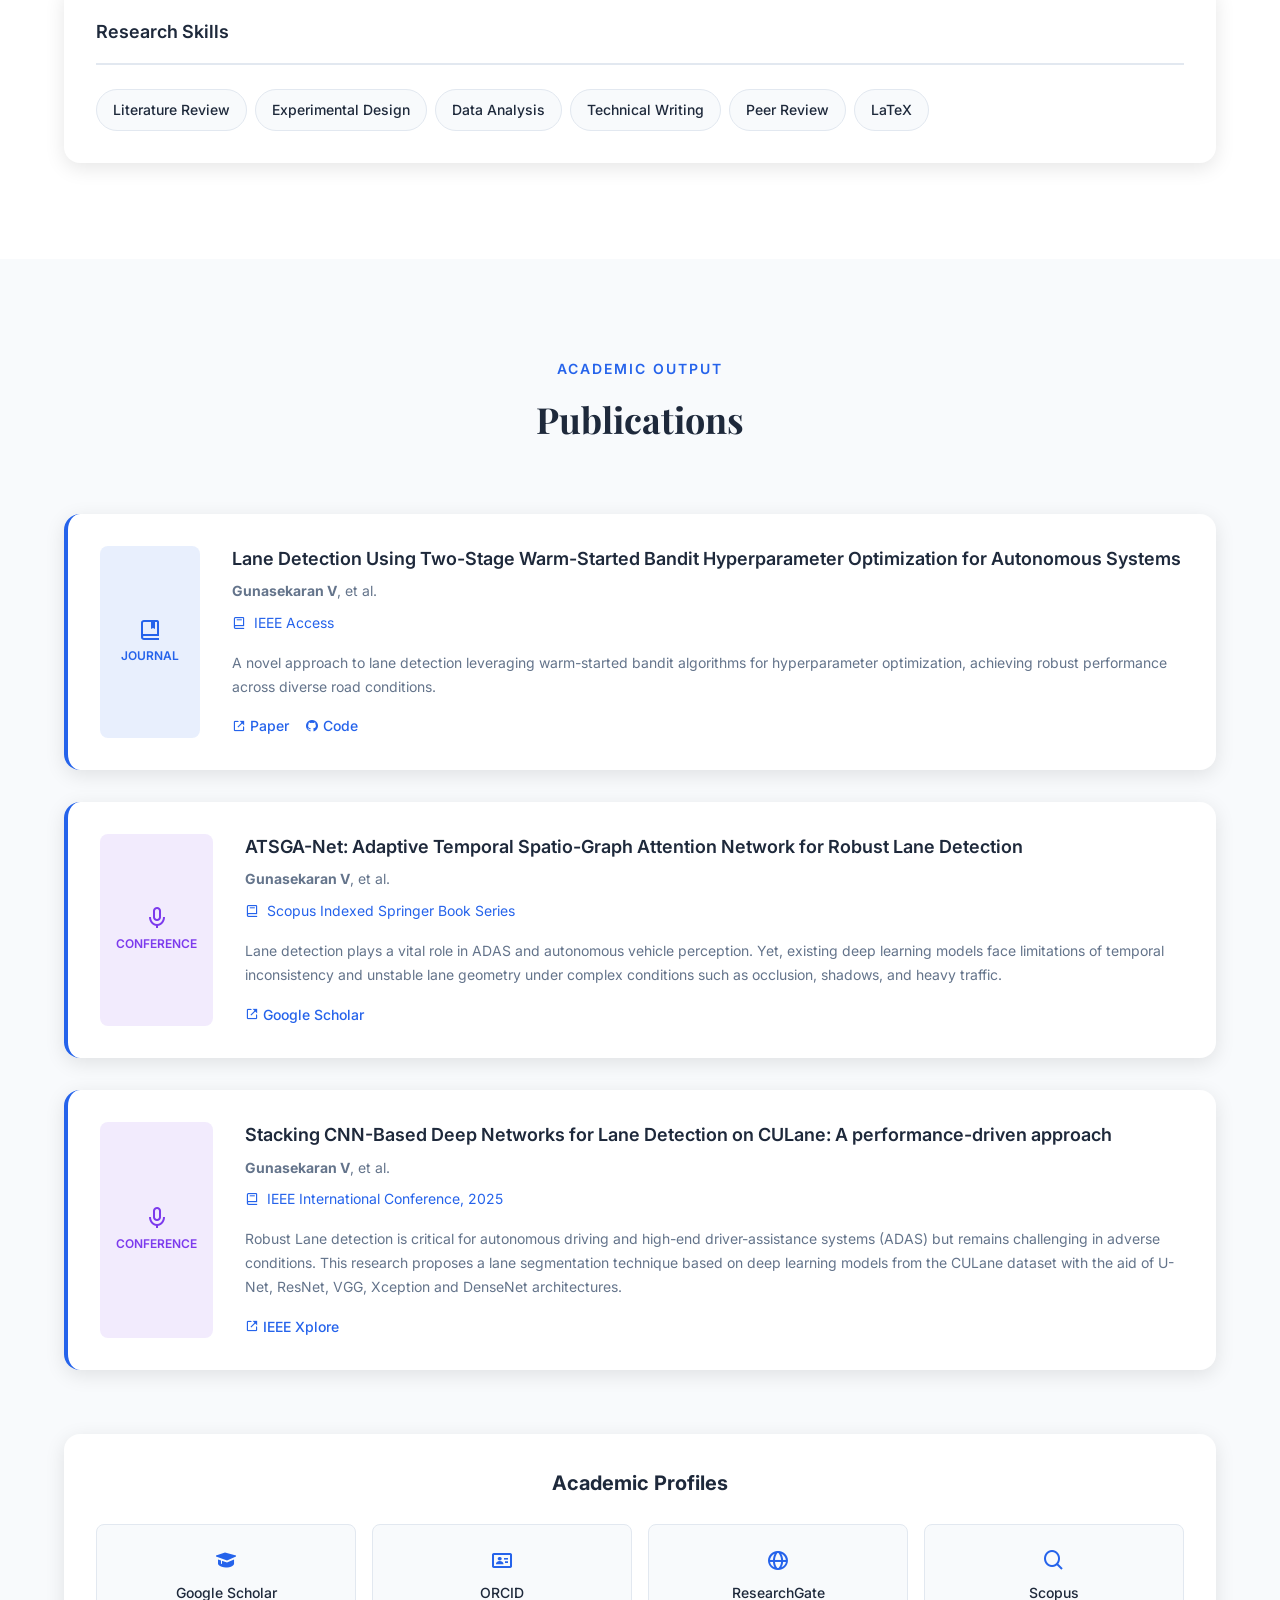
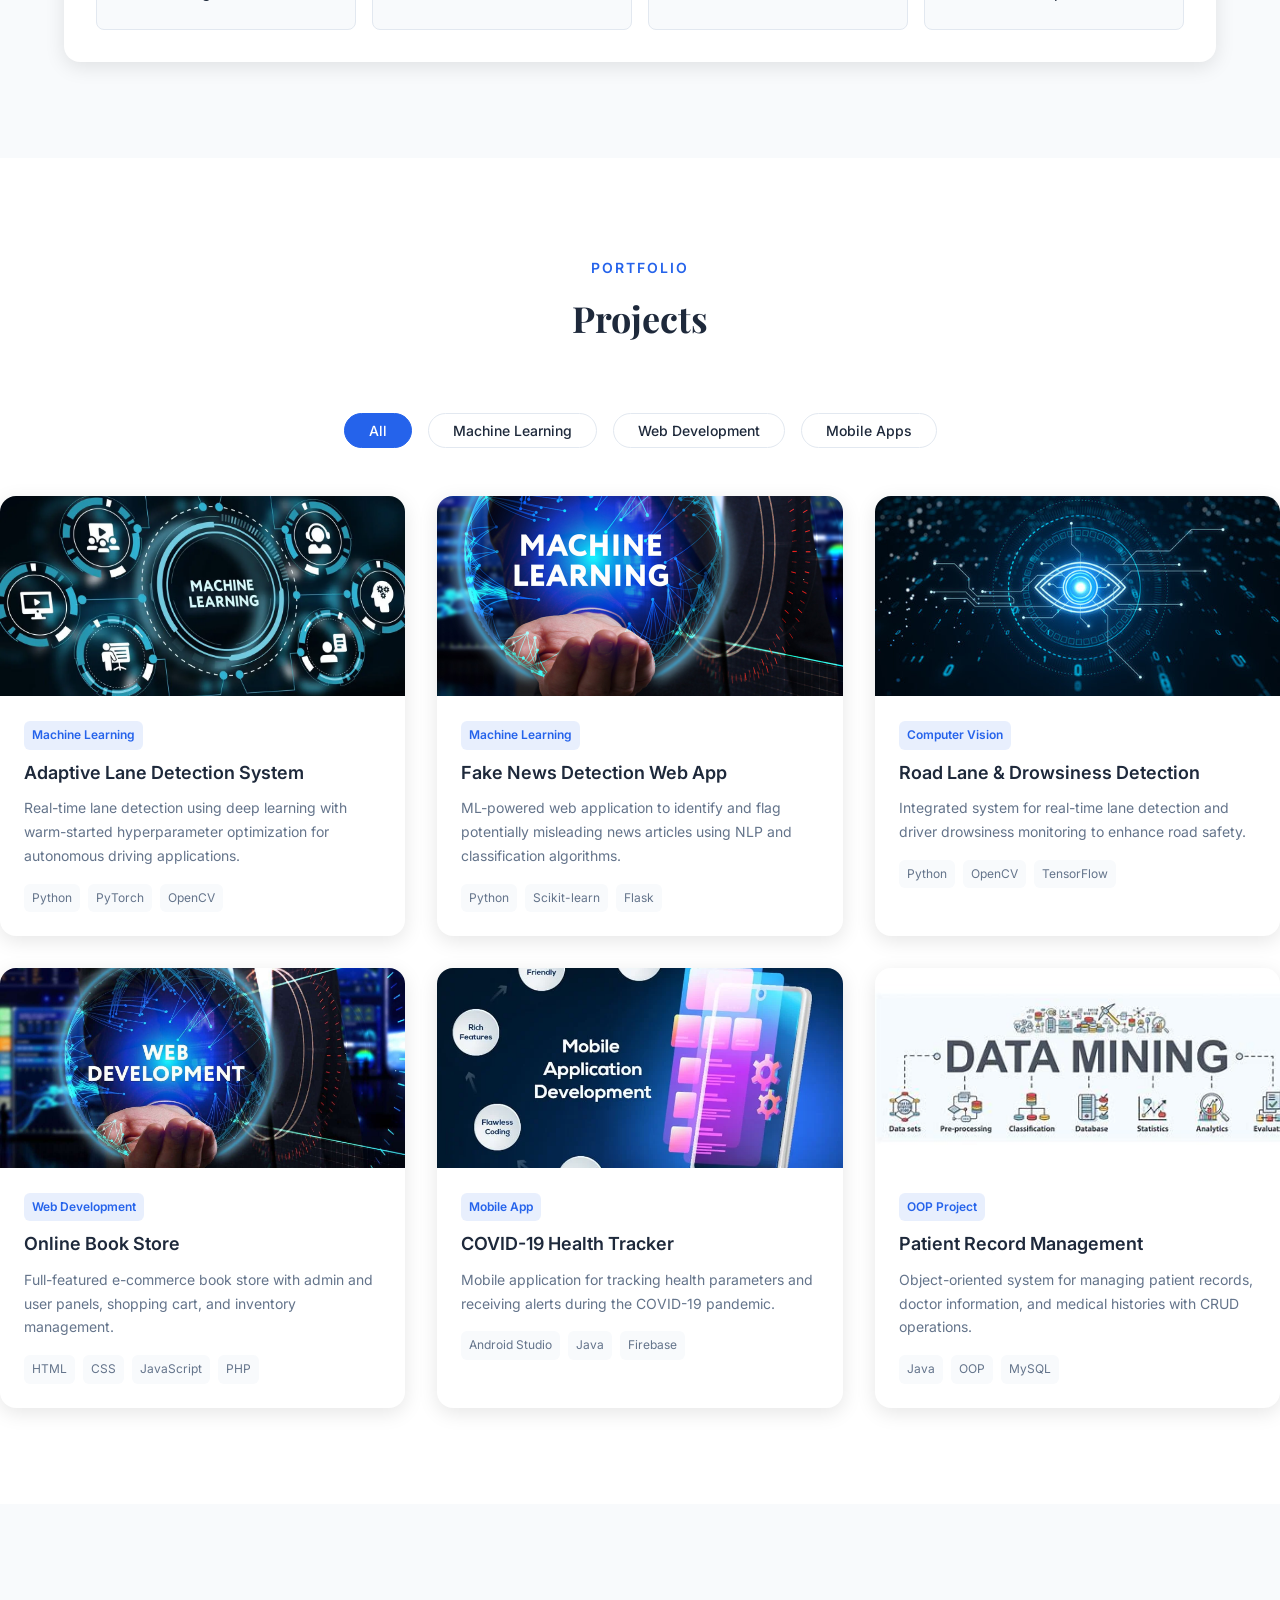
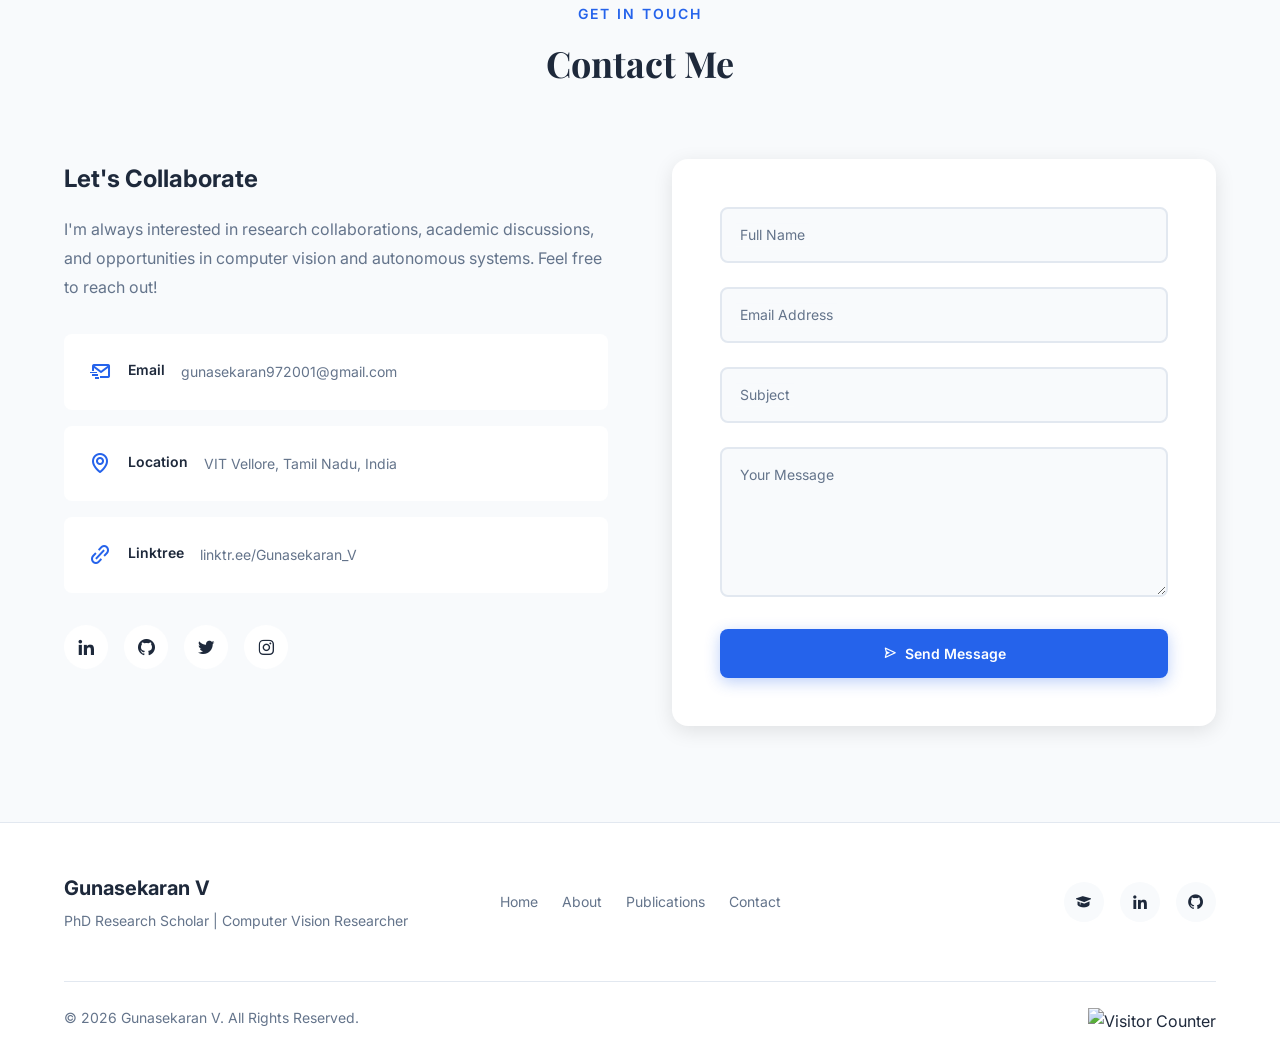
==== commit 7f97c191: "Update index.html" ====
--- a/index.html
+++ b/index.html
@@ -109,8 +109,8 @@
                         <a href="https://www.linkedin.com/in/gunasekaran-v-3748b720a/" target="_blank" title="LinkedIn">
                             <i class='bx bxl-linkedin'></i>
                         </a>
-                        <a href="https://github.com/Gunasekaran-143" target="_blank" title="GitHub">
-                            <i class='bx bxl-github'></i>
+                        <a href="https://www.instagram.com/gunasekaran_va_24" target="_blank" title="GitHub">
+                            <i class='bx bxl-instagram'></i>
                         </a>
                         <a href="https://x.com/gunasekaran_va" target="_blank" title="Twitter">
                             <i class='bx bxl-twitter'></i>
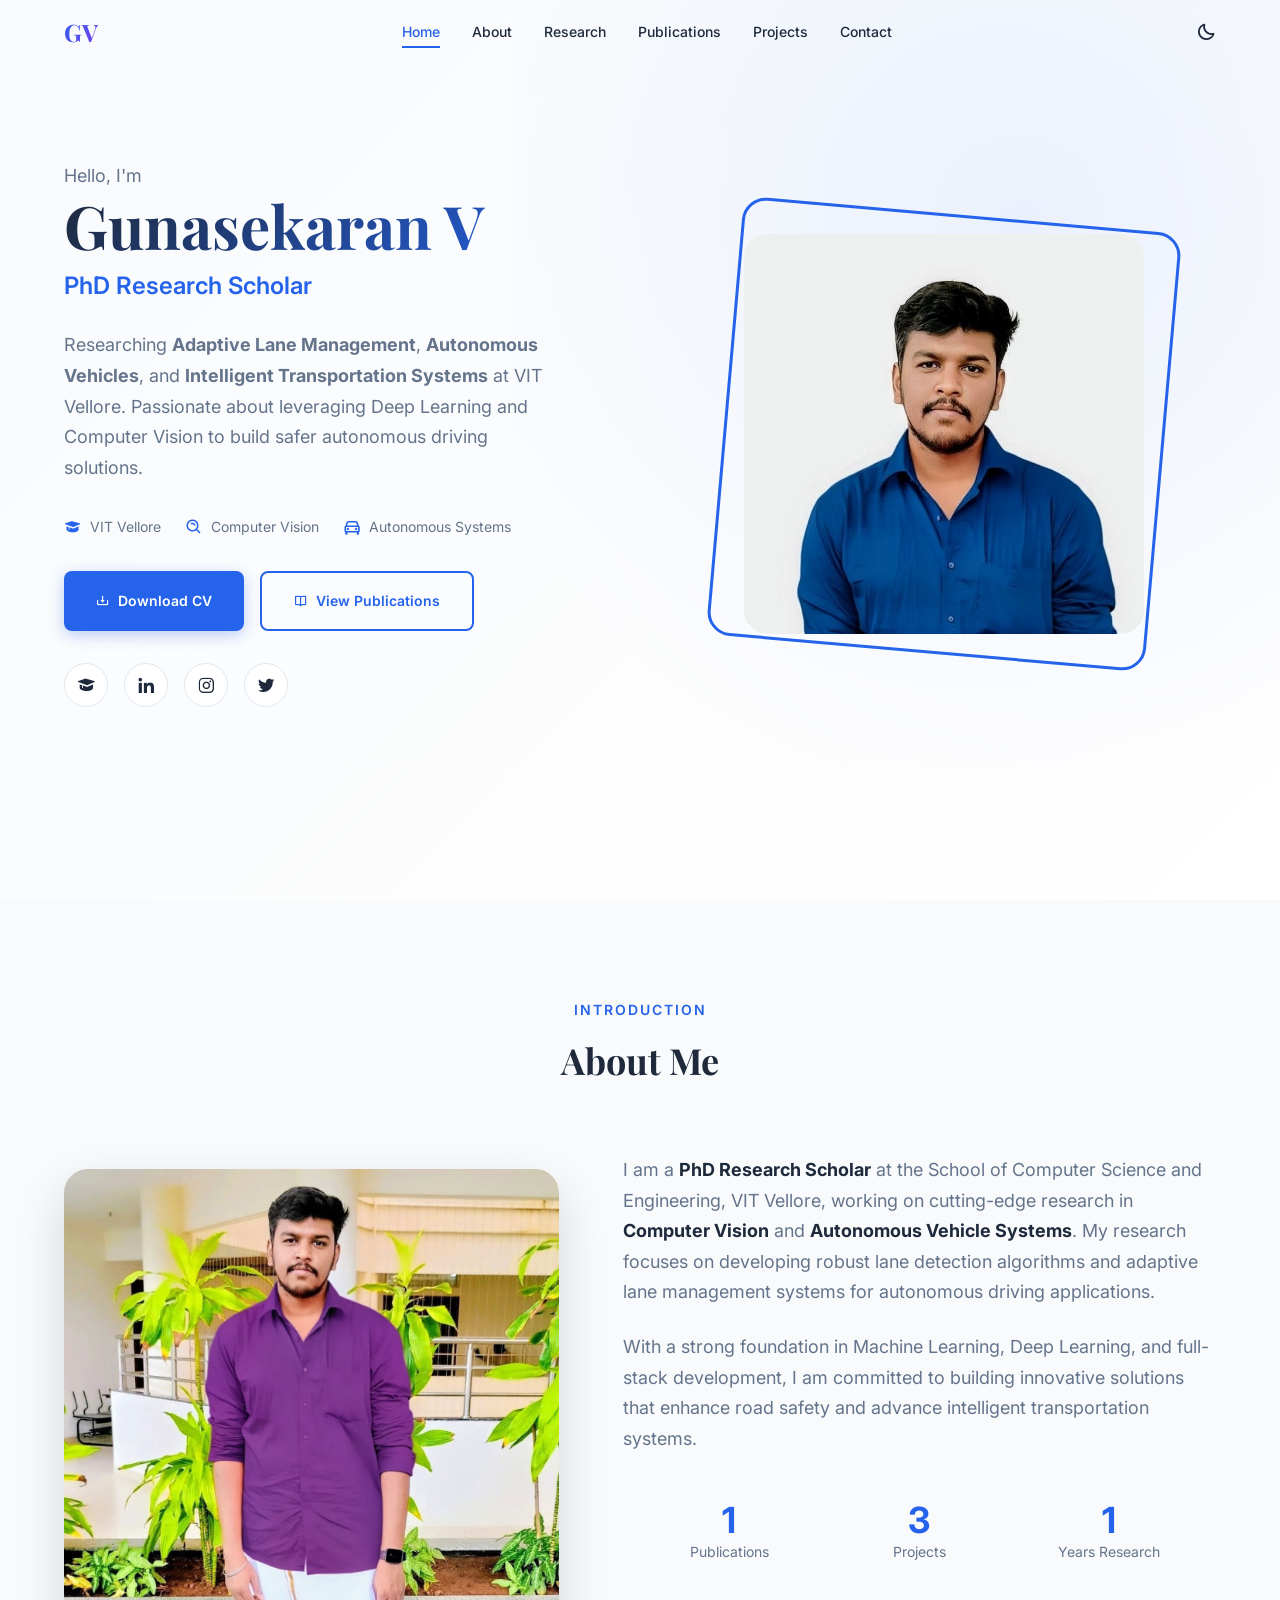
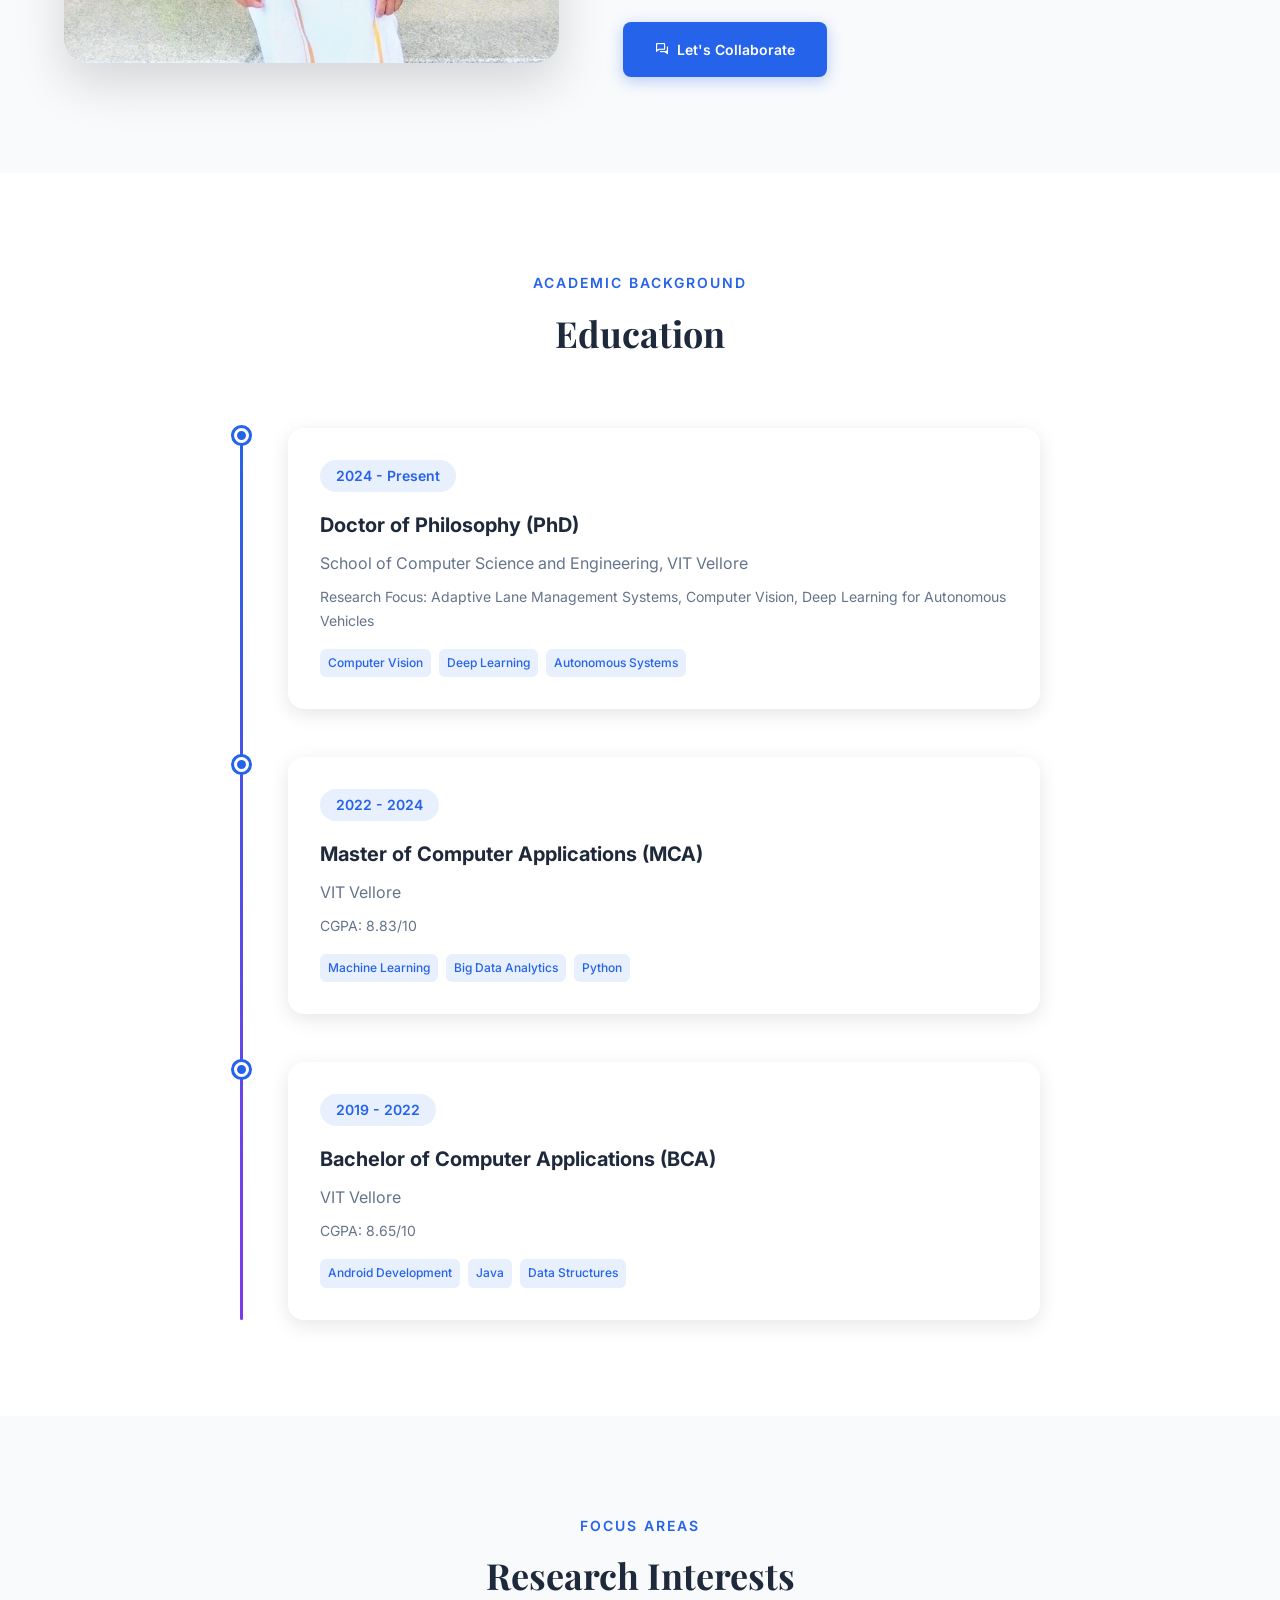
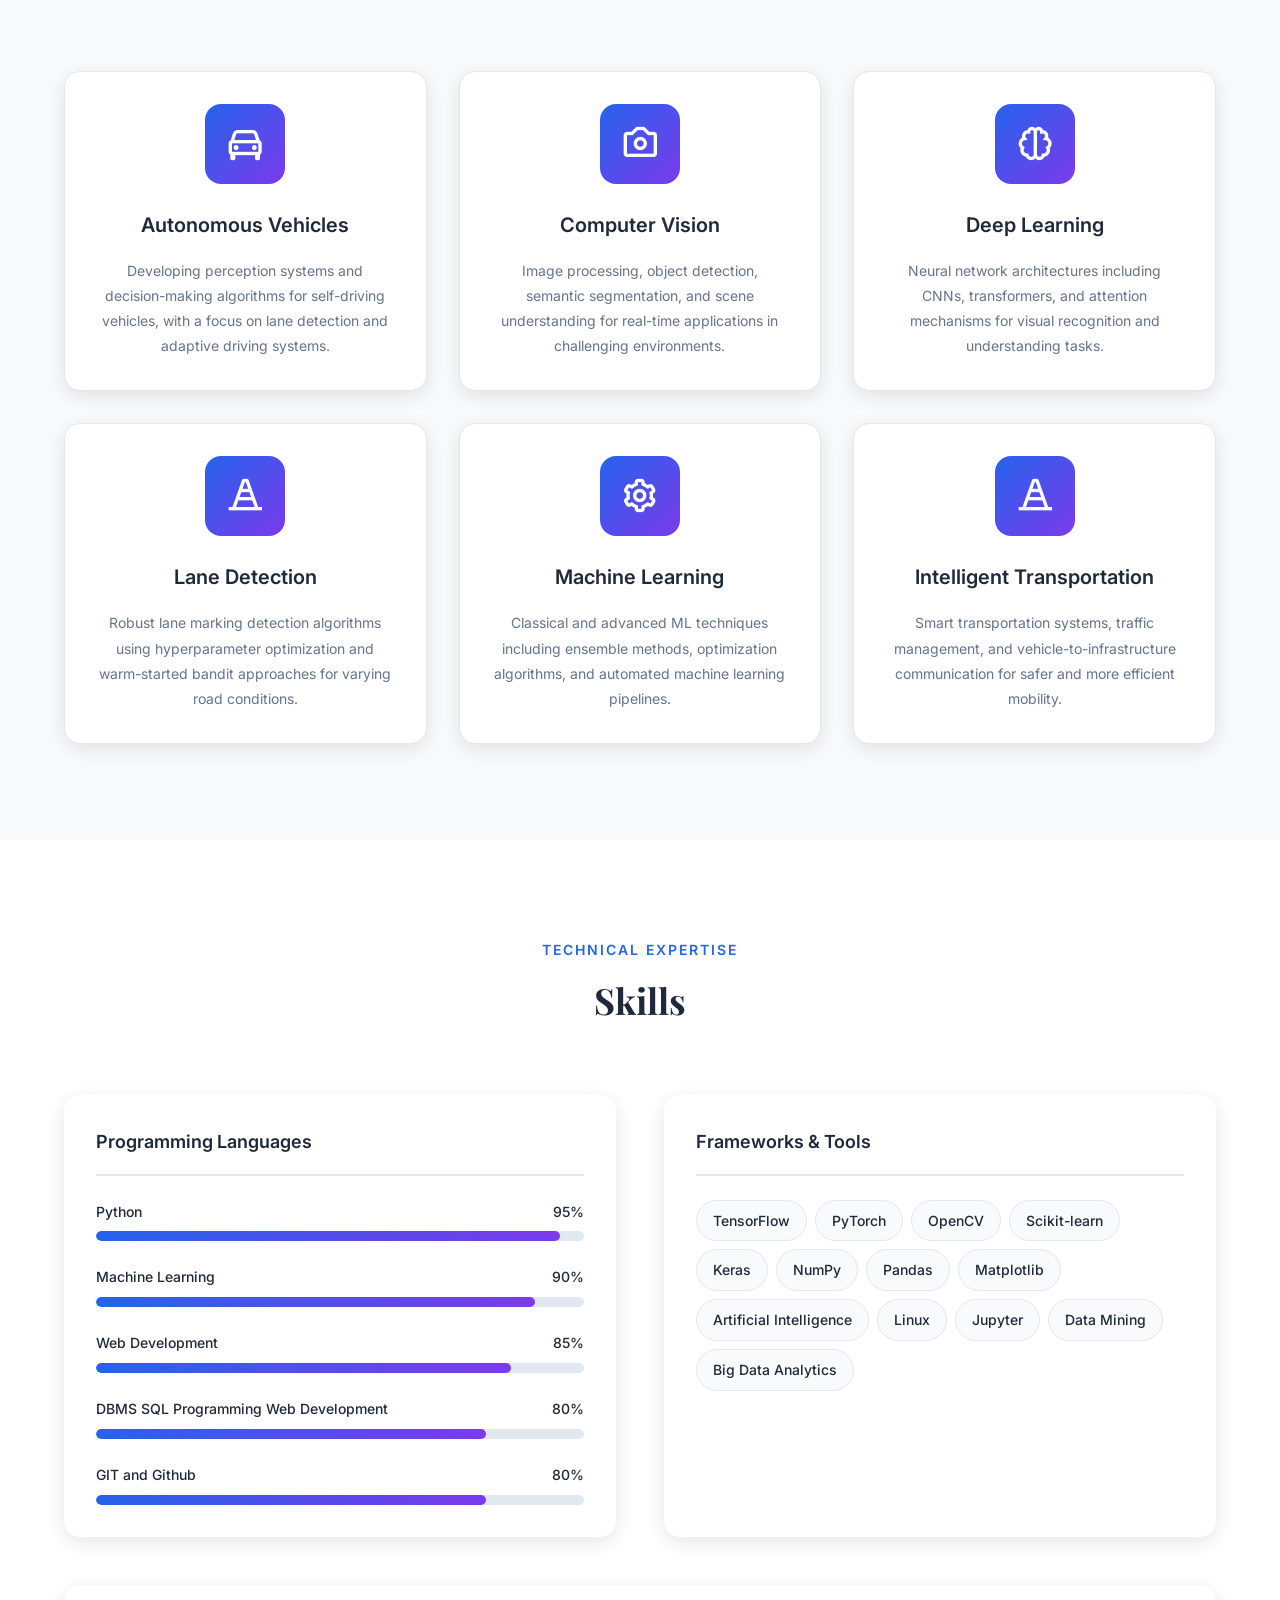
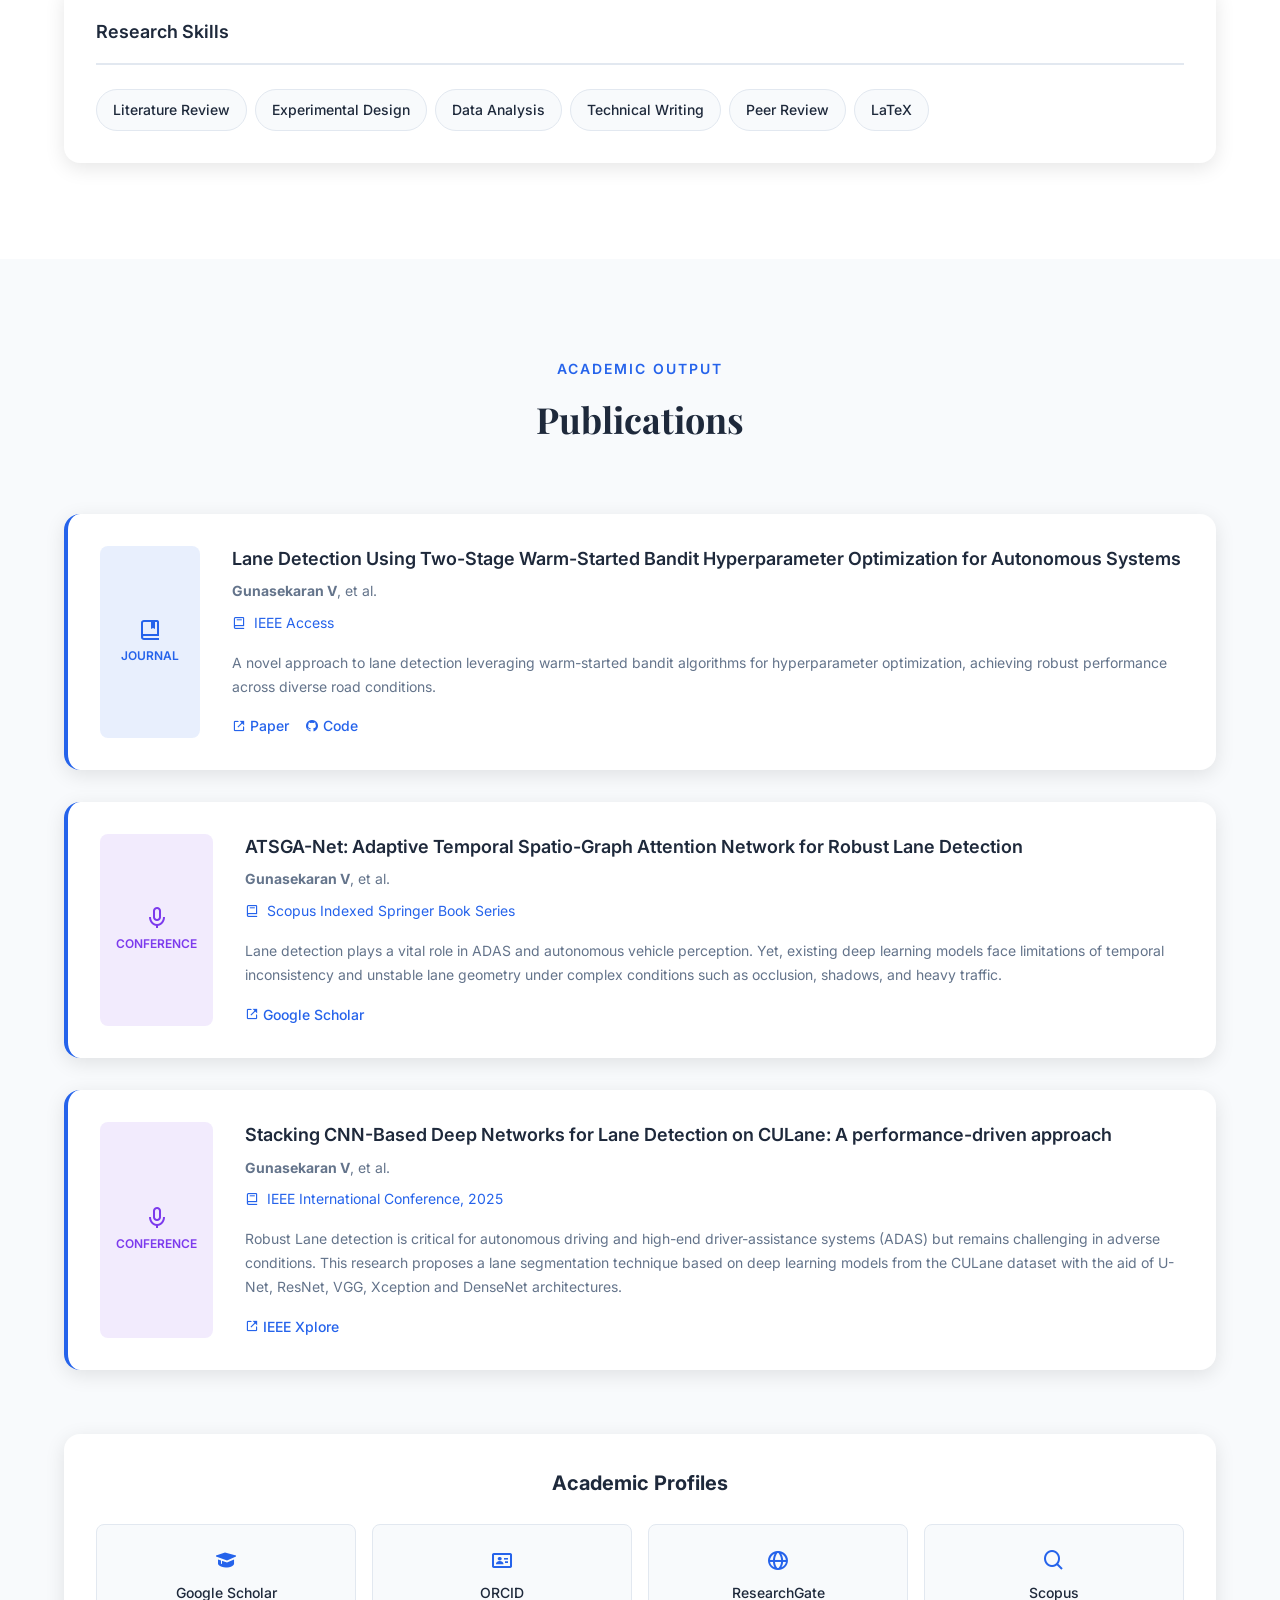
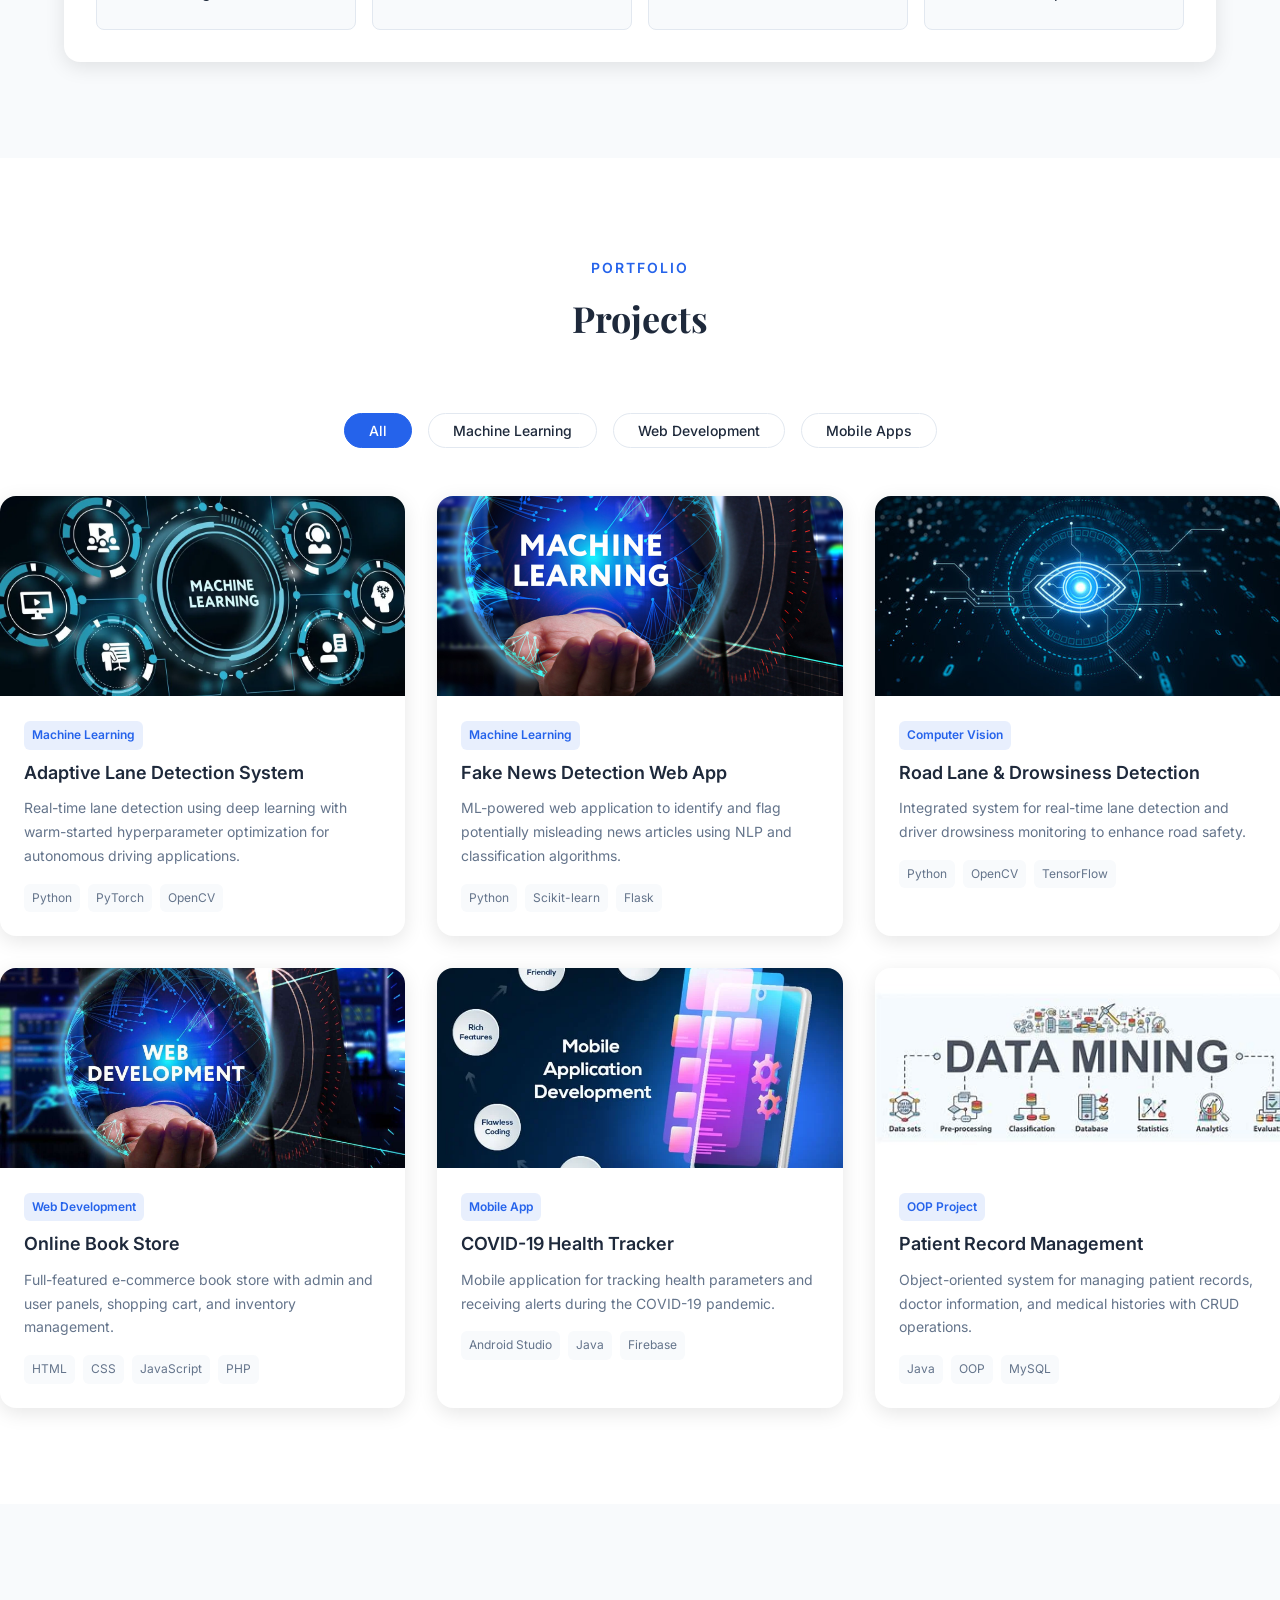
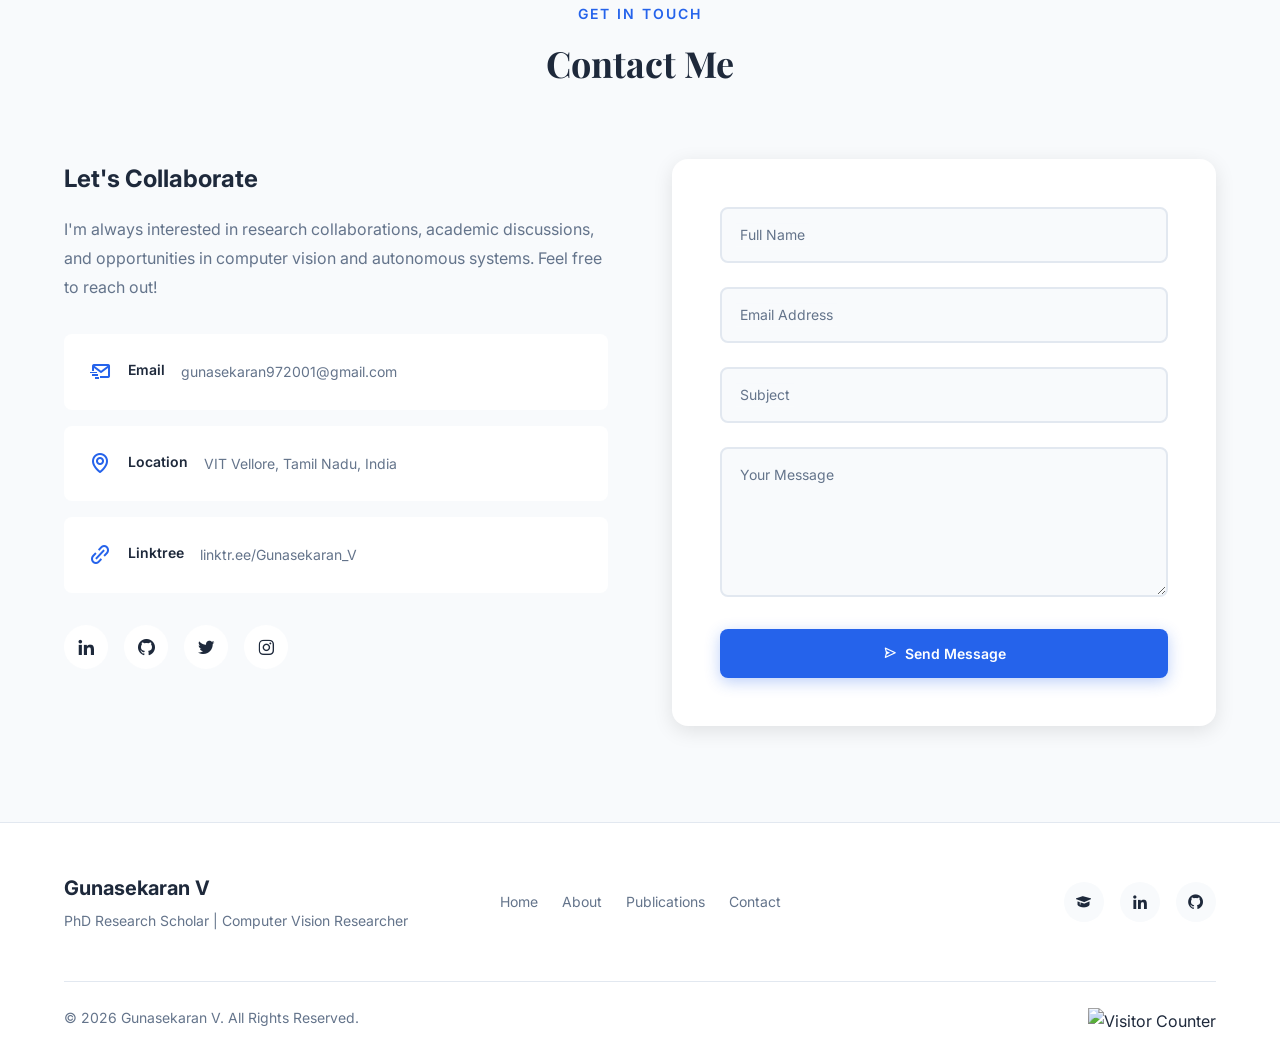
==== commit 7130d464: "Update index.html" ====
--- a/index.html
+++ b/index.html
@@ -126,10 +126,7 @@
                 </div>
             </div>
             
-            <a href="#about" class="hero__scroll">
-                <i class='bx bx-mouse'></i>
-                <span>Scroll Down</span>
-            </a>
+      
         </section>
 
         <!-- About Section -->
